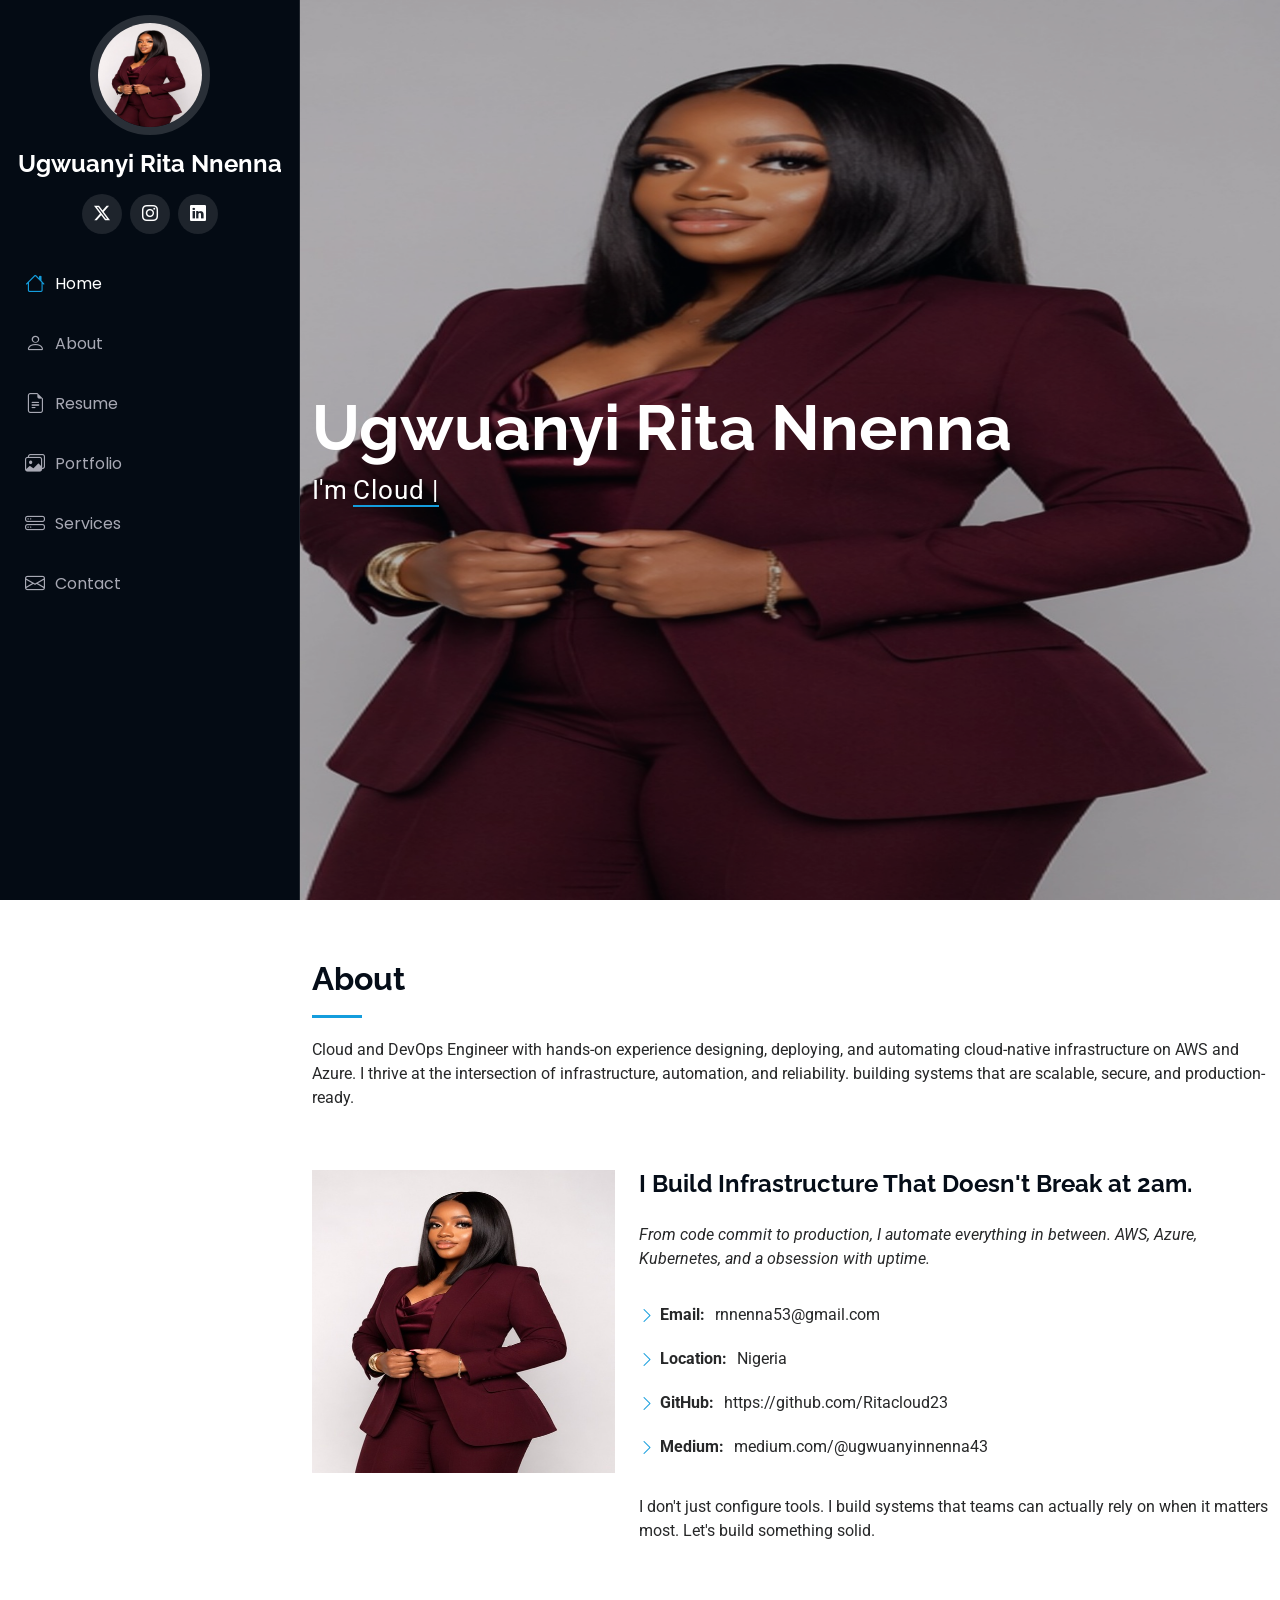
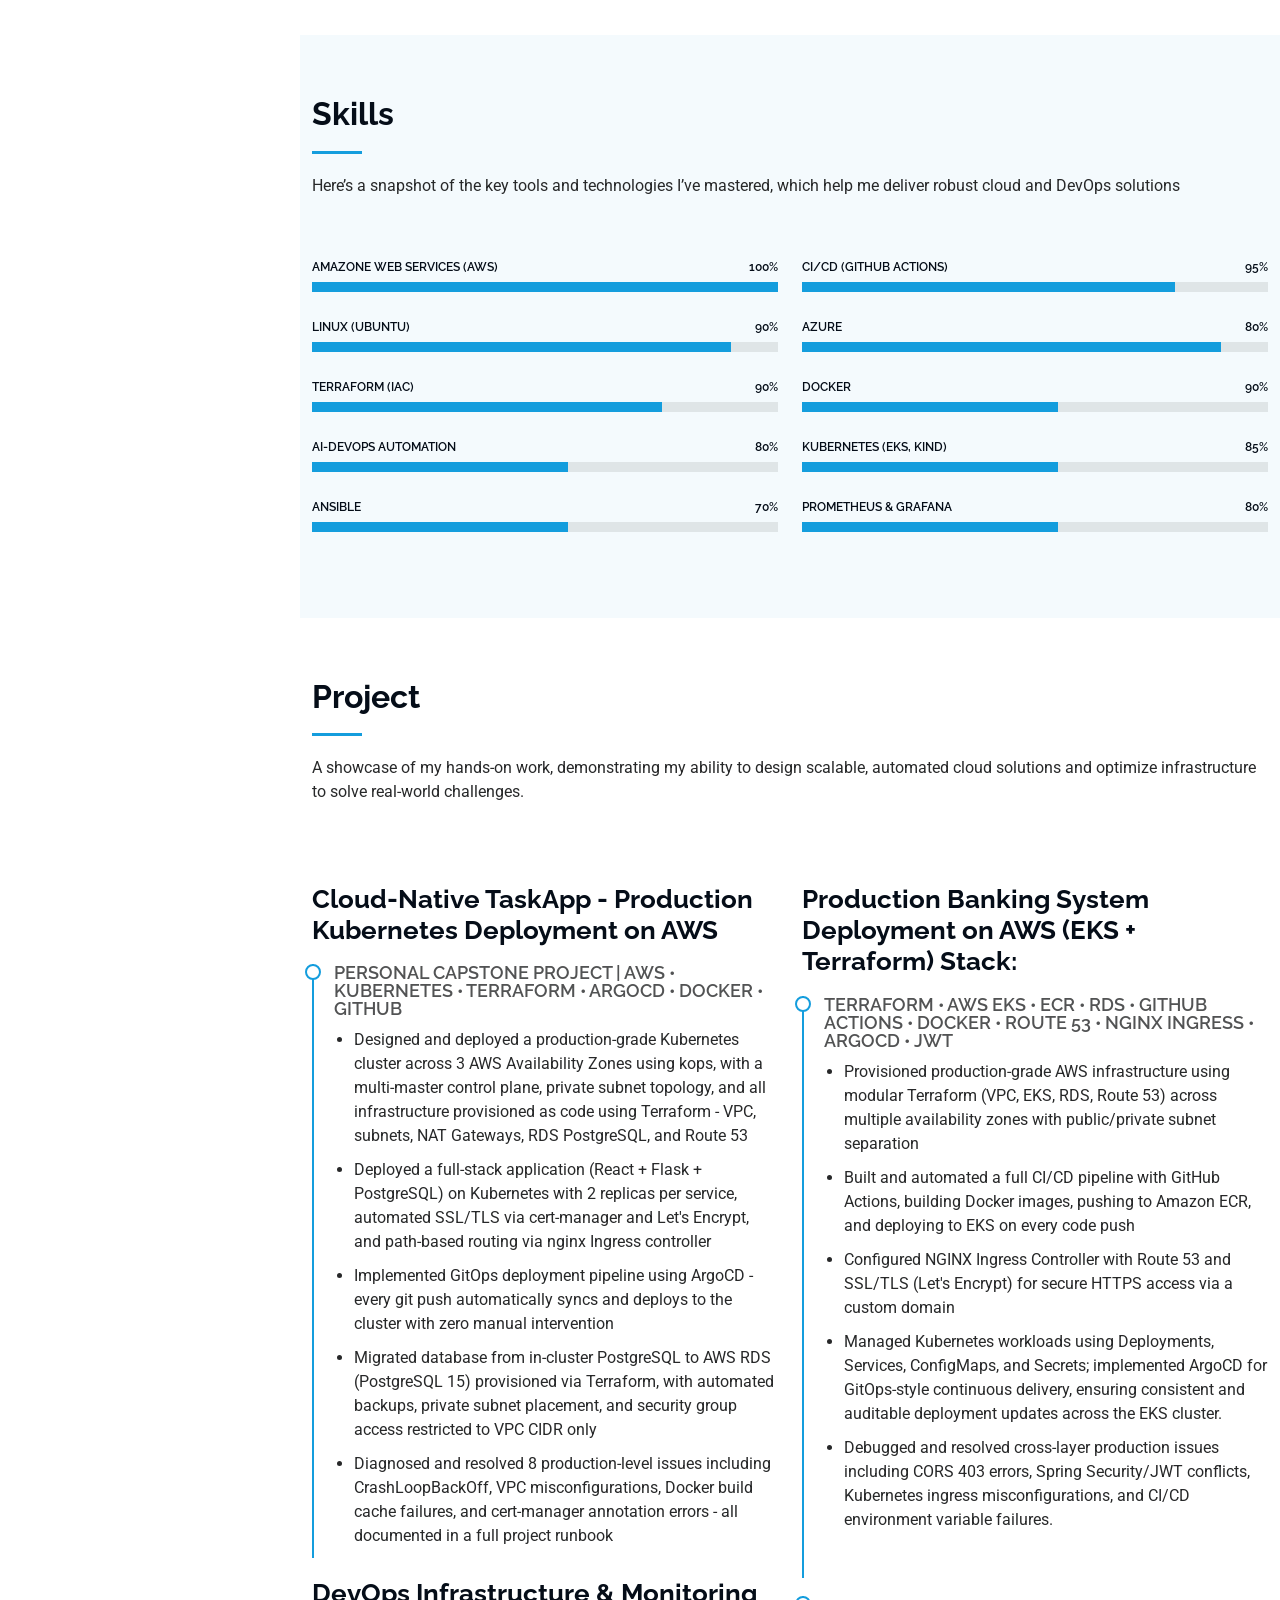
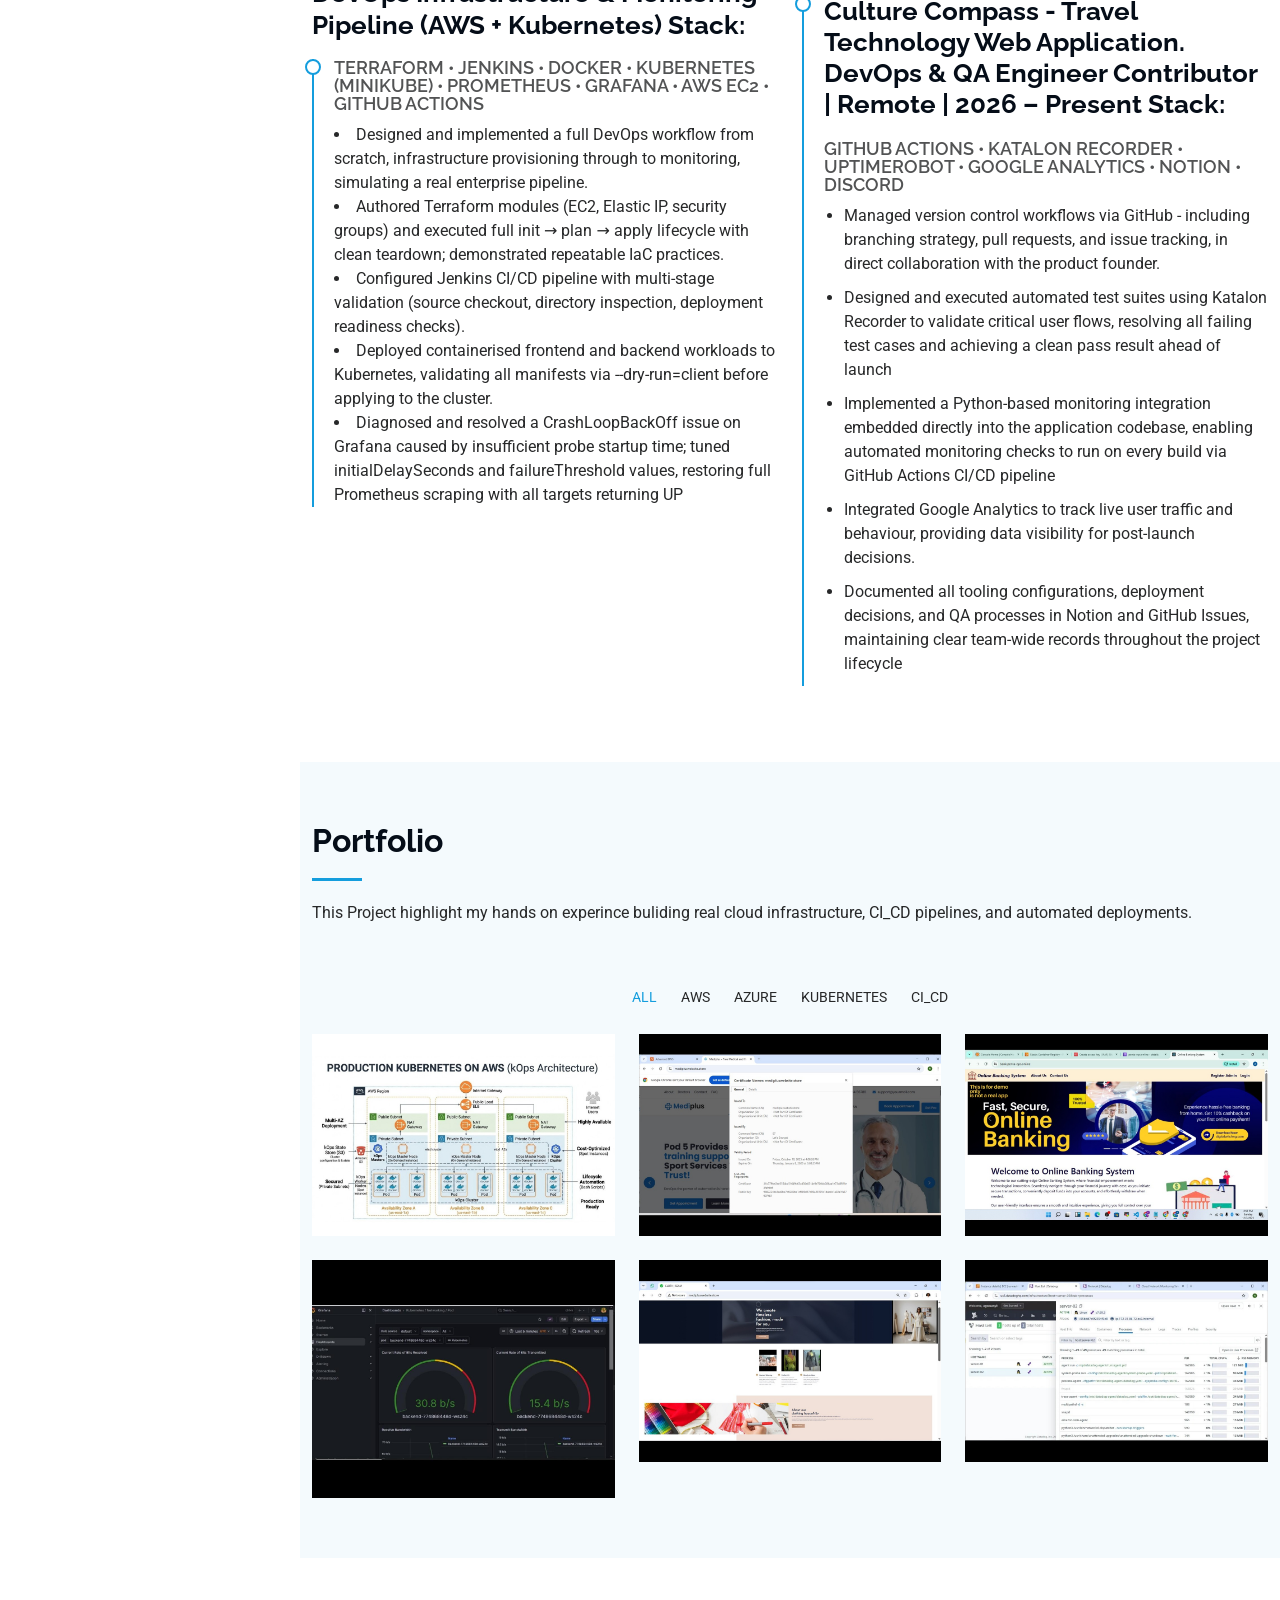
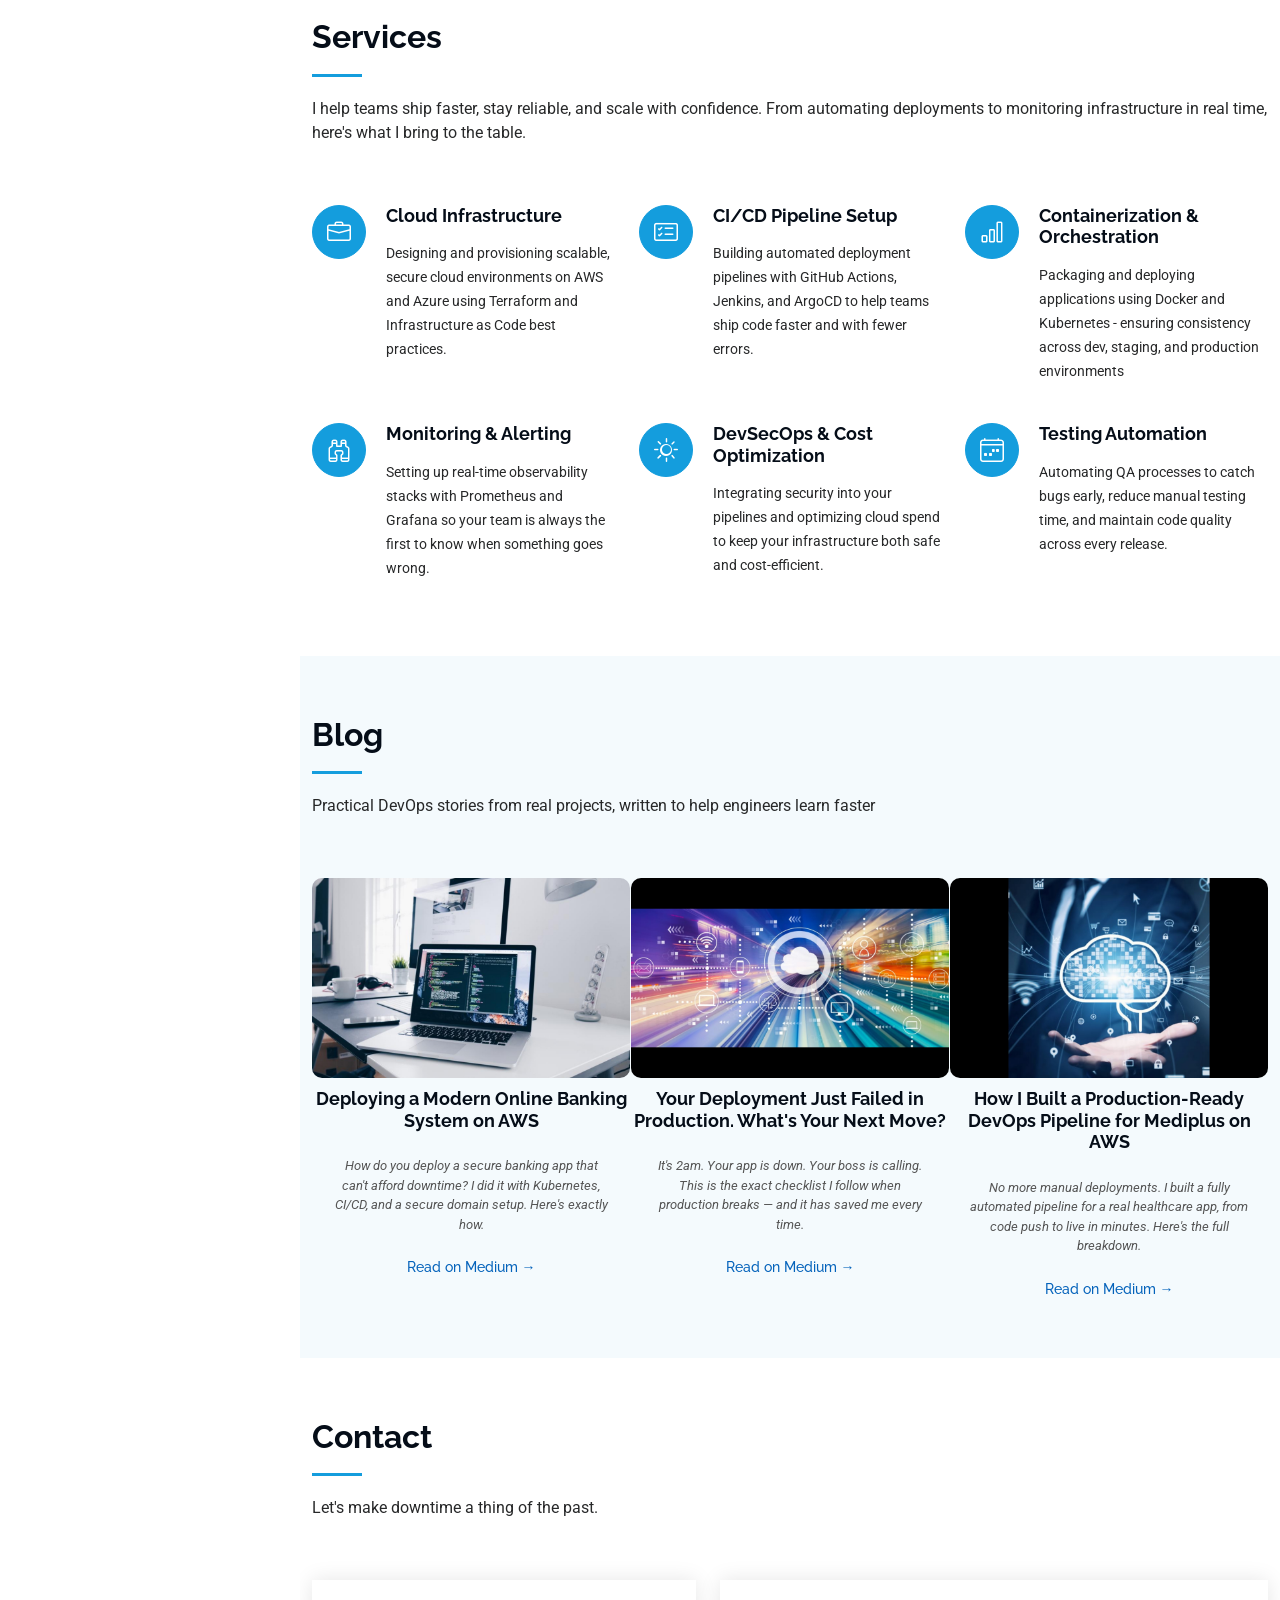
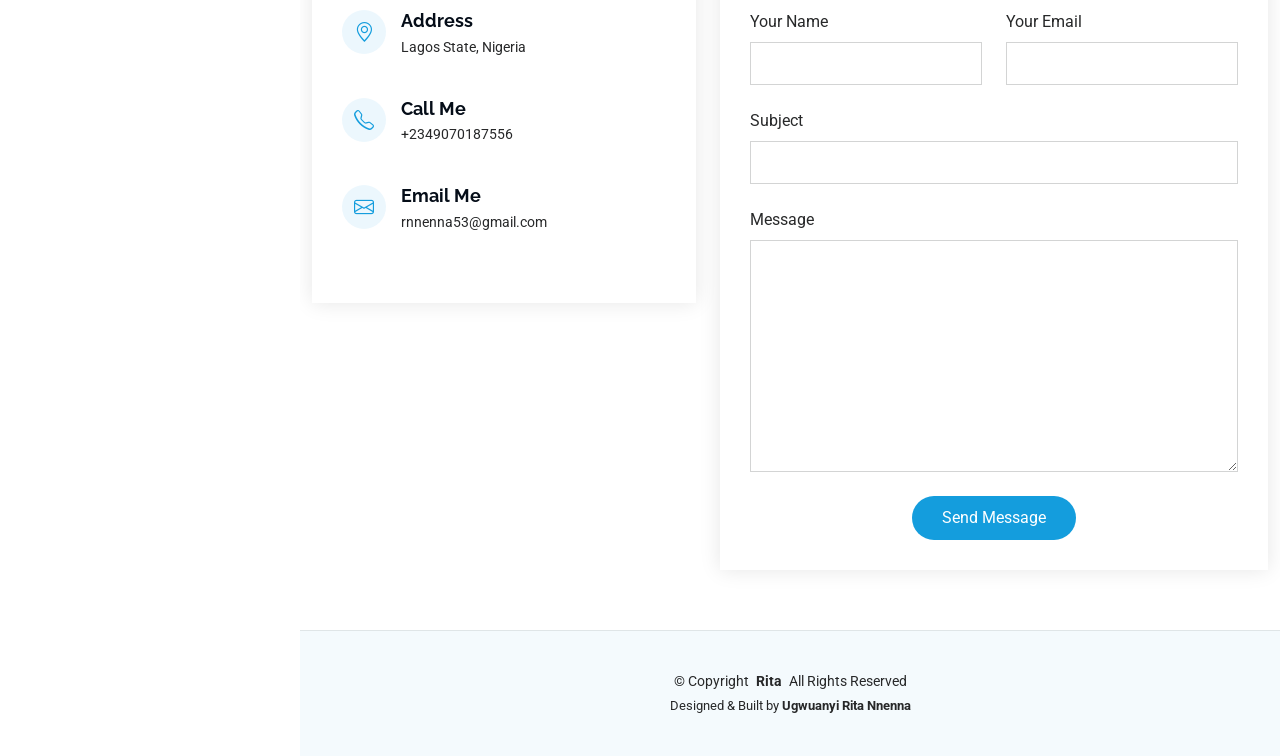
==== index.html @ 73717cfc "initial commit - portfolio site" ====
<!DOCTYPE html>
<html lang="en">

<head>
  <meta charset="utf-8">
  <meta content="width=device-width, initial-scale=1.0" name="viewport">
  <title>Rita - Ugwuanyi Rita Nnenna</title>
  <meta content="" name="description">
  <meta content="" name="keywords">

  <!-- Favicons -->
  <link href="assets/img/favicon.png" rel="icon">
  <link href="assets/img/apple-touch-icon.png" rel="apple-touch-icon">

  <!-- Fonts -->
  <link href="https://fonts.googleapis.com" rel="preconnect">
  <link href="https://fonts.gstatic.com" rel="preconnect" crossorigin>
  <link href="https://fonts.googleapis.com/css2?family=Roboto:ital,wght@0,100;0,300;0,400;0,500;0,700;0,900;1,100;1,300;1,400;1,500;1,700;1,900&family=Poppins:ital,wght@0,100;0,200;0,300;0,400;0,500;0,600;0,700;0,800;0,900;1,100;1,200;1,300;1,400;1,500;1,600;1,700;1,800;1,900&family=Raleway:ital,wght@0,100;0,200;0,300;0,400;0,500;0,600;0,700;0,800;0,900;1,100;1,200;1,300;1,400;1,500;1,600;1,700;1,800;1,900&display=swap" rel="stylesheet">

  <!-- Vendor CSS Files -->
  <link href="assets/vendor/bootstrap/css/bootstrap.min.css" rel="stylesheet">
  <link href="assets/vendor/bootstrap-icons/bootstrap-icons.css" rel="stylesheet">
  <link href="assets/vendor/aos/aos.css" rel="stylesheet">
  <link href="assets/vendor/glightbox/css/glightbox.min.css" rel="stylesheet">
  <link href="assets/vendor/swiper/swiper-bundle.min.css" rel="stylesheet">

  <!-- Main CSS File -->
  <link href="assets/css/main.css" rel="stylesheet">

  <!-- =======================================================
  * Template Name: Ugwuanyi Rita Nnenna
  * Template URL: https://bootstrapmade.com/iportfolio-bootstrap-portfolio-websites-template/
  * Updated: Jun 29 2024 with Bootstrap v5.3.3
  * Author: BootstrapMade.com
  * License: https://bootstrapmade.com/license/
  ======================================================== -->
</head>

<body class="index-page">

  <header id="header" class="header dark-background d-flex flex-column">
    <i class="header-toggle d-xl-none bi bi-list"></i>

    <div class="profile-img">
      <img src="assets/img/my-profile-img.jpg" alt="" class="img-fluid rounded-circle">
    </div>

    <a href="index.html" class="logo d-flex align-items-center justify-content-center">
      <!-- Uncomment the line below if you also wish to use an image logo -->
      <!-- <img src="assets/img/logo.png" alt=""> -->
      <h1 class="sitename">Ugwuanyi Rita Nnenna</h1>
    </a>

    <div class="social-links text-center">
      <a href="https://x.com/RitaNnenna5" class="twitter"><i class="bi bi-twitter-x"></i></a>
      <a href="https://www.instagram.com/rita.nnenna.92?igsh=eDV2b25uOHFqNmts" class="instagram"><i class="bi bi-instagram"></i></a>
      <a href="https://www.linkedin.com/in/rita-nnenna" class="linkedin"><i class="bi bi-linkedin"></i></a>
    </div>

    <nav id="navmenu" class="navmenu">
      <ul>
        <li><a href="#hero" class="active"><i class="bi bi-house navicon"></i>Home</a></li>
        <li><a href="#about"><i class="bi bi-person navicon"></i> About</a></li>
        <li><a href="#resume"><i class="bi bi-file-earmark-text navicon"></i> Resume</a></li>
        <li><a href="#portfolio"><i class="bi bi-images navicon"></i> Portfolio</a></li>
        <li><a href="#services"><i class="bi bi-hdd-stack navicon"></i> Services</a></li>
          <ul>
        </li>
        <li><a href="#contact"><i class="bi bi-envelope navicon"></i> Contact</a></li>
      </ul>
    </nav>

  </header>

  <main class="main">

    <!-- Hero Section -->
    <section id="hero" class="hero section dark-background">

      <img src="assets/img/hero-bg.jpg" alt="" data-aos="fade-in" class="">

      <div class="container" data-aos="fade-up" data-aos-delay="100">
        <h2>Ugwuanyi Rita Nnenna</h2>
        <p>I'm <span class="typed" data-typed-items="Cloud & DevOps Engineer, Cloud Infrastructure & Automation Engineer, DevOps & Automation">Cloud & DevOps Engineer</span><span class="typed-cursor typed-cursor--blink" aria-hidden="true"></span><span class="typed-cursor typed-cursor--blink" aria-hidden="true"></span></p>
      </div>

    </section><!-- /Hero Section -->

    <!-- About Section -->
    <section id="about" class="about section">

      <!-- Section Title -->
      <div class="container section-title" data-aos="fade-up">
        <h2>About</h2>
        <p>Cloud and DevOps Engineer with hands-on experience designing, deploying, and automating cloud-native infrastructure on AWS and Azure. I thrive at the intersection of infrastructure, automation, and reliability. building systems that are scalable, secure, and production-ready.</p>
      </div><!-- End Section Title -->

      <div class="container" data-aos="fade-up" data-aos-delay="100">

        <div class="row gy-4 justify-content-center">
          <div class="col-lg-4">
            <img src="assets/img/my-profile-img.jpg" class="img-fluid" alt="">
          </div>
          <div class="col-lg-8 content">
            <h2>I Build Infrastructure That Doesn't Break at 2am.</h2>
            <p class="fst-italic py-3">
              From code commit to production, I automate everything in between. AWS, Azure, Kubernetes, and a obsession with uptime.            </p>
            <div class="row">
              <div class="col-lg-6">
                <ul>
                  <li><i class="bi bi-chevron-right"></i> <strong>Email:</strong> <span>rnnenna53@gmail.com</span></li>
                  <li><i class="bi bi-chevron-right"></i> <strong>Location:</strong> <span>Nigeria</span></li>
                  <li><i class="bi bi-chevron-right"></i> <strong>GitHub:</strong> <span>https://github.com/Ritacloud23</span></li>
                  <li><i class="bi bi-chevron-right"></i> <strong>Medium:</strong> <span>medium.com/@ugwuanyinnenna43</span></li>
                </ul>
              </div>
            </div>
            <p class="py-3">
             I don't just configure tools. I build systems that teams can actually rely on when it matters most. Let's build something solid.            </p>
          </div>
        </div>

      </div>

    </section><!-- /About Section -->


        </div>

      </div>

    <!-- Skills Section -->
    <section id="skills" class="skills section light-background">

      <!-- Section Title -->
      <div class="container section-title" data-aos="fade-up">
        <h2>Skills</h2>
        <p>Here’s a snapshot of the key tools and technologies I’ve mastered, which help me deliver robust cloud and DevOps solutions</p>
      </div><!-- End Section Title -->

      <div class="container" data-aos="fade-up" data-aos-delay="100">

        <div class="row skills-content skills-animation">

          <div class="col-lg-6">

            <div class="progress">
              <span class="skill"><span>Amazone Web Services (AWS)</span> <i class="val">100%</i></span>
              <div class="progress-bar-wrap">
                <div class="progress-bar" role="progressbar" aria-valuenow="100" aria-valuemin="0" aria-valuemax="100"></div>
              </div>
            </div><!-- End Skills Item -->

            <div class="progress">
              <span class="skill"><span>Linux (Ubuntu)</span> <i class="val">90%</i></span>
              <div class="progress-bar-wrap">
                <div class="progress-bar" role="progressbar" aria-valuenow="90" aria-valuemin="0" aria-valuemax="100"></div>
              </div>
            </div><!-- End Skills Item -->

            <div class="progress">
              <span class="skill"><span>Terraform (iac)</span> <i class="val">90%</i></span>
              <div class="progress-bar-wrap">
                <div class="progress-bar" role="progressbar" aria-valuenow="75" aria-valuemin="0" aria-valuemax="100"></div>
              </div>
            </div><!-- End Skills Item -->

            <div class="progress">
              <span class="skill"><span>AI-DEVOPS AUTOMATION</span> <i class="val">80%</i></span>
              <div class="progress-bar-wrap">
                <div class="progress-bar" role="progressbar" aria-valuenow="55" aria-valuemin="0" aria-valuemax="100"></div>
              </div>
            </div><!-- End Skills Item -->

            <div class="progress">
              <span class="skill"><span>Ansible</span> <i class="val">70%</i></span>
              <div class="progress-bar-wrap">
                <div class="progress-bar" role="progressbar" aria-valuenow="55" aria-valuemin="0" aria-valuemax="100"></div>
              </div>
            </div><!-- End Skills Item -->

          </div>

          <div class="col-lg-6">

            <div class="progress">
              <span class="skill"><span>CI/CD (GitHub Actions)</span> <i class="val">95%</i></span>
              <div class="progress-bar-wrap">
                <div class="progress-bar" role="progressbar" aria-valuenow="80" aria-valuemin="0" aria-valuemax="100"></div>
              </div>
            </div><!-- End Skills Item -->

            <div class="progress">
              <span class="skill"><span>Azure</span> <i class="val">80%</i></span>
              <div class="progress-bar-wrap">
                <div class="progress-bar" role="progressbar" aria-valuenow="90" aria-valuemin="0" aria-valuemax="100"></div>
              </div>
            </div><!-- End Skills Item -->

            <div class="progress">
              <span class="skill"><span>Docker</span> <i class="val">90%</i></span>
              <div class="progress-bar-wrap">
                <div class="progress-bar" role="progressbar" aria-valuenow="55" aria-valuemin="0" aria-valuemax="100"></div>
              </div>
            </div><!-- End Skills Item -->

            <div class="progress">
              <span class="skill"><span>Kubernetes (EKS, KIND)</span> <i class="val">85%</i></span>
              <div class="progress-bar-wrap">
                <div class="progress-bar" role="progressbar" aria-valuenow="55" aria-valuemin="0" aria-valuemax="100"></div>
              </div>
            </div><!-- End Skills Item -->

          <div class="progress">
              <span class="skill"><span>Prometheus & Grafana</span> <i class="val">80%</i></span>
              <div class="progress-bar-wrap">
                <div class="progress-bar" role="progressbar" aria-valuenow="55" aria-valuemin="0" aria-valuemax="100"></div>
              </div>
            </div><!-- End Skills Item -->
        </div>

      </div>

    </section><!-- /Skills Section -->

    <!-- Resume Section -->
    <section id="resume" class="resume section">

      <!-- Section Title -->
      <div class="container section-title" data-aos="fade-up">
        <h2>Project</h2>
        <p>A showcase of my hands-on work, demonstrating my ability to design scalable, automated cloud solutions and optimize infrastructure to solve real-world challenges.</p>
      </div><!-- End Section Title -->

      <div class="container">

        <div class="row">

          <div class="col-lg-6" data-aos="fade-up" data-aos-delay="100">
            <h3 class="resume-title">Cloud-Native TaskApp - Production Kubernetes Deployment on AWS</h3>

            <div class="resume-item pb-0">
              <h4>Personal Capstone Project | AWS • Kubernetes • Terraform • ArgoCD • Docker • GitHub</h4>
              <ul>
                <li>Designed and deployed a production-grade Kubernetes cluster across 3 AWS Availability Zones using kops, with a multi-master control plane, private subnet topology, and all infrastructure provisioned as code using Terraform - VPC, subnets, NAT Gateways, RDS PostgreSQL, and Route 53</li>
                <li>Deployed a full-stack application (React + Flask + PostgreSQL) on Kubernetes with 2 replicas per service, automated SSL/TLS via cert-manager and Let's Encrypt, and path-based routing via nginx Ingress controller</li>
                <li>Implemented GitOps deployment pipeline using ArgoCD - every git push automatically syncs and deploys to the cluster with zero manual intervention</li>
                <li>Migrated database from in-cluster PostgreSQL to AWS RDS (PostgreSQL 15) provisioned via Terraform, with automated backups, private subnet placement, and security group access restricted to VPC CIDR only</li>
                <li>Diagnosed and resolved 8 production-level issues including CrashLoopBackOff, VPC misconfigurations, Docker build cache failures, and cert-manager annotation errors - all documented in a full project runbook</li>
              </ul>
            </div><!-- Edn Resume Item -->

            <h3 class="resume-title">DevOps Infrastructure & Monitoring Pipeline (AWS + Kubernetes) Stack:</h3>
            <div class="resume-item">
            </ul>
              <h4>Terraform • Jenkins • Docker • Kubernetes (Minikube) • Prometheus • Grafana • AWS EC2 • GitHub Actions</h4>
              <li>Designed and implemented a full DevOps workflow from scratch, infrastructure provisioning through to monitoring, simulating a real enterprise pipeline.</li>
              <li>Authored Terraform modules (EC2, Elastic IP, security groups) and executed full init → plan → apply lifecycle with clean teardown; demonstrated repeatable IaC practices.</li>
              <li>Configured Jenkins CI/CD pipeline with multi-stage validation (source checkout, directory inspection, deployment readiness checks).</li>
              <li>Deployed containerised frontend and backend workloads to Kubernetes, validating all manifests via --dry-run=client before applying to the cluster.</li>
              <li>Diagnosed and resolved a CrashLoopBackOff issue on Grafana caused by insufficient probe startup time; tuned initialDelaySeconds and failureThreshold values, restoring full Prometheus scraping with all targets returning UP</li>
            </ul>
            </div><!-- Edn Resume Item -->

          </div>

          <div class="col-lg-6" data-aos="fade-up" data-aos-delay="200">
            <h3 class="resume-title">Production Banking System Deployment on AWS (EKS + Terraform) Stack:</h3>
            <div class="resume-item">
              <h4>Terraform • AWS EKS • ECR • RDS • GitHub Actions • Docker • Route 53 • NGINX Ingress • ArgoCD • JWT</h4>
              <ul>
                <li>Provisioned production-grade AWS infrastructure using modular Terraform (VPC, EKS, RDS, Route 53) across multiple availability zones with public/private subnet separation</li>
                <li>Built and automated a full CI/CD pipeline with GitHub Actions, building Docker images, pushing to Amazon ECR, and deploying to EKS on every code push </li>
                <li>Configured NGINX Ingress Controller with Route 53 and SSL/TLS (Let's Encrypt) for secure HTTPS access via a custom domain</li>
                <li>Managed Kubernetes workloads using Deployments, Services, ConfigMaps, and Secrets; implemented ArgoCD for GitOps-style continuous delivery, ensuring consistent and auditable deployment updates across the EKS cluster.</li>
                <li>Debugged and resolved cross-layer production issues including CORS 403 errors, Spring Security/JWT conflicts, Kubernetes ingress misconfigurations, and CI/CD environment variable failures.</li>
              </ul>
            </div><!-- Edn Resume Item -->

            <div class="resume-item">
              <h3 class="resume-title">Culture Compass - Travel Technology Web Application. DevOps & QA Engineer Contributor | Remote | 2026 – Present Stack:</h3>
              <h4>GitHub Actions • Katalon Recorder • UptimeRobot • Google Analytics • Notion • Discord</h4>
              <ul>
                <li>Managed version control workflows via GitHub - including branching strategy, pull requests, and issue tracking, in direct collaboration with the product founder.</li>
                <li>Designed and executed automated test suites using Katalon Recorder to validate critical user flows, resolving all failing test cases and achieving a clean pass result ahead of launch</li>
                <li>Implemented a Python-based monitoring integration embedded directly into the application codebase, enabling automated monitoring checks to run on every build via GitHub Actions CI/CD pipeline</li>
                <li>Integrated Google Analytics to track live user traffic and behaviour, providing data visibility for post-launch decisions.</li>
                <li>Documented all tooling configurations, deployment decisions, and QA processes in Notion and GitHub Issues, maintaining clear team-wide records throughout the project lifecycle</li>
              </ul>
            </div><!-- Edn Resume Item -->

          </div>

        </div>

      </div>

    </section><!-- /Resume Section -->

    <!-- Portfolio Section -->
    <section id="portfolio" class="portfolio section light-background">

      <!-- Section Title -->
      <div class="container section-title" data-aos="fade-up">
        <h2>Portfolio</h2>
        <p>This Project highlight my hands on experince buliding real cloud infrastructure, CI_CD pipelines, and automated deployments.</p>
      </div><!-- End Section Title -->

      <div class="container">

        <div class="isotope-layout" data-default-filter="*" data-layout="masonry" data-sort="original-order">

          <ul class="portfolio-filters isotope-filters" data-aos="fade-up" data-aos-delay="100">
            <li data-filter="*" class="filter-active">All</li>
            <li data-filter=".filter-app">AWS</li>
            <li data-filter=".filter-product">Azure</li>
            <li data-filter=".filter-branding"> Kubernetes </li>
            <li data-filter=".filter-books">CI_CD</li>
          </ul><!-- End Portfolio Filters -->

          <div class="row gy-4 isotope-container" data-aos="fade-up" data-aos-delay="200">

            <div class="col-lg-4 col-md-6 portfolio-item isotope-item filter-app">
              <div class="portfolio-content h-100">
                <img src="assets/img/portfolio/K8s.jpg" class="img-fluid" alt="">
                <div class="portfolio-info">
                  <h4>k8s-fullstack-multiAZ-architecture</h4>
                  <p>Find out more about how I deployed this on GitHub</p>
                  <a href="assets/img/portfolio/K8s.jpg" title="K8s" data-gallery="portfolio-gallery-app" class="glightbox preview-link"><i class="bi bi-zoom-in"></i></a>
                  <a href="https://github.com/Ritacloud23/Cloud-Native-TaskAPP" title="More Details" class="details-link"><i class="bi bi-link-45deg"></i></a>
                </div>
              </div>
            </div><!-- End Portfolio Item -->

            <div class="col-lg-4 col-md-6 portfolio-item isotope-item filter-product">
              <div class="portfolio-content h-100">
                <img src="assets/img/portfolio/Mediplus.jpg" class="img-fluid" alt="">
                <div class="portfolio-info">
                  <h4>Mediplus DevOps Project</h4>
                  <p>Deploy a Containerized healthcare app using AWS, Docker, ECR, and CI_CD. View code (GitHub)</p>
                  <a href="assets/img/portfolio/Mediplus.jpg" title="Mediplus" data-gallery="portfolio-gallery-product" class="glightbox preview-link"><i class="bi bi-zoom-in"></i></a>
                  <a href="https://github.com/Ritacloud23/Mediplus-3-Tier-Application-Deployment" title="More Details" class="details-link"><i class="bi bi-link-45deg"></i></a>
                </div>
              </div>
            </div><!-- End Portfolio Item -->

            <div class="col-lg-4 col-md-6 portfolio-item isotope-item filter-branding">
              <div class="portfolio-content h-100">
                <img src="assets/img/portfolio/Banking App.jpg" class="img-fluid" alt="">
                <div class="portfolio-info">
                  <h4>AWS 3-Tier Banking App</h4>
                  <p>Built and Deployed a secure, scalable 3-tier architecture on AWs. view on GitHub</p>
                  <a href="assets/img/portfolio/Banking App.jpg" title="Banking App" data-gallery="portfolio-gallery-branding" class="glightbox preview-link"><i class="bi bi-zoom-in"></i></a>
                  <a href="https://github.com/Ritacloud23/AWS-3-Tier-Banking-App-Deployment" title="More Details" class="details-link"><i class="bi bi-link-45deg"></i></a>
                </div>
              </div>
            </div><!-- End Portfolio Item -->

            <div class="col-lg-4 col-md-6 portfolio-item isotope-item filter-books">
              <div class="portfolio-content h-100">
                <img src="assets/img/portfolio/books-1.jpg" class="img-fluid" alt="">
                <div class="portfolio-info">
                  <h4>Prometheus & Granfana monitoring Setup</h4>
                  <p>Deployed a monitoring stack with Prometheus and Grafana for metrics collection, alerting, and performance visualization.  View on GitHub</p>
                  <a href="assets/img/portfolio/books-1.jpg" title="Branding 1" data-gallery="portfolio-gallery-book" class="glightbox preview-link"><i class="bi bi-zoom-in"></i></a>
                  <a href="https://github.com/Ritacloud23/Devops-end-to-end-Pipeline" title="More Details" class="details-link"><i class="bi bi-link-45deg"></i></a>
                </div>
              </div>
            </div><!-- End Portfolio Item -->

            <div class="col-lg-4 col-md-6 portfolio-item isotope-item filter-app">
              <div class="portfolio-content h-100">
                <img src="assets/img/portfolio/book-2.jpg" class="img-fluid" alt="">
                <div class="portfolio-info">
                  <h4>Azure Website Deployment</h4>
                  <p>WDeployment of the Tailoring/Fashion website using Azure VM with Nginx as the web server. view on (Notion)</p>
                  <a href="assets/img/portfolio/book-2.jpg" title="book-2" data-gallery="portfolio-gallery-app" class="glightbox preview-link"><i class="bi bi-zoom-in"></i></a>
                  <a href="https://shorturl.at/5xLOK" title="More Details" class="details-link"><i class="bi bi-link-45deg"></i></a>
                </div>
              </div>
            </div><!-- End Portfolio Item -->

            <div class="col-lg-4 col-md-6 portfolio-item isotope-item filter-product">
              <div class="portfolio-content h-100">
                <img src="assets/img/portfolio/book-3.jpeg" class="img-fluid" alt="">
                <div class="portfolio-info">
                  <h4>Datadog Monitoring on AWS EC2</h4>
                  <p>Configuring Datadog for process and network monitoring on AWS EC2. Find out more about how I deployed this on (notion)</p>
                  <a href="assets/img/portfolio/book-3.jpeg" title="book-3" data-gallery="portfolio-gallery-product" class="glightbox preview-link"><i class="bi bi-zoom-in"></i></a>
                  <a href="https://shorturl.at/JVdjO" title="More Details" class="details-link"><i class="bi bi-link-45deg"></i></a>
                </div>
              </div>
            </div><!-- End Portfolio Item -->

          </div><!-- End Portfolio Container -->

        </div>

      </div>

    </section><!-- /Portfolio Section -->

    <!-- Services Section -->
    <section id="services" class="services section">

      <!-- Section Title -->
      <div class="container section-title" data-aos="fade-up">
        <h2>Services</h2>
        <p>I help teams ship faster, stay reliable, and scale with confidence. From automating deployments to monitoring infrastructure in real time, here's what I bring to the table.</p>
      </div><!-- End Section Title -->

      <div class="container">

        <div class="row gy-4">

          <div class="col-lg-4 col-md-6 service-item d-flex" data-aos="fade-up" data-aos-delay="100">
            <div class="icon flex-shrink-0"><i class="bi bi-briefcase"></i></div>
            <div>
              <h4 class="title"><a class="stretched-link">Cloud Infrastructure</a></h4>
              <p class="description">Designing and provisioning scalable, secure cloud environments on AWS and Azure using Terraform and Infrastructure as Code best practices.</p>
            </div>
          </div>
          <!-- End Service Item -->

          <div class="col-lg-4 col-md-6 service-item d-flex" data-aos="fade-up" data-aos-delay="200">
            <div class="icon flex-shrink-0"><i class="bi bi-card-checklist"></i></div>
            <div>
              <h4 class="title"><a class="stretched-link">CI/CD Pipeline Setup</a></h4>
              <p class="description">Building automated deployment pipelines with GitHub Actions, Jenkins, and ArgoCD to help teams ship code faster and with fewer errors.</p>
            </div>
          </div><!-- End Service Item -->

          <div class="col-lg-4 col-md-6 service-item d-flex" data-aos="fade-up" data-aos-delay="300">
            <div class="icon flex-shrink-0"><i class="bi bi-bar-chart"></i></div>
            <div>
              <h4 class="title"><a class="stretched-link">Containerization & Orchestration</a></h4>
              <p class="description">Packaging and deploying applications using Docker and Kubernetes - ensuring consistency across dev, staging, and production environments</p>
            </div>
          </div><!-- End Service Item -->

          <div class="col-lg-4 col-md-6 service-item d-flex" data-aos="fade-up" data-aos-delay="400">
            <div class="icon flex-shrink-0"><i class="bi bi-binoculars"></i></div>
            <div>
              <h4 class="title"><a class="stretched-link">Monitoring & Alerting</a></h4>
              <p class="description">Setting up real-time observability stacks with Prometheus and Grafana so your team is always the first to know when something goes wrong.</p>
            </div>
          </div><!-- End Service Item -->

          <div class="col-lg-4 col-md-6 service-item d-flex" data-aos="fade-up" data-aos-delay="500">
            <div class="icon flex-shrink-0"><i class="bi bi-brightness-high"></i></div>
            <div>
              <h4 class="title"><a class="stretched-link">DevSecOps & Cost Optimization</a></h4>
              <p class="description">Integrating security into your pipelines and optimizing cloud spend to keep your infrastructure both safe and cost-efficient.</p>
            </div>
          </div><!-- End Service Item -->

          <div class="col-lg-4 col-md-6 service-item d-flex" data-aos="fade-up" data-aos-delay="600">
            <div class="icon flex-shrink-0"><i class="bi bi-calendar4-week"></i></div>
            <div>
              <h4 class="title"><a class="stretched-link">Testing Automation</a></h4>
              <p class="description">Automating QA processes to catch bugs early, reduce manual testing time, and maintain code quality across every release.</p>
            </div>
          </div><!-- End Service Item -->

        </div>

      </div>

    </section><!-- /Services Section -->

    <!-- Blog Section -->
    <section id="testimonials" class="testimonials section light-background">

      <!-- Section Title -->
      <div class="container section-title" data-aos="fade-up">
        <h2>Blog</h2>
        <p>Practical DevOps stories from real projects, written to help engineers learn faster</p>
      </div><!-- End Section Title -->

      <div class="container" data-aos="fade-up" data-aos-delay="100">

        <div class="swiper init-swiper">
          <script type="application/json" class="swiper-config">
            {
              "loop": true,
              "speed": 600,
              "autoplay": {
                "delay": 5000
              },
              "slidesPerView": "auto",
              "pagination": {
                "el": ".swiper-pagination",
                "type": "bullets",
                "clickable": true
              },
              "breakpoints": {
                "320": {
                  "slidesPerView": 1,
                  "spaceBetween": 40
                },
                "1200": {
                  "slidesPerView": 3,
                  "spaceBetween": 1
                }
              }
            }
          </script>
          <div class="swiper-wrapper">

            <div class="swiper-slide">
               <div class="testimonial-item">
               <p style="padding: 0; margin: 0;">
               <img src="assets/img/testimonials/bo-1.jpg" alt="Banking System Blog" style="width: 100%; height: 200px; object-fit: cover; border-radius: 10px;">
             </p>
               <h3>Deploying a Modern Online Banking System on AWS</h3>
               <p style="font-size: 13px; color: #555; margin: 5px 0;">How do you deploy a secure banking app that can't afford downtime? I did it with Kubernetes, CI/CD, and a secure domain setup. Here's exactly how.</p>
               <h4><a href="https://medium.com/@ugwuanyinnenna43/deploying-a-modern-online-banking-system-on-aws-with-ci-cd-kubernetes-and-secure-domain-0f28d284bcd9" target="_blank" style="color: #0563bb;">Read on Medium →</a></h4>
              </div>
              </div><!-- End blog item -->

          <div class="swiper-slide">
              <div class="testimonial-item">
              <p style="padding: 0; margin: 0;">
              <img src="assets/img/testimonials/bo-2.jpg" alt="Deployment Failed Blog" style="width: 100%; height: 200px; object-fit: cover; border-radius: 10px;">
             </p>
                <h3>Your Deployment Just Failed in Production. What's Your Next Move?</h3>
                <p style="font-size: 13px; color: #555; margin: 5px 0;">It's 2am. Your app is down. Your boss is calling. This is the exact checklist I follow when production breaks — and it has saved me every time.</p>
                <h4><a href="https://medium.com/@ugwuanyinnenna43/your-deployment-just-failed-in-production-whats-your-next-move-27dd78c43250" target="_blank" style="color: #0563bb;">Read on Medium →</a></h4>
              </div>
              </div><!-- End blog item -->

              <div class="swiper-slide">
              <div class="testimonial-item">
                 <p style="padding: 0; margin: 0;">
                 <img src="assets/img/testimonials/bo-3.jpg" alt="Mediplus Pipeline Blog" style="width: 100%; height: 200px; object-fit: cover; border-radius: 10px;">
                </p>
                  <h3>How I Built a Production-Ready DevOps Pipeline for Mediplus on AWS</h3>
                  <p style="font-size: 13px; color: #555; margin: 5px 0;">No more manual deployments. I built a fully automated pipeline for a real healthcare app, from code push to live in minutes. Here's the full breakdown.</p>
                  <h4><a href="https://medium.com/@ugwuanyinnenna43/how-i-built-and-automated-a-production-ready-devops-pipeline-for-mediplus-on-aws-13362e8a77c7" target="_blank" style="color: #0563bb;">Read on Medium →</a></h4>
                </div>
                  </div><!-- End blog item -->
                </div>
               <div class="swiper-pagination"></div>
              </div>

          </div>

         </section><!-- /Blog Section -->

    <!-- Contact Section -->
    <section id="contact" class="contact section">
      <!-- Section Title -->
      <div class="container section-title" data-aos="fade-up">
        <h2>Contact</h2>
        <p>Let's make downtime a thing of the past.</p>
      </div><!-- End Section Title -->

      <div class="container" data-aos="fade-up" data-aos-delay="100">

        <div class="row gy-4">

          <div class="col-lg-5">

            <div class="info-wrap">
              <div class="info-item d-flex" data-aos="fade-up" data-aos-delay="200">
                <i class="bi bi-geo-alt flex-shrink-0"></i>
                <div>
                  <h3>Address</h3>
                  <p>Lagos State, Nigeria</p>
                </div>
              </div><!-- End Info Item -->

              <div class="info-item d-flex" data-aos="fade-up" data-aos-delay="300">
                <i class="bi bi-telephone flex-shrink-0"></i>
                <div>
                  <h3>Call Me</h3>
                  <p>+2349070187556</p>
                </div>
              </div><!-- End Info Item -->

              <div class="info-item d-flex" data-aos="fade-up" data-aos-delay="400">
                <i class="bi bi-envelope flex-shrink-0"></i>
                <div>
                  <h3>Email Me</h3>
                  <p>rnnenna53@gmail.com</p>
                </div>
              </div><!-- End Info Item -->

            </div>
          </div>

          <div class="col-lg-7">
            <form action="forms/contact.php" method="post" class="php-email-form" data-aos="fade-up" data-aos-delay="200">
              <div class="row gy-4">

                <div class="col-md-6">
                  <label for="name-field" class="pb-2">Your Name</label>
                  <input type="text" name="name" id="name-field" class="form-control" required="">
                </div>

                <div class="col-md-6">
                  <label for="email-field" class="pb-2">Your Email</label>
                  <input type="email" class="form-control" name="email" id="email-field" required="">
                </div>

                <div class="col-md-12">
                  <label for="subject-field" class="pb-2">Subject</label>
                  <input type="text" class="form-control" name="subject" id="subject-field" required="">
                </div>

                <div class="col-md-12">
                  <label for="message-field" class="pb-2">Message</label>
                  <textarea class="form-control" name="message" rows="10" id="message-field" required=""></textarea>
                </div>

                <div class="col-md-12 text-center">
                  <div class="loading">Loading</div>
                  <div class="error-message"></div>
                  <div class="sent-message">Your message has been sent. Thank you!</div>

                  <button type="submit">Send Message</button>
                </div>

              </div>
            </form>
          </div><!-- End Contact Form -->

        </div>

      </div>

    </section><!-- /Contact Section -->

  </main>

  <footer id="footer" class="footer position-relative light-background">

    <div class="container">
      <div class="copyright text-center ">
        <p>© <span>Copyright</span> <strong class="px-1 sitename">Rita</strong> <span>All Rights Reserved</span></p>
      </div>
      <div class="credits">
       Designed & Built by <strong>Ugwuanyi Rita Nnenna</strong>
     </div>
    </footer>

  <!-- Scroll Top -->
  <a href="#" id="scroll-top" class="scroll-top d-flex align-items-center justify-content-center"><i class="bi bi-arrow-up-short"></i></a>

  <!-- Preloader -->
  <div id="preloader"></div>

  <!-- Vendor JS Files -->
  <script src="assets/vendor/bootstrap/js/bootstrap.bundle.min.js"></script>
  <script src="assets/vendor/php-email-form/validate.js"></script>
  <script src="assets/vendor/aos/aos.js"></script>
  <script src="assets/vendor/typed.js/typed.umd.js"></script>
  <script src="assets/vendor/purecounter/purecounter_vanilla.js"></script>
  <script src="assets/vendor/waypoints/noframework.waypoints.js"></script>
  <script src="assets/vendor/glightbox/js/glightbox.min.js"></script>
  <script src="assets/vendor/imagesloaded/imagesloaded.pkgd.min.js"></script>
  <script src="assets/vendor/isotope-layout/isotope.pkgd.min.js"></script>
  <script src="assets/vendor/swiper/swiper-bundle.min.js"></script>

  <!-- Main JS File -->
  <script src="assets/js/main.js"></script>

</body>

</html>
---- assets/css/main.css ----
/**
* Template Name: iPortfolio
* Template URL: https://bootstrapmade.com/iportfolio-bootstrap-portfolio-websites-template/
* Updated: Jun 29 2024 with Bootstrap v5.3.3
* Author: BootstrapMade.com
* License: https://bootstrapmade.com/license/
*/

/*--------------------------------------------------------------
# Font & Color Variables
# Help: https://bootstrapmade.com/color-system/
--------------------------------------------------------------*/
/* Fonts */
:root {
  --default-font: "Roboto",  system-ui, -apple-system, "Segoe UI", Roboto, "Helvetica Neue", Arial, "Noto Sans", "Liberation Sans", sans-serif, "Apple Color Emoji", "Segoe UI Emoji", "Segoe UI Symbol", "Noto Color Emoji";
  --heading-font: "Raleway",  sans-serif;
  --nav-font: "Poppins",  sans-serif;
}

/* Global Colors - The following color variables are used throughout the website. Updating them here will change the color scheme of the entire website */
:root { 
  --background-color: #ffffff; /* Background color for the entire website, including individual sections */
  --default-color: #272829; /* Default color used for the majority of the text content across the entire website */
  --heading-color: #050d18; /* Color for headings, subheadings and title throughout the website */
  --accent-color: #149ddd; /* Accent color that represents your brand on the website. It's used for buttons, links, and other elements that need to stand out */
  --surface-color: #ffffff; /* The surface color is used as a background of boxed elements within sections, such as cards, icon boxes, or other elements that require a visual separation from the global background. */
  --contrast-color: #ffffff; /* Contrast color for text, ensuring readability against backgrounds of accent, heading, or default colors. */
}

/* Nav Menu Colors - The following color variables are used specifically for the navigation menu. They are separate from the global colors to allow for more customization options */
:root {
  --nav-color: #a8a9b4;  /* The default color of the main navmenu links */
  --nav-hover-color: #ffffff; /* Applied to main navmenu links when they are hovered over or active */
  --nav-mobile-background-color: #040b14; /* Used as the background color for mobile navigation menu */
  --nav-dropdown-background-color: #040b14; /* Used as the background color for dropdown items that appear when hovering over primary navigation items */
  --nav-dropdown-color: #a8a9b4; /* Used for navigation links of the dropdown items in the navigation menu. */
  --nav-dropdown-hover-color: #ffffff; /* Similar to --nav-hover-color, this color is applied to dropdown navigation links when they are hovered over. */
}

/* Color Presets - These classes override global colors when applied to any section or element, providing reuse of the sam color scheme. */

.light-background {
  --background-color: #f4fafd;
  --surface-color: #ffffff;
}

.dark-background {
  --background-color: #040b14;
  --default-color: #ffffff;
  --heading-color: #ffffff;
  --surface-color: #151f2b;
  --contrast-color: #ffffff;
}

/* Smooth scroll */
:root {
  scroll-behavior: smooth;
}

/*--------------------------------------------------------------
# General Styling & Shared Classes
--------------------------------------------------------------*/
body {
  color: var(--default-color);
  background-color: var(--background-color);
  font-family: var(--default-font);
}

a {
  color: var(--accent-color);
  text-decoration: none;
  transition: 0.3s;
}

a:hover {
  color: color-mix(in srgb, var(--accent-color), transparent 25%);
  text-decoration: none;
}

h1,
h2,
h3,
h4,
h5,
h6 {
  color: var(--heading-color);
  font-family: var(--heading-font);
}

/* PHP Email Form Messages
------------------------------*/
.php-email-form .error-message {
  display: none;
  background: #df1529;
  color: #ffffff;
  text-align: left;
  padding: 15px;
  margin-bottom: 24px;
  font-weight: 600;
}

.php-email-form .sent-message {
  display: none;
  color: #ffffff;
  background: #059652;
  text-align: center;
  padding: 15px;
  margin-bottom: 24px;
  font-weight: 600;
}

.php-email-form .loading {
  display: none;
  background: var(--surface-color);
  text-align: center;
  padding: 15px;
  margin-bottom: 24px;
}

.php-email-form .loading:before {
  content: "";
  display: inline-block;
  border-radius: 50%;
  width: 24px;
  height: 24px;
  margin: 0 10px -6px 0;
  border: 3px solid var(--accent-color);
  border-top-color: var(--surface-color);
  animation: php-email-form-loading 1s linear infinite;
}

@keyframes php-email-form-loading {
  0% {
    transform: rotate(0deg);
  }

  100% {
    transform: rotate(360deg);
  }
}

/*--------------------------------------------------------------
# Global Header
--------------------------------------------------------------*/
.header {
  color: var(--default-color);
  background-color: var(--background-color);
  position: fixed;
  top: 0;
  left: 0;
  bottom: 0;
  padding: 0 15px;
  width: 300px;
  transition: all ease-in-out 0.3s;
  overflow-y: auto;
  z-index: 997;
  border-right: 1px solid color-mix(in srgb, var(--default-color), transparent 90%);
}

.header .profile-img img {
  margin: 15px auto;
  display: block;
  width: 120px;
  border: 8px solid color-mix(in srgb, var(--default-color), transparent 85%);
}

.header .logo {
  line-height: 1;
  margin-bottom: 15px;
}

.header .logo img {
  max-height: 32px;
  margin-right: 8px;
}

.header .logo h1 {
  font-size: 24px;
  margin: 0;
  font-weight: 700;
  color: var(--heading-color);
}

.header .social-links {
  margin: 0 0 20px 0;
}

.header .social-links a {
  font-size: 16px;
  display: inline-flex;
  align-items: center;
  justify-content: center;
  background: color-mix(in srgb, var(--default-color), transparent 90%);
  color: var(--default-color);
  margin: 0 2px;
  border-radius: 50%;
  text-align: center;
  width: 40px;
  height: 40px;
  transition: 0.3s;
}

.header .social-links a:hover {
  color: var(--contrast-color);
  background: var(--accent-color);
}

@media (min-width: 1200px) {

  .header~main,
  .header~#footer {
    margin-left: 300px;
  }
}

@media (max-width: 1199px) {
  .header {
    left: -100%;
  }
}

.header.header-show {
  left: 0;
}

.header .header-toggle {
  color: var(--contrast-color);
  background-color: var(--accent-color);
  font-size: 22px;
  display: flex;
  align-items: center;
  justify-content: center;
  width: 40px;
  height: 40px;
  border-radius: 50%;
  cursor: pointer;
  position: fixed;
  top: 15px;
  right: 15px;
  z-index: 9999;
  transition: background-color 0.3s;
}

.header .header-toggle:hover {
  color: var(--contrast-color);
  background-color: color-mix(in srgb, var(--accent-color) 90%, white 15%);
}

/*--------------------------------------------------------------
# Navigation Menu
--------------------------------------------------------------*/
.mobile-nav-toggle {
  display: none;
}

.navmenu {
  padding: 0;
  z-index: 9997;
}

.navmenu ul {
  list-style: none;
  padding: 0 0 20px 0;
  margin: 0;
}

.navmenu a,
.navmenu a:focus {
  color: var(--nav-color);
  padding: 15px 10px;
  font-family: var(--nav-font);
  font-size: 16px;
  font-weight: 400;
  display: flex;
  align-items: center;
  white-space: nowrap;
  transition: 0.3s;
  width: 100%;
}

.navmenu a .navicon,
.navmenu a:focus .navicon {
  font-size: 20px;
  margin-right: 10px;
}

.navmenu a .toggle-dropdown,
.navmenu a:focus .toggle-dropdown {
  font-size: 12px;
  line-height: 0;
  margin-left: auto;
  width: 30px;
  height: 30px;
  display: flex;
  align-items: center;
  justify-content: center;
  border-radius: 50%;
  transition: 0.3s;
  flex-shrink: 0;
  background-color: color-mix(in srgb, var(--accent-color), transparent 90%);
}

.navmenu a .toggle-dropdown:hover,
.navmenu a:focus .toggle-dropdown:hover {
  background-color: var(--accent-color);
  color: var(--contrast-color);
}

.navmenu a:hover,
.navmenu .active,
.navmenu .active:focus {
  color: var(--nav-hover-color);
}

.navmenu a:hover .navicon,
.navmenu .active .navicon,
.navmenu .active:focus .navicon {
  color: var(--accent-color);
}

.navmenu .active .toggle-dropdown,
.navmenu .active:focus .toggle-dropdown {
  background-color: var(--accent-color);
  color: var(--contrast-color);
  transform: rotate(180deg);
}

.navmenu .dropdown {
  display: block;
}

.navmenu .dropdown a,
.navmenu .dropdown a:focus {
  color: --nav-dropdown-color;
}

.navmenu .dropdown a:hover,
.navmenu .dropdown .active,
.navmenu .dropdown .active:focus {
  color: var(--nav-dropdown-hover-color);
}

.navmenu .dropdown ul {
  position: static;
  display: none;
  z-index: 99;
  padding: 5px 10px;
  margin: 5px 10px;
  background-color: var(--nav-dropdown-background-color);
  border: 1px solid color-mix(in srgb, var(--default-color), transparent 90%);
  box-shadow: none;
  transition: all 0.5s ease-in-out;
}

.navmenu .dropdown ul ul {
  background-color: rgba(33, 37, 41, 0.1);
}

.navmenu .dropdown>.dropdown-active {
  display: block;
  background-color: rgba(33, 37, 41, 0.03);
}

/*--------------------------------------------------------------
# Global Footer
--------------------------------------------------------------*/
.footer {
  color: var(--default-color);
  background-color: var(--background-color);
  font-size: 14px;
  padding: 40px 0;
  position: relative;
  border-top: 1px solid color-mix(in srgb, var(--default-color), transparent 90%);
}

.footer .copyright p {
  margin-bottom: 0;
}

.footer .credits {
  margin-top: 4px;
  font-size: 13px;
  text-align: center;
}

/*--------------------------------------------------------------
# Preloader
--------------------------------------------------------------*/
#preloader {
  position: fixed;
  inset: 0;
  z-index: 999999;
  overflow: hidden;
  background: var(--background-color);
  transition: all 0.6s ease-out;
}

#preloader:before {
  content: "";
  position: fixed;
  top: calc(50% - 30px);
  left: calc(50% - 30px);
  border: 6px solid #ffffff;
  border-color: var(--accent-color) transparent var(--accent-color) transparent;
  border-radius: 50%;
  width: 60px;
  height: 60px;
  animation: animate-preloader 1.5s linear infinite;
}

@keyframes animate-preloader {
  0% {
    transform: rotate(0deg);
  }

  100% {
    transform: rotate(360deg);
  }
}

/*--------------------------------------------------------------
# Scroll Top Button
--------------------------------------------------------------*/
.scroll-top {
  position: fixed;
  visibility: hidden;
  opacity: 0;
  right: 15px;
  bottom: -15px;
  z-index: 99999;
  background-color: var(--accent-color);
  width: 44px;
  height: 44px;
  border-radius: 50px;
  transition: all 0.4s;
}

.scroll-top i {
  font-size: 24px;
  color: var(--contrast-color);
  line-height: 0;
}

.scroll-top:hover {
  background-color: color-mix(in srgb, var(--accent-color), transparent 20%);
  color: var(--contrast-color);
}

.scroll-top.active {
  visibility: visible;
  opacity: 1;
  bottom: 15px;
}

/*--------------------------------------------------------------
# Disable aos animation delay on mobile devices
--------------------------------------------------------------*/
@media screen and (max-width: 768px) {
  [data-aos-delay] {
    transition-delay: 0 !important;
  }
}

/*--------------------------------------------------------------
# Global Page Titles & Breadcrumbs
--------------------------------------------------------------*/
.page-title {
  color: var(--default-color);
  background-color: var(--background-color);
  padding: 25px 0;
  position: relative;
}

.page-title h1 {
  font-size: 24px;
  font-weight: 700;
}

.page-title .breadcrumbs ol {
  display: flex;
  flex-wrap: wrap;
  list-style: none;
  padding: 0;
  margin: 0;
  font-size: 14px;
  font-weight: 400;
}

.page-title .breadcrumbs ol li+li {
  padding-left: 10px;
}

.page-title .breadcrumbs ol li+li::before {
  content: "/";
  display: inline-block;
  padding-right: 10px;
  color: color-mix(in srgb, var(--default-color), transparent 70%);
}

/*--------------------------------------------------------------
# Global Sections
--------------------------------------------------------------*/
section,
.section {
  color: var(--default-color);
  background-color: var(--background-color);
  padding: 60px 0;
  overflow: clip;
}

/*--------------------------------------------------------------
# Global Section Titles
--------------------------------------------------------------*/
.section-title {
  padding-bottom: 60px;
  position: relative;
}

.section-title h2 {
  font-size: 32px;
  font-weight: 700;
  margin-bottom: 20px;
  padding-bottom: 20px;
  position: relative;
}

.section-title h2:after {
  content: "";
  position: absolute;
  display: block;
  width: 50px;
  height: 3px;
  background: var(--accent-color);
  left: 0;
  bottom: 0;
}

.section-title p {
  margin-bottom: 0;
}

/*--------------------------------------------------------------
# Hero Section
--------------------------------------------------------------*/
.hero {
  width: 100%;
  min-height: 100vh;
  position: relative;
  padding: 80px 0;
  display: flex;
  align-items: center;
  justify-content: center;
}

.hero img {
  position: absolute;
  inset: 0;
  display: block;
  width: 100%;
  height: 100%;
  object-fit: cover;
  z-index: 1;
}

.hero:before {
  content: "";
  background: color-mix(in srgb, var(--background-color), transparent 70%);
  position: absolute;
  inset: 0;
  z-index: 2;
}

.hero .container {
  position: relative;
  z-index: 3;
}

.hero h2 {
  margin: 0;
  font-size: 64px;
  font-weight: 700;
}

.hero p {
  margin: 5px 0 0 0;
  font-size: 26px;
}

.hero p span {
  letter-spacing: 1px;
  border-bottom: 2px solid var(--accent-color);
}

.hero .social-links {
  margin-top: 25px;
}

.hero .social-links a {
  font-size: 24px;
  display: inline-block;
  color: color-mix(in srgb, var(--default-color), transparent 50%);
  line-height: 1;
  margin-right: 20px;
  transition: 0.3s;
}

.hero .social-links a:hover {
  color: var(--accent-color);
}

@media (max-width: 768px) {
  .hero h2 {
    font-size: 32px;
  }

  .hero p {
    font-size: 20px;
  }
}

/*--------------------------------------------------------------
# About Section
--------------------------------------------------------------*/
.about .content h2 {
  font-weight: 700;
  font-size: 24px;
}

.about .content ul {
  list-style: none;
  padding: 0;
}

.about .content ul li {
  margin-bottom: 20px;
  display: flex;
  align-items: center;
}

.about .content ul strong {
  margin-right: 10px;
}

.about .content ul i {
  font-size: 16px;
  margin-right: 5px;
  color: var(--accent-color);
  line-height: 0;
}

/*--------------------------------------------------------------
# Stats Section
--------------------------------------------------------------*/
.stats .stats-item {
  padding: 30px;
  width: 100%;
}

.stats .stats-item i {
  color: var(--accent-color);
  display: block;
  font-size: 44px;
  float: left;
  line-height: 0;
}

.stats .stats-item .purecounter {
  color: var(--heading-color);
  font-size: 48px;
  line-height: 40px;
  display: block;
  font-weight: 700;
  margin-left: 60px;
}

.stats .stats-item p {
  color: color-mix(in srgb, var(--default-color), transparent 40%);
  padding: 15px 0 0 0;
  margin: 0 0 0 60px;
  font-family: var(--heading-font);
  font-size: 14px;
}

/*--------------------------------------------------------------
# Skills Section
--------------------------------------------------------------*/
.skills .progress {
  height: 60px;
  display: block;
  background: none;
  border-radius: 0;
}

.skills .progress .skill {
  color: var(--heading-color);
  padding: 0;
  margin: 0 0 6px 0;
  text-transform: uppercase;
  display: block;
  font-weight: 600;
  font-family: var(--heading-font);
}

.skills .progress .skill .val {
  float: right;
  font-style: normal;
}

.skills .progress-bar-wrap {
  background: color-mix(in srgb, var(--default-color), transparent 90%);
  height: 10px;
}

.skills .progress-bar {
  width: 1px;
  height: 10px;
  transition: 0.9s;
  background-color: var(--accent-color);
}

/*--------------------------------------------------------------
# Resume Section
--------------------------------------------------------------*/
.resume .resume-title {
  color: var(--heading-color);
  font-size: 26px;
  font-weight: 700;
  margin-top: 20px;
  margin-bottom: 20px;
}

.resume .resume-item {
  padding: 0 0 20px 20px;
  margin-top: -2px;
  border-left: 2px solid var(--accent-color);
  position: relative;
}

.resume .resume-item h4 {
  line-height: 18px;
  font-size: 18px;
  font-weight: 600;
  text-transform: uppercase;
  color: color-mix(in srgb, var(--default-color), transparent 20%);
  margin-bottom: 10px;
}

.resume .resume-item h5 {
  font-size: 16px;
  padding: 5px 15px;
  display: inline-block;
  font-weight: 600;
  margin-bottom: 10px;
}

.resume .resume-item ul {
  padding-left: 20px;
}

.resume .resume-item ul li {
  padding-bottom: 10px;
}

.resume .resume-item:last-child {
  padding-bottom: 0;
}

.resume .resume-item::before {
  content: "";
  position: absolute;
  width: 16px;
  height: 16px;
  border-radius: 50px;
  left: -9px;
  top: 0;
  background: var(--background-color);
  border: 2px solid var(--accent-color);
}

/*--------------------------------------------------------------
# Portfolio Section
--------------------------------------------------------------*/
.portfolio .portfolio-filters {
  padding: 0;
  margin: 0 auto 20px auto;
  list-style: none;
  text-align: center;
}

.portfolio .portfolio-filters li {
  cursor: pointer;
  display: inline-block;
  padding: 0;
  font-size: 14px;
  font-weight: 400;
  margin: 0 10px;
  line-height: 1;
  text-transform: uppercase;
  margin-bottom: 10px;
  transition: all 0.3s ease-in-out;
}

.portfolio .portfolio-filters li:hover,
.portfolio .portfolio-filters li.filter-active {
  color: var(--accent-color);
}

.portfolio .portfolio-filters li:first-child {
  margin-left: 0;
}

.portfolio .portfolio-filters li:last-child {
  margin-right: 0;
}

@media (max-width: 575px) {
  .portfolio .portfolio-filters li {
    font-size: 14px;
    margin: 0 5px;
  }
}

.portfolio .portfolio-content {
  position: relative;
  overflow: hidden;
}

.portfolio .portfolio-content img {
  transition: 0.3s;
}

.portfolio .portfolio-content .portfolio-info {
  opacity: 0;
  position: absolute;
  inset: 0;
  z-index: 3;
  transition: all ease-in-out 0.3s;
  background: rgba(0, 0, 0, 0.6);
  padding: 15px;
}

.portfolio .portfolio-content .portfolio-info h4 {
  font-size: 14px;
  padding: 5px 10px;
  font-weight: 400;
  color: #ffffff;
  display: inline-block;
  background-color: var(--accent-color);
}

.portfolio .portfolio-content .portfolio-info p {
  position: absolute;
  bottom: 10px;
  text-align: center;
  display: inline-block;
  left: 0;
  right: 0;
  font-size: 16px;
  font-weight: 600;
  color: rgba(255, 255, 255, 0.8);
}

.portfolio .portfolio-content .portfolio-info .preview-link,
.portfolio .portfolio-content .portfolio-info .details-link {
  position: absolute;
  left: calc(50% - 40px);
  font-size: 26px;
  top: calc(50% - 14px);
  color: #fff;
  transition: 0.3s;
  line-height: 1.2;
}

.portfolio .portfolio-content .portfolio-info .preview-link:hover,
.portfolio .portfolio-content .portfolio-info .details-link:hover {
  color: var(--accent-color);
}

.portfolio .portfolio-content .portfolio-info .details-link {
  left: 50%;
  font-size: 34px;
  line-height: 0;
}

.portfolio .portfolio-content:hover .portfolio-info {
  opacity: 1;
}

.portfolio .portfolio-content:hover img {
  transform: scale(1.1);
}

/*--------------------------------------------------------------
# Services Section
--------------------------------------------------------------*/
.services .service-item {
  position: relative;
}

.services .service-item .icon {
  background: var(--accent-color);
  display: flex;
  align-items: center;
  justify-content: center;
  width: 54px;
  height: 54px;
  border-radius: 50%;
  transition: 0.5s;
  border: 1px solid var(--accent-color);
  margin-right: 20px;
}

.services .service-item .icon i {
  color: var(--contrast-color);
  font-size: 24px;
  line-height: 0;
}

.services .service-item:hover .icon {
  background: var(--surface-color);
}

.services .service-item:hover .icon i {
  color: var(--accent-color);
}

.services .service-item .title {
  font-weight: 700;
  margin-bottom: 15px;
  font-size: 18px;
}

.services .service-item .title a {
  color: var(--heading-color);
}

.services .service-item .title a:hover {
  color: var(--accent-color);
}

.services .service-item .description {
  line-height: 24px;
  font-size: 14px;
}

/*--------------------------------------------------------------
# Testimonials Section
--------------------------------------------------------------*/
.testimonials .testimonials-carousel,
.testimonials .testimonials-slider {
  overflow: hidden;
}

.testimonials .testimonial-item {
  box-sizing: content-box;
  text-align: center;
  min-height: 320px;
}

.testimonials .testimonial-item .testimonial-img {
  width: 90px;
  border-radius: 50%;
  margin: 0 auto;
}

.testimonials .testimonial-item h3 {
  font-size: 18px;
  font-weight: bold;
  margin: 10px 0 5px 0;
}

.testimonials .testimonial-item h4 {
  font-size: 14px;
  color: color-mix(in srgb, var(--default-color), transparent 20%);
  margin: 0;
}

.testimonials .testimonial-item .quote-icon-left,
.testimonials .testimonial-item .quote-icon-right {
  color: color-mix(in srgb, var(--accent-color), transparent 40%);
  font-size: 26px;
  line-height: 0;
}

.testimonials .testimonial-item .quote-icon-left {
  display: inline-block;
  left: -5px;
  position: relative;
}

.testimonials .testimonial-item .quote-icon-right {
  display: inline-block;
  right: -5px;
  position: relative;
  top: 10px;
  transform: scale(-1, -1);
}

.testimonials .testimonial-item p {
  font-style: italic;
  margin: 0 15px 15px 15px;
  padding: 20px;
  background-color: transparent;
  position: relative;
  margin-bottom: 35px;
  border-radius: 6px;
  box-shadow:   none;
}

.testimonials .testimonial-item p::after {
  content: none;
  width: 0;
  height: 0;
  border-top: 20px solid var(--surface-color);
  border-right: 20px solid transparent;
  border-left: 20px solid transparent;
  position: absolute;
  bottom: -20px;
  left: calc(50% - 20px);
}

.testimonials .swiper-wrapper {
  height: auto;
}

.testimonials .swiper-pagination {
  margin-top: 40px;
  position: relative;
}

.testimonials .swiper-pagination .swiper-pagination-bullet {
  width: 12px;
  height: 12px;
  background-color: transparent;
  opacity: 1;
  border: 1px solid var(--accent-color);
}

.testimonials .swiper-pagination .swiper-pagination-bullet-active {
  background-color: transparent;
}

/*--------------------------------------------------------------
# Contact Section
--------------------------------------------------------------*/
.contact .info-wrap {
  background-color: var(--surface-color);
  box-shadow: 0px 0px 20px rgba(0, 0, 0, 0.1);
  padding: 30px;
}

@media (max-width: 575px) {
  .contact .info-wrap {
    padding: 20px;
  }
}

.contact .info-item {
  margin-bottom: 40px;
}

.contact .info-item i {
  font-size: 20px;
  color: var(--accent-color);
  background: color-mix(in srgb, var(--accent-color), transparent 92%);
  width: 44px;
  height: 44px;
  display: flex;
  justify-content: center;
  align-items: center;
  border-radius: 50px;
  transition: all 0.3s ease-in-out;
  margin-right: 15px;
}

.contact .info-item h3 {
  padding: 0;
  font-size: 18px;
  font-weight: 700;
  margin-bottom: 5px;
}

.contact .info-item p {
  padding: 0;
  margin-bottom: 0;
  font-size: 14px;
}

.contact .info-item:hover i {
  background: var(--accent-color);
  color: var(--contrast-color);
}

.contact .php-email-form {
  background-color: var(--surface-color);
  height: 100%;
  padding: 30px;
  box-shadow: 0px 0px 20px rgba(0, 0, 0, 0.1);
}

@media (max-width: 575px) {
  .contact .php-email-form {
    padding: 20px;
  }
}

.contact .php-email-form input[type=text],
.contact .php-email-form input[type=email],
.contact .php-email-form textarea {
  font-size: 14px;
  padding: 10px 15px;
  box-shadow: none;
  border-radius: 0;
  color: var(--default-color);
  background-color: var(--surface-color);
  border-color: color-mix(in srgb, var(--default-color), transparent 80%);
}

.contact .php-email-form input[type=text]:focus,
.contact .php-email-form input[type=email]:focus,
.contact .php-email-form textarea:focus {
  border-color: var(--accent-color);
}

.contact .php-email-form input[type=text]::placeholder,
.contact .php-email-form input[type=email]::placeholder,
.contact .php-email-form textarea::placeholder {
  color: color-mix(in srgb, var(--default-color), transparent 70%);
}

.contact .php-email-form button[type=submit] {
  color: var(--contrast-color);
  background: var(--accent-color);
  border: 0;
  padding: 10px 30px;
  transition: 0.4s;
  border-radius: 50px;
}

.contact .php-email-form button[type=submit]:hover {
  background: color-mix(in srgb, var(--accent-color), transparent 25%);
}

/*--------------------------------------------------------------
# Portfolio Details Section
--------------------------------------------------------------*/
.portfolio-details .portfolio-details-slider img {
  width: 100%;
}

.portfolio-details .portfolio-details-slider .swiper-pagination {
  margin-top: 20px;
  position: relative;
}

.portfolio-details .portfolio-details-slider .swiper-pagination .swiper-pagination-bullet {
  width: 12px;
  height: 12px;
  background-color: color-mix(in srgb, var(--default-color), transparent 85%);
  opacity: 1;
}

.portfolio-details .portfolio-details-slider .swiper-pagination .swiper-pagination-bullet-active {
  background-color: var(--accent-color);
}

.portfolio-details .portfolio-info {
  padding: 30px;
  box-shadow: 0px 0 30px rgba(0, 0, 0, 0.1);
}

.portfolio-details .portfolio-info h3 {
  font-size: 22px;
  font-weight: 700;
  margin-bottom: 20px;
  padding-bottom: 20px;
  border-bottom: 1px solid color-mix(in srgb, var(--default-color), transparent 85%);
}

.portfolio-details .portfolio-info ul {
  list-style: none;
  padding: 0;
  font-size: 15px;
}

.portfolio-details .portfolio-info ul li+li {
  margin-top: 10px;
}

.portfolio-details .portfolio-description {
  padding-top: 30px;
}

.portfolio-details .portfolio-description h2 {
  font-size: 26px;
  font-weight: 700;
  margin-bottom: 20px;
}

.portfolio-details .portfolio-description p {
  padding: 0;
  color: color-mix(in srgb, var(--default-color), transparent 30%);
}

/*--------------------------------------------------------------
# Service Details Section
--------------------------------------------------------------*/
.service-details .services-list {
  padding: 10px 30px;
  border: 1px solid color-mix(in srgb, var(--default-color), transparent 90%);
  margin-bottom: 20px;
}

.service-details .services-list a {
  display: block;
  line-height: 1;
  padding: 8px 0 8px 15px;
  border-left: 3px solid color-mix(in srgb, var(--default-color), transparent 70%);
  margin: 20px 0;
  color: color-mix(in srgb, var(--default-color), transparent 20%);
  transition: 0.3s;
}

.service-details .services-list a.active {
  color: var(--heading-color);
  font-weight: 700;
  border-color: var(--accent-color);
}

.service-details .services-list a:hover {
  border-color: var(--accent-color);
}

.service-details .services-img {
  margin-bottom: 20px;
}

.service-details h3 {
  font-size: 26px;
  font-weight: 700;
}

.service-details h4 {
  font-size: 20px;
  font-weight: 700;
}

.service-details p {
  font-size: 15px;
}

.service-details ul {
  list-style: none;
  padding: 0;
  font-size: 15px;
}

.service-details ul li {
  padding: 5px 0;
  display: flex;
  align-items: center;
}

.service-details ul i {
  font-size: 20px;
  margin-right: 8px;
  color: var(--accent-color);
}

/*--------------------------------------------------------------
# Starter Section Section
--------------------------------------------------------------*/
.starter-section {
  /* Add your styles here */
}
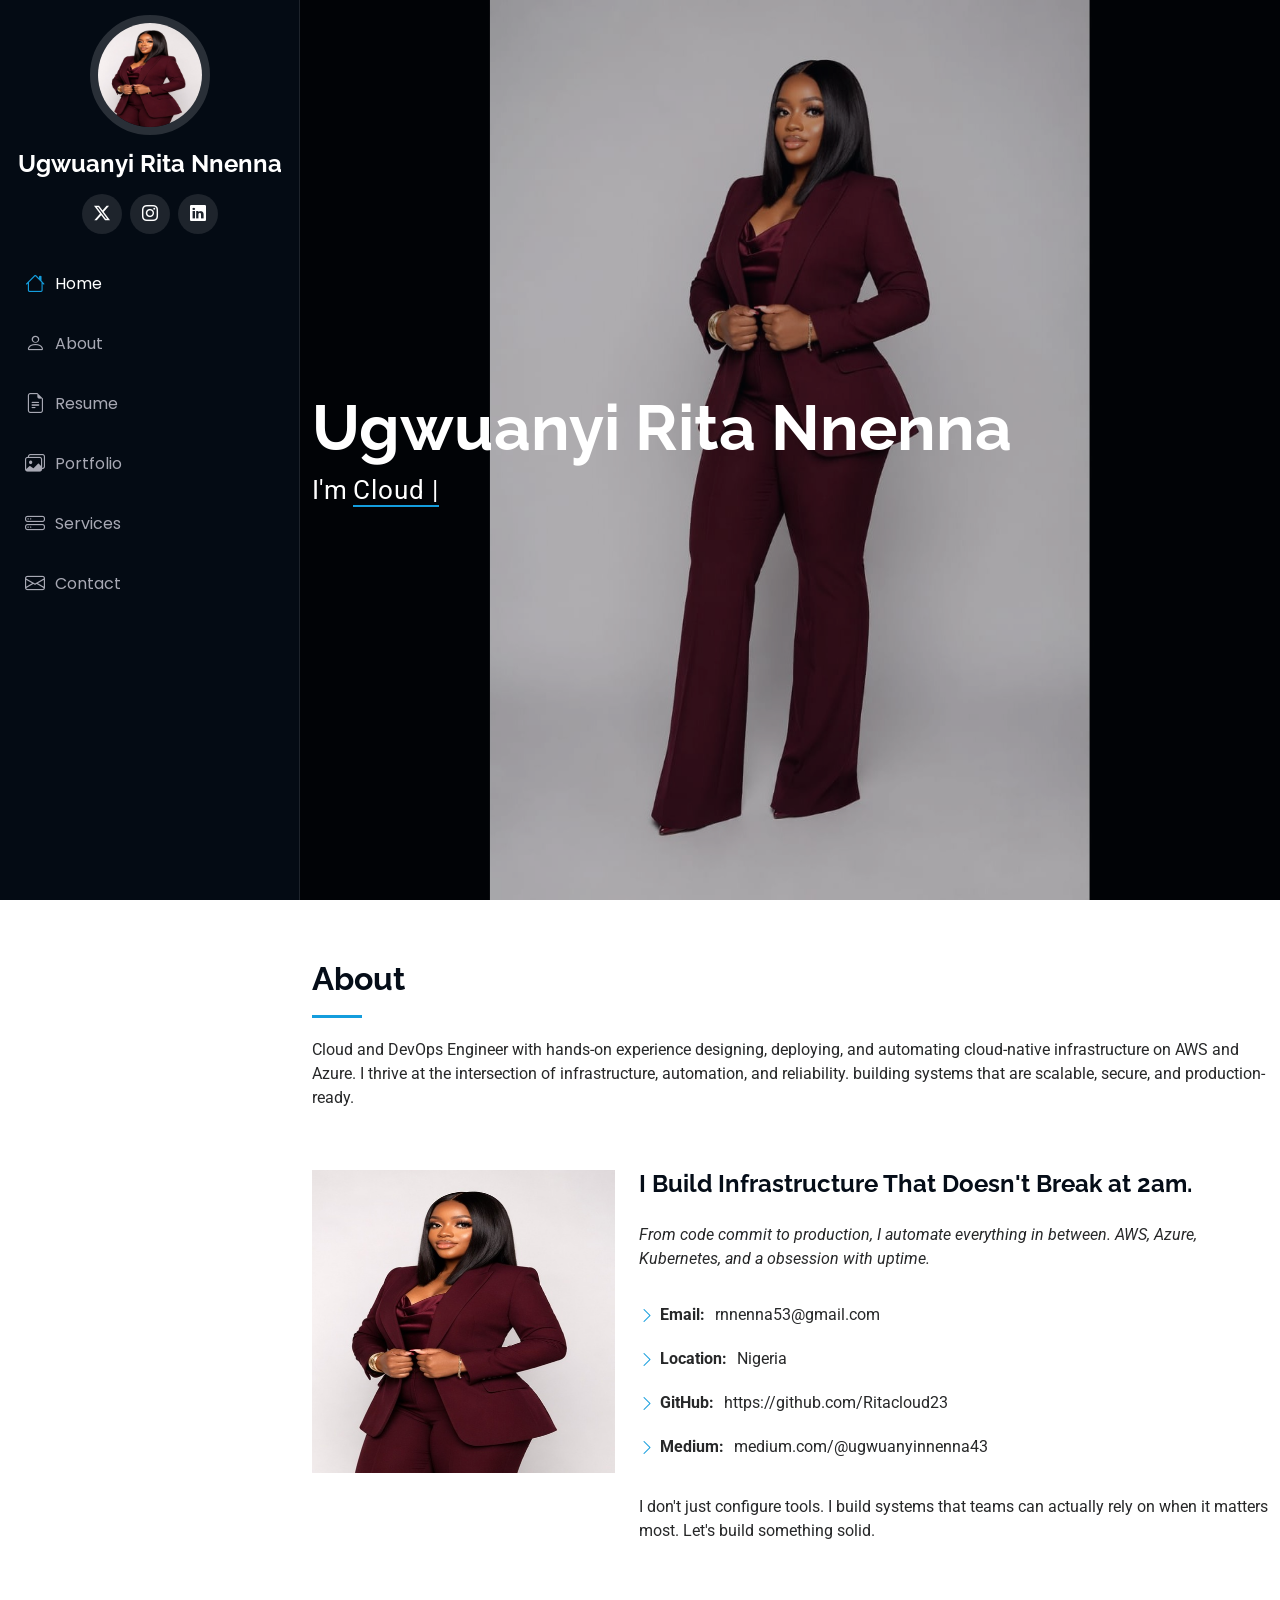
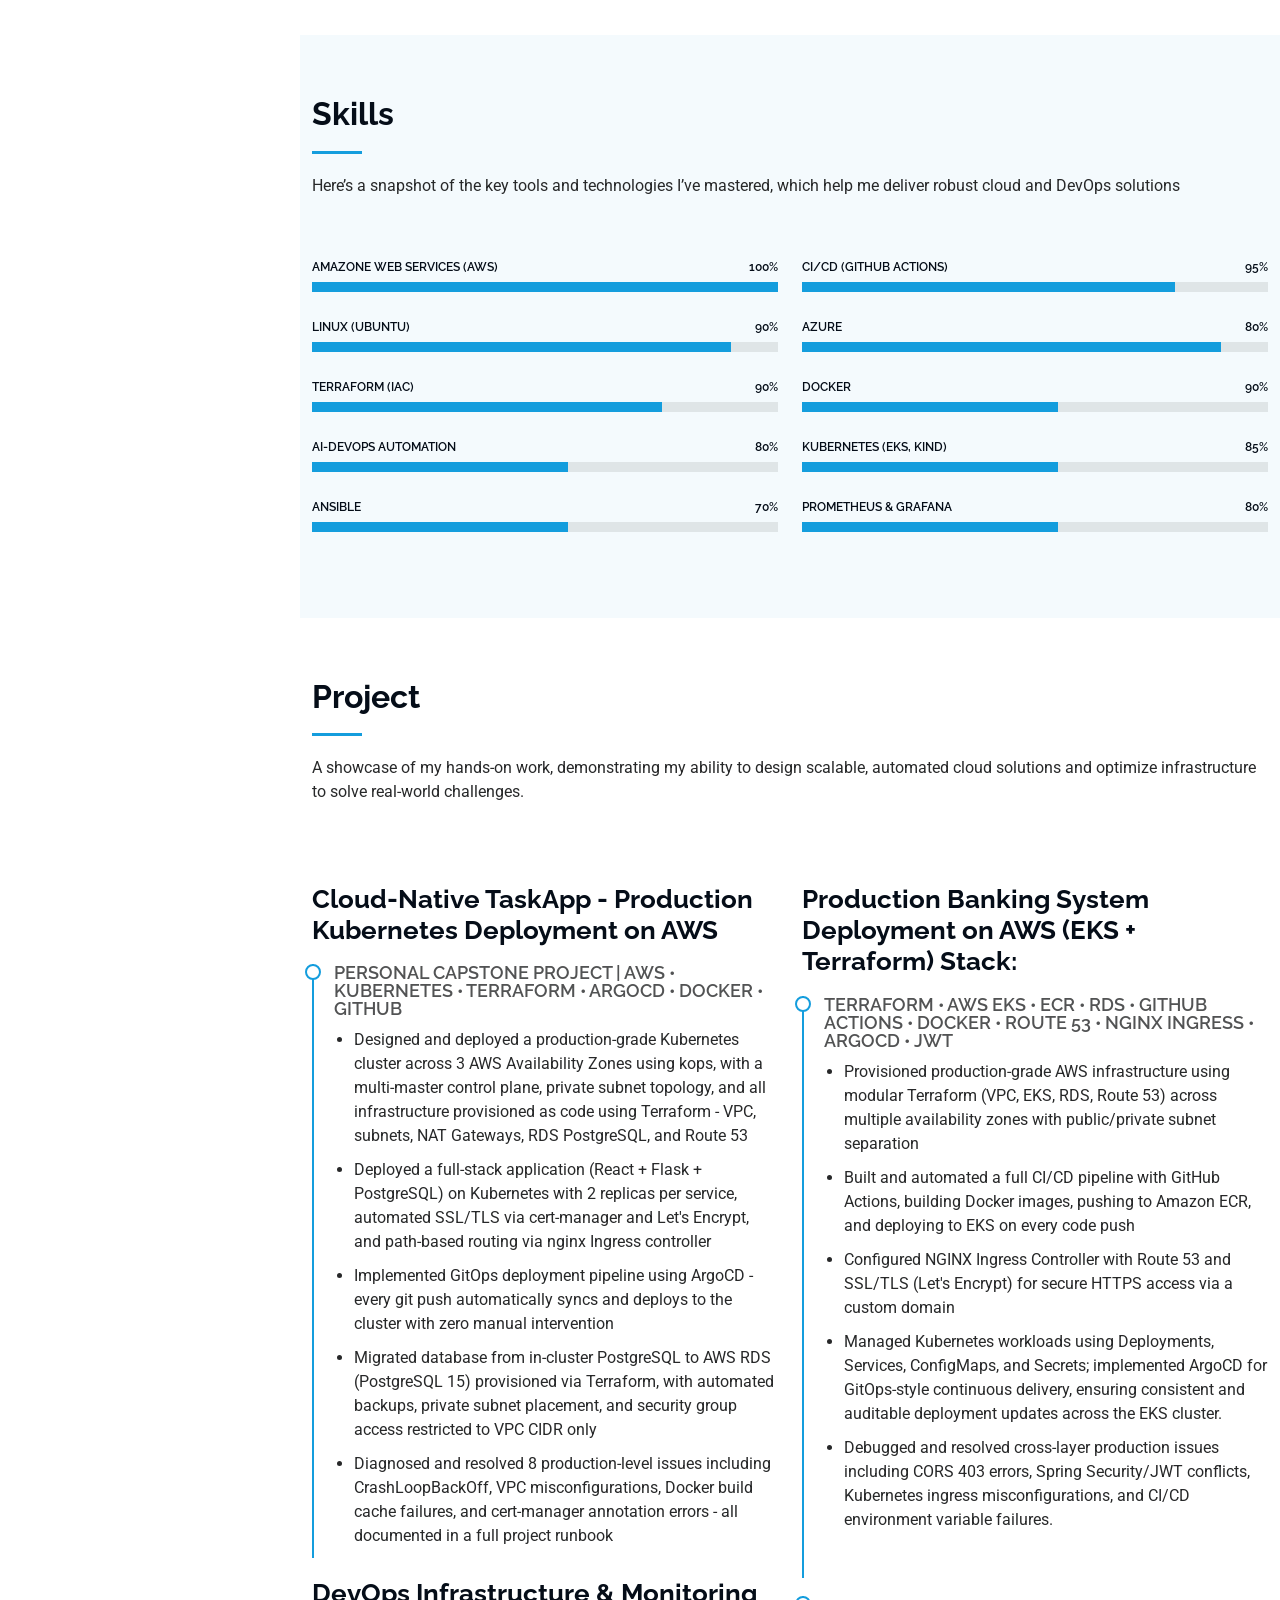
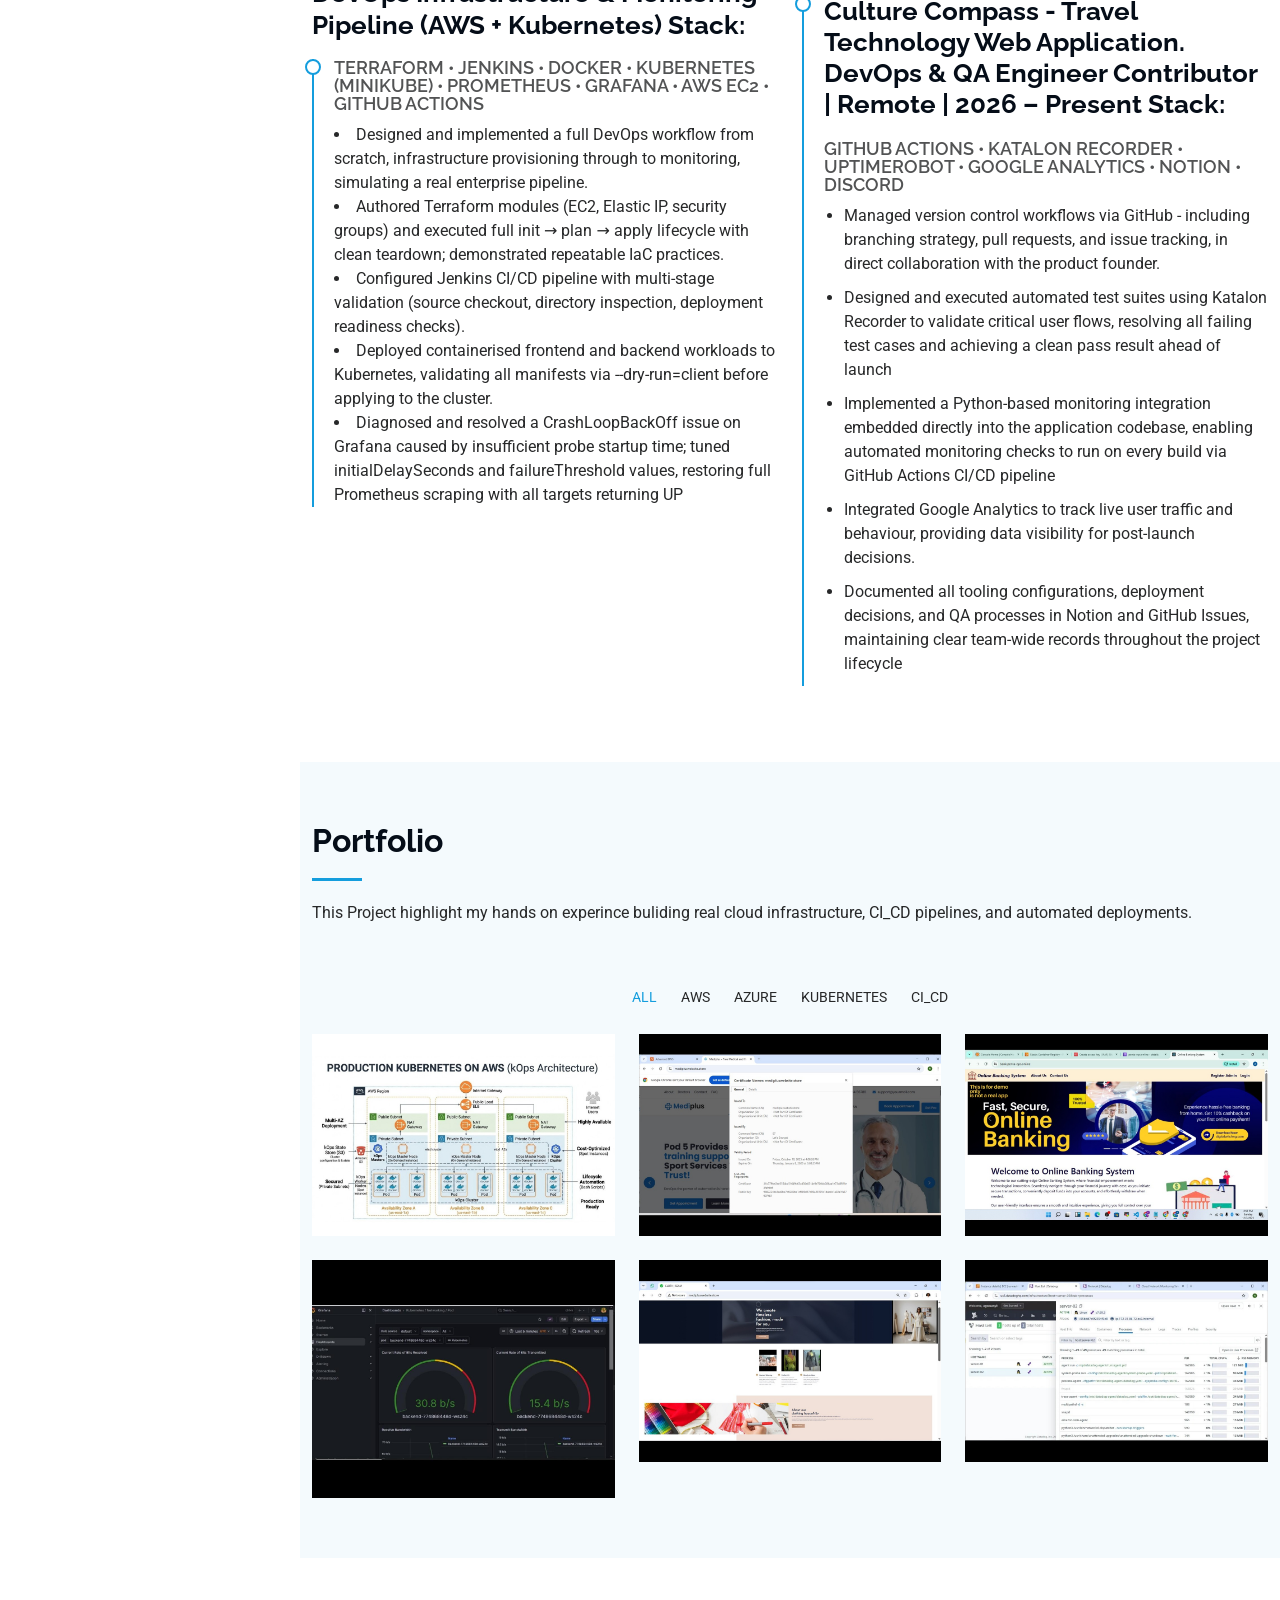
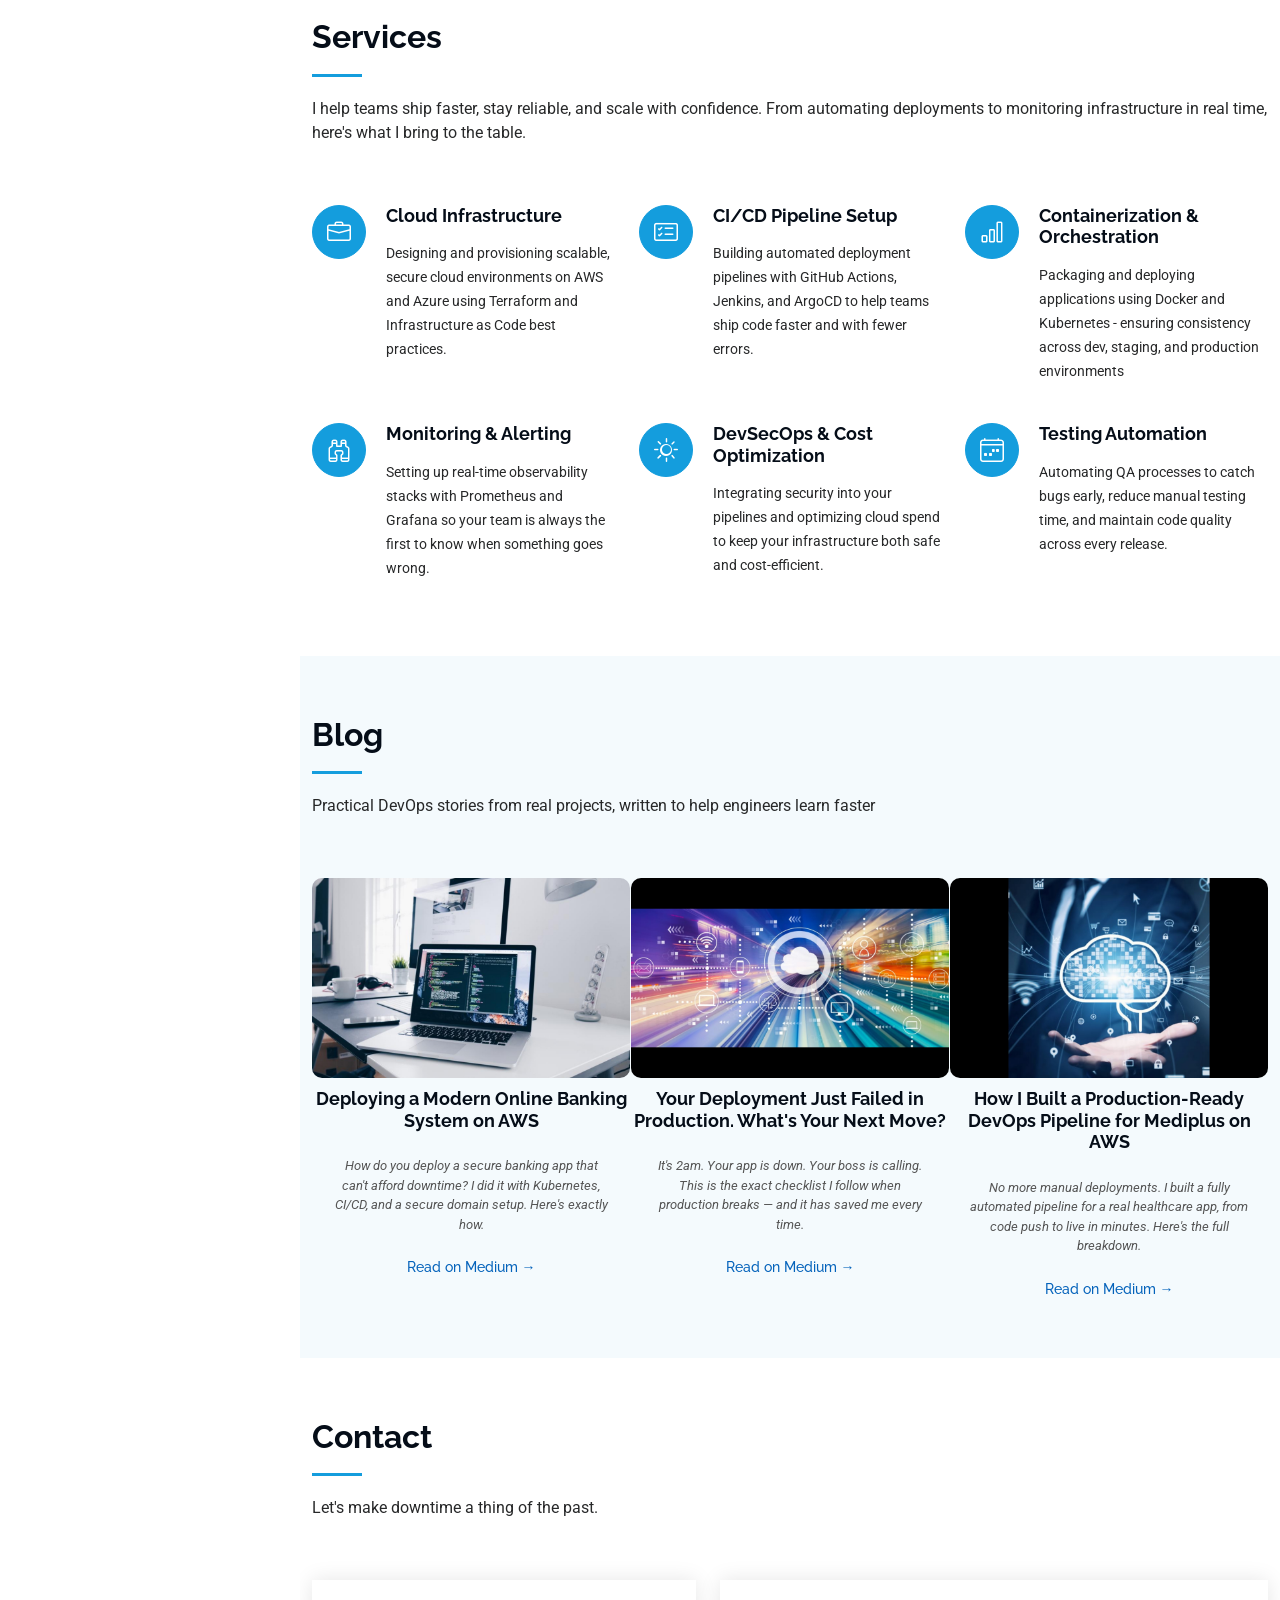
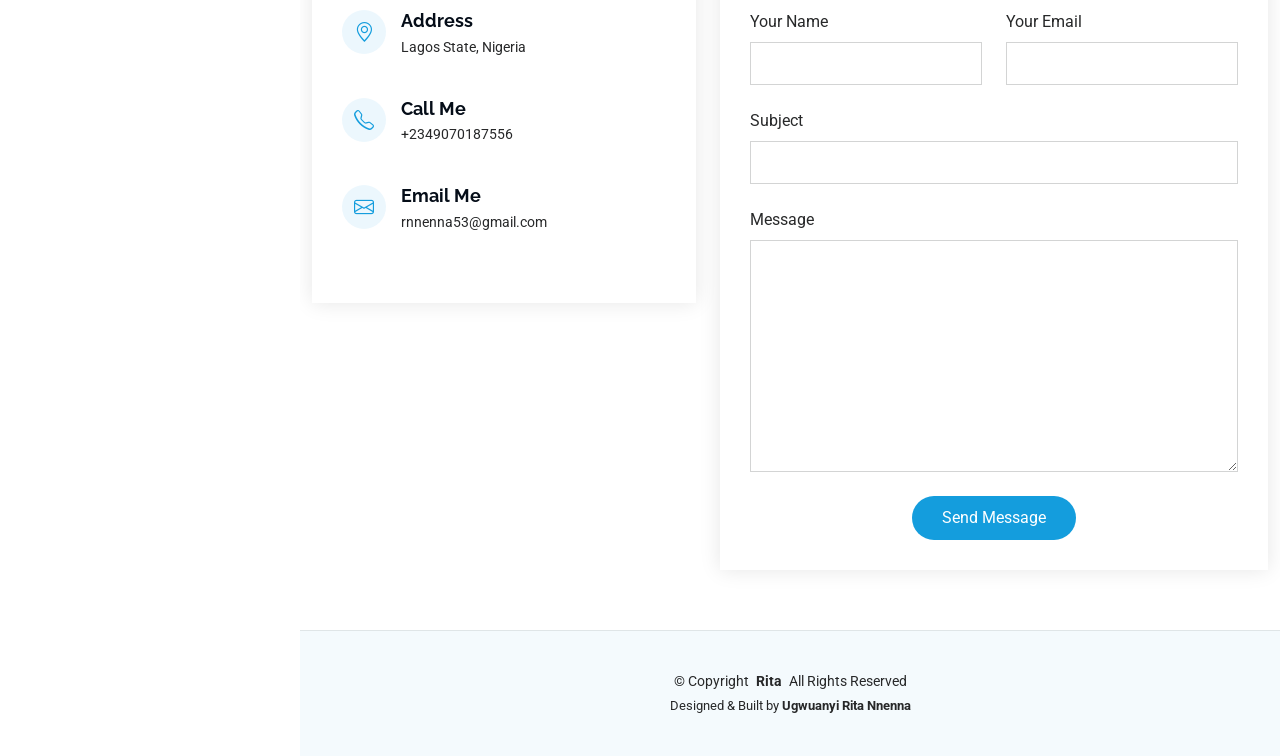
==== commit e42b1217: "add README" ====
--- a/index.html
+++ b/index.html
@@ -77,7 +77,7 @@
     <!-- Hero Section -->
     <section id="hero" class="hero section dark-background">
 
-      <img src="assets/img/hero-bg.jpg" alt="" data-aos="fade-in" class="">
+      <img src="assets/img/hero-bg.jpeg" alt="" data-aos="fade-in" class="">
 
       <div class="container" data-aos="fade-up" data-aos-delay="100">
         <h2>Ugwuanyi Rita Nnenna</h2>
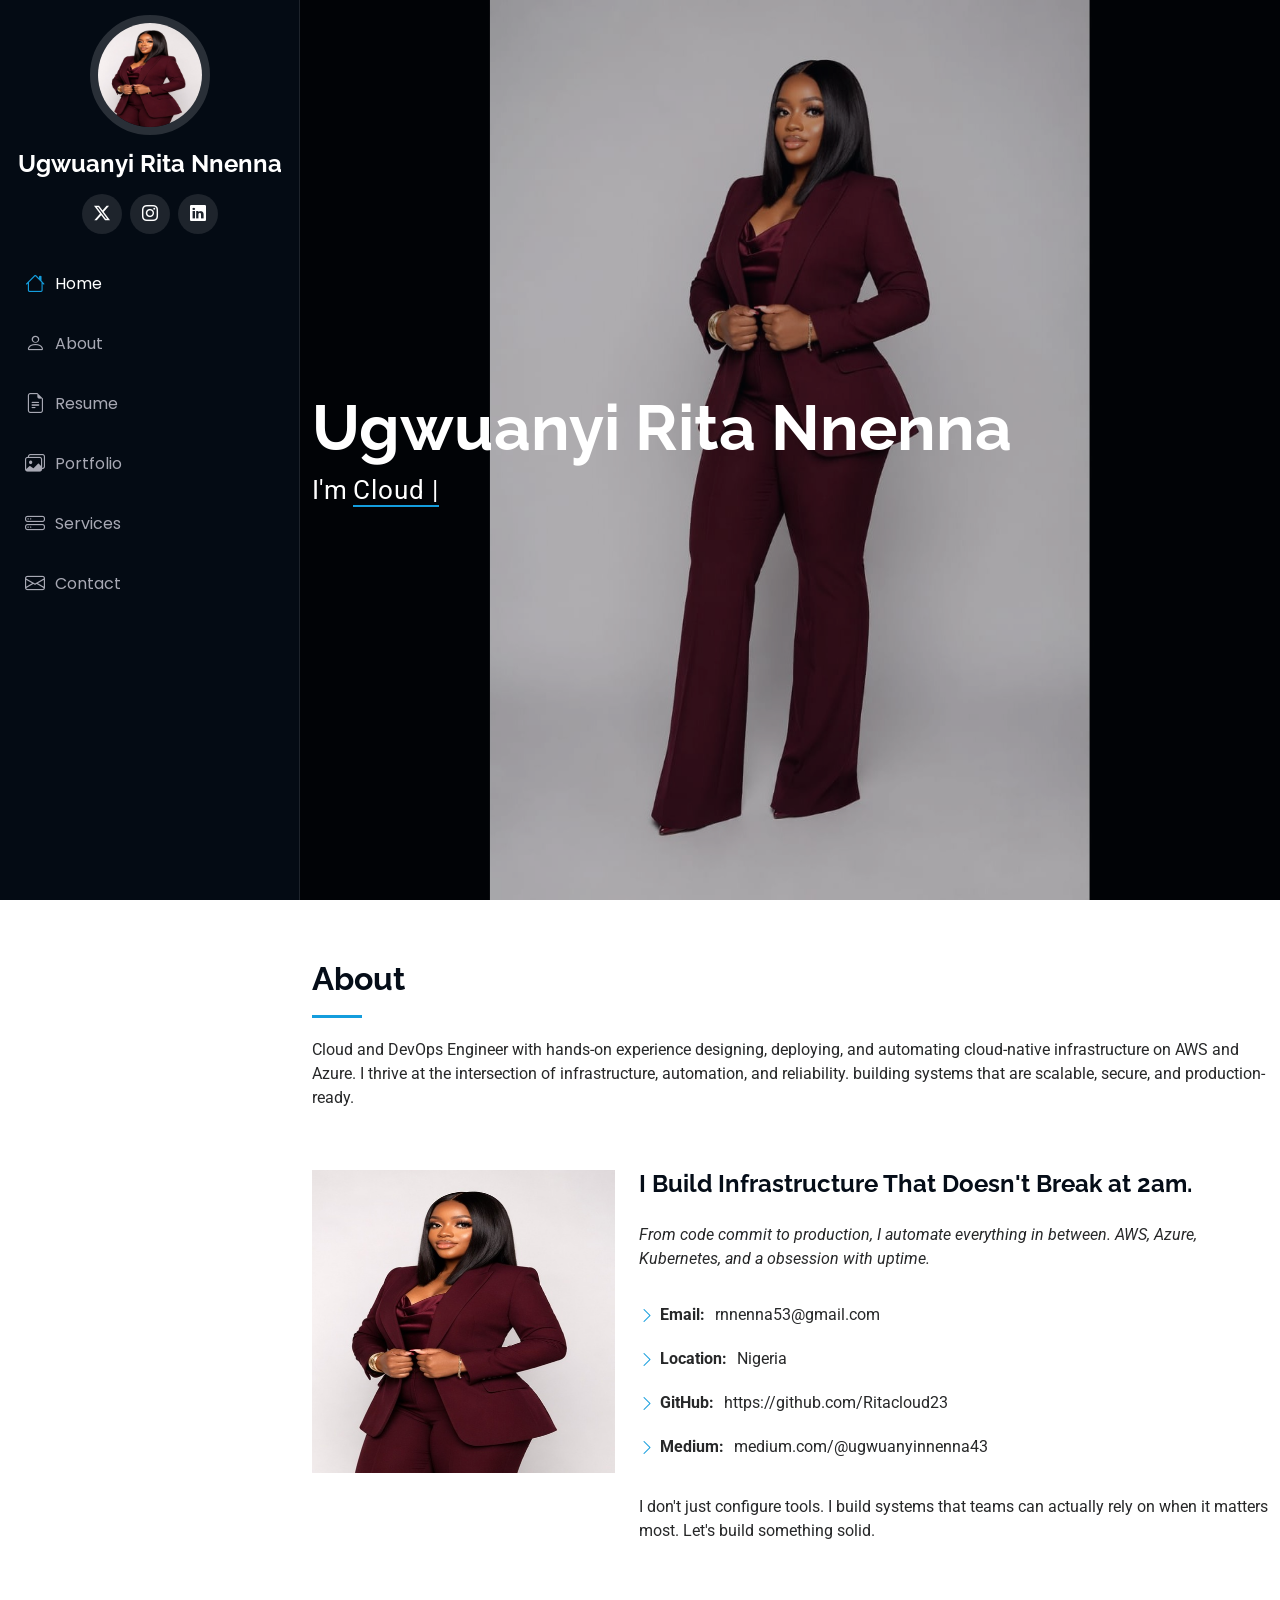
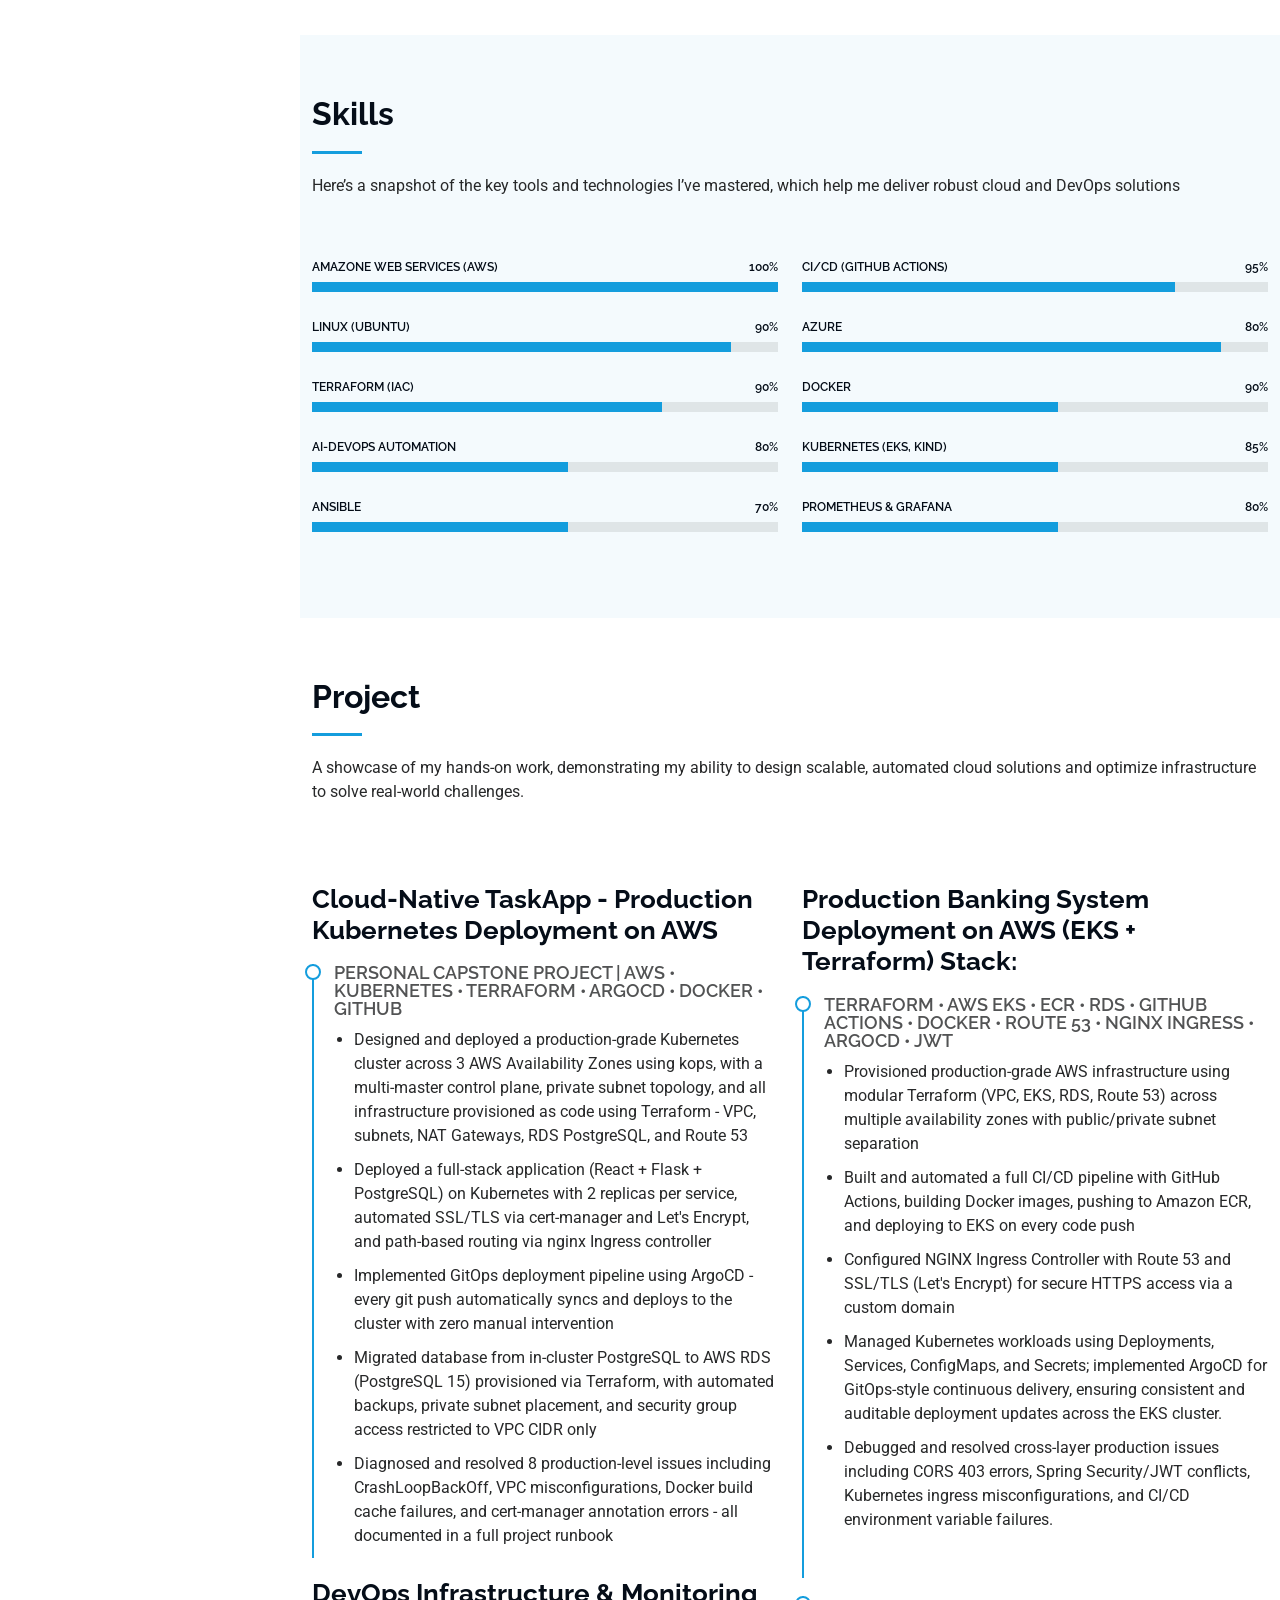
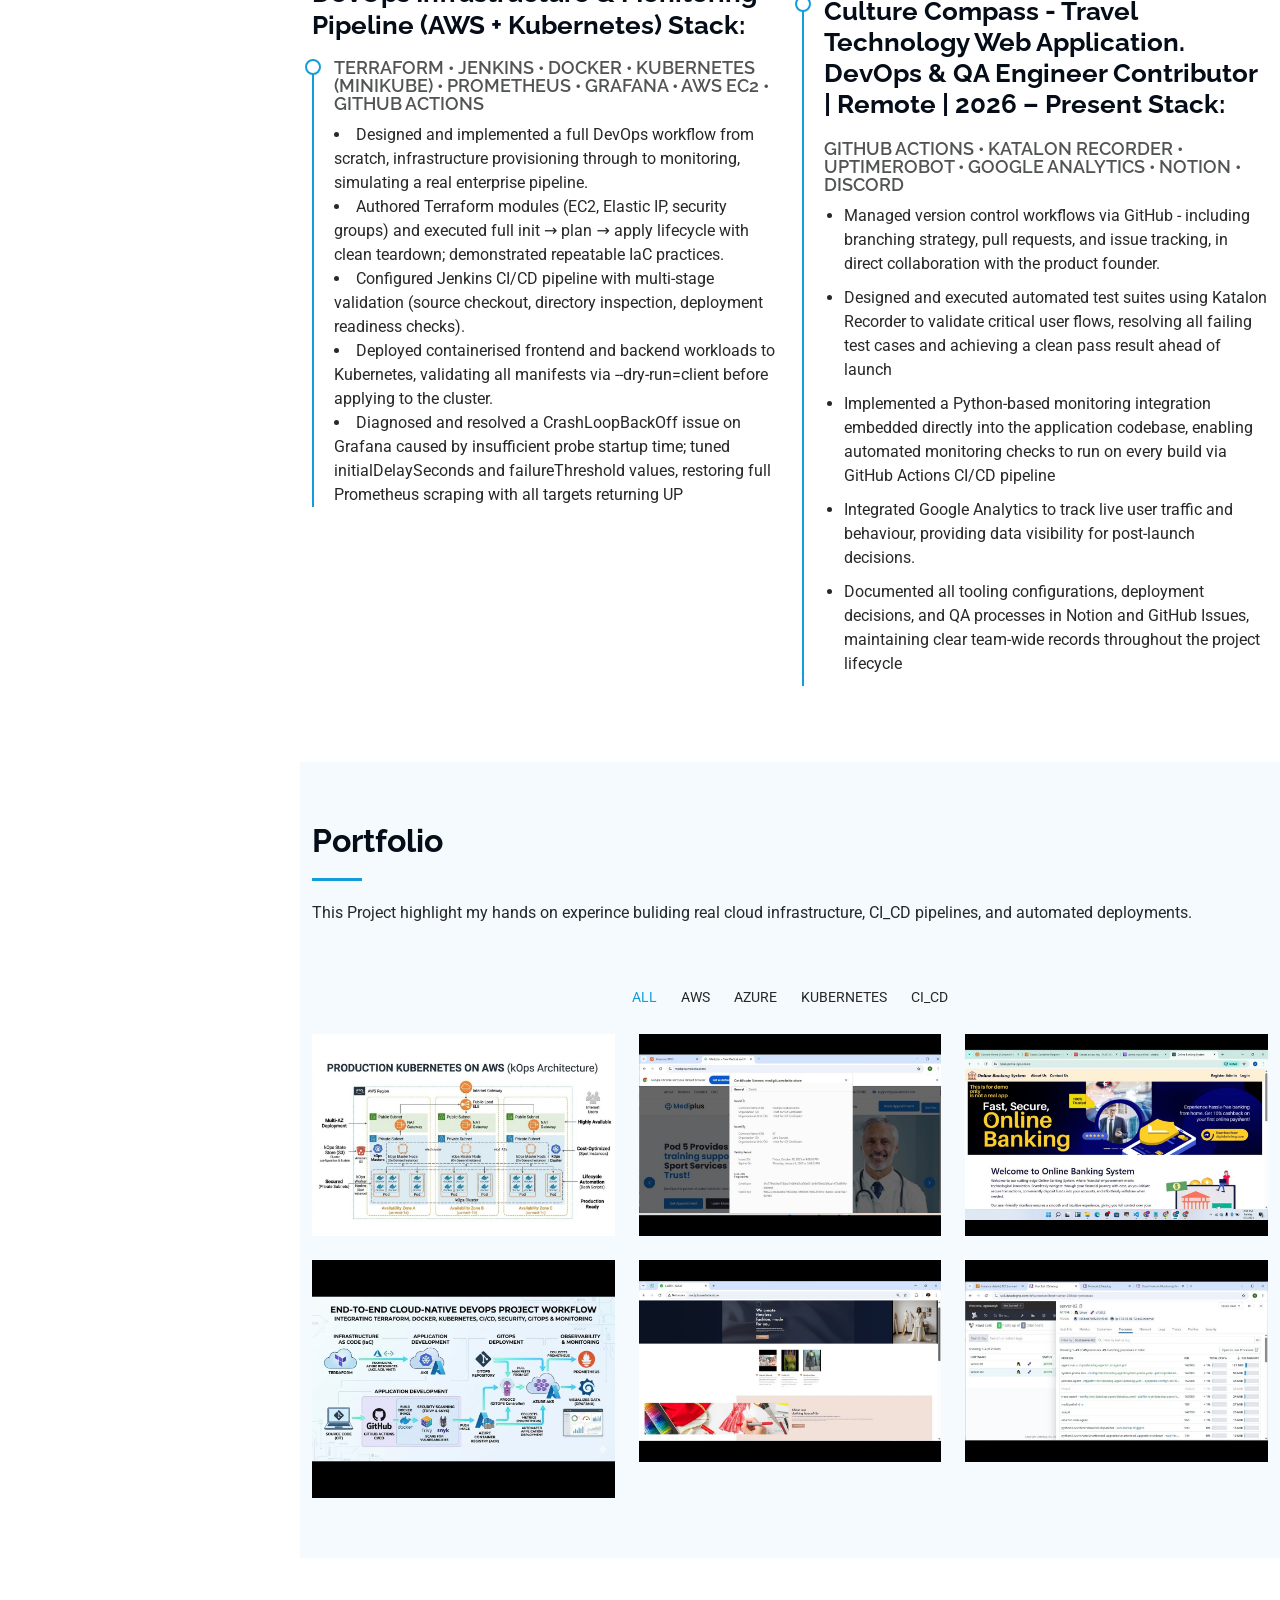
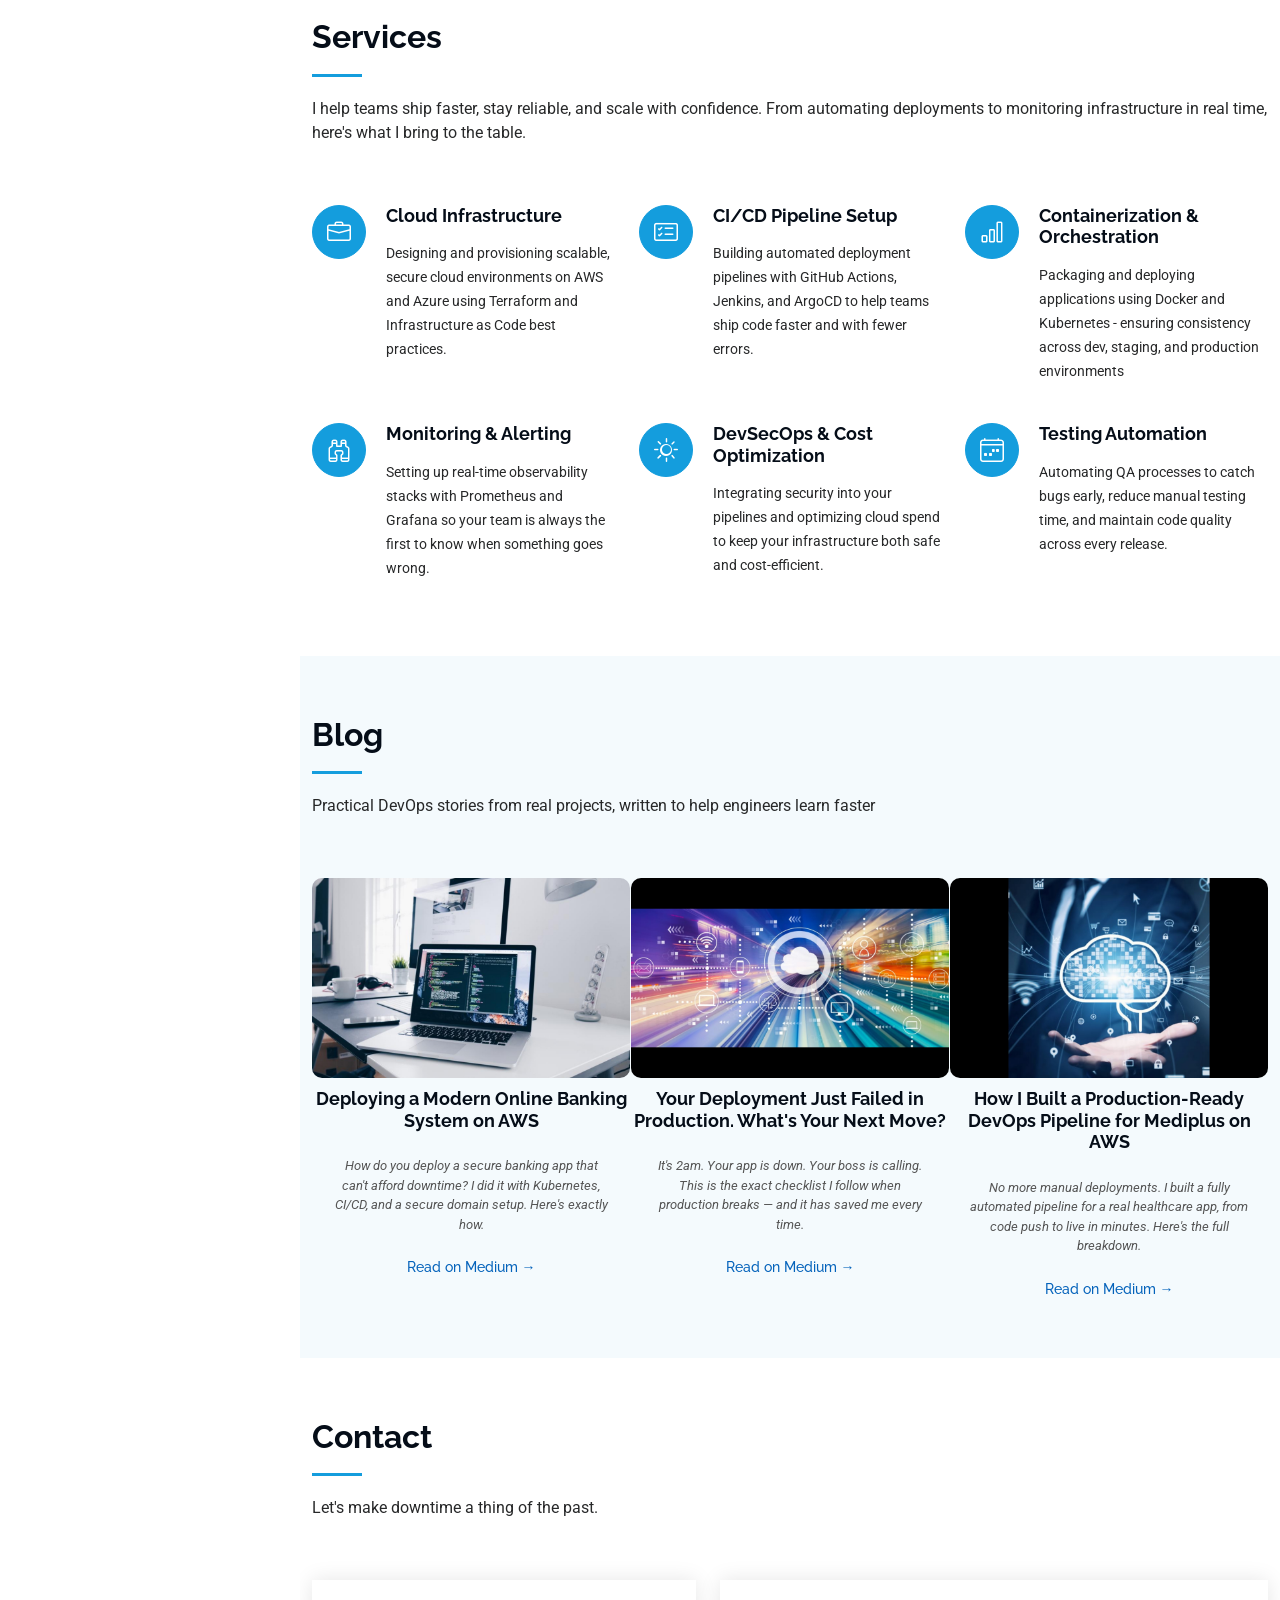
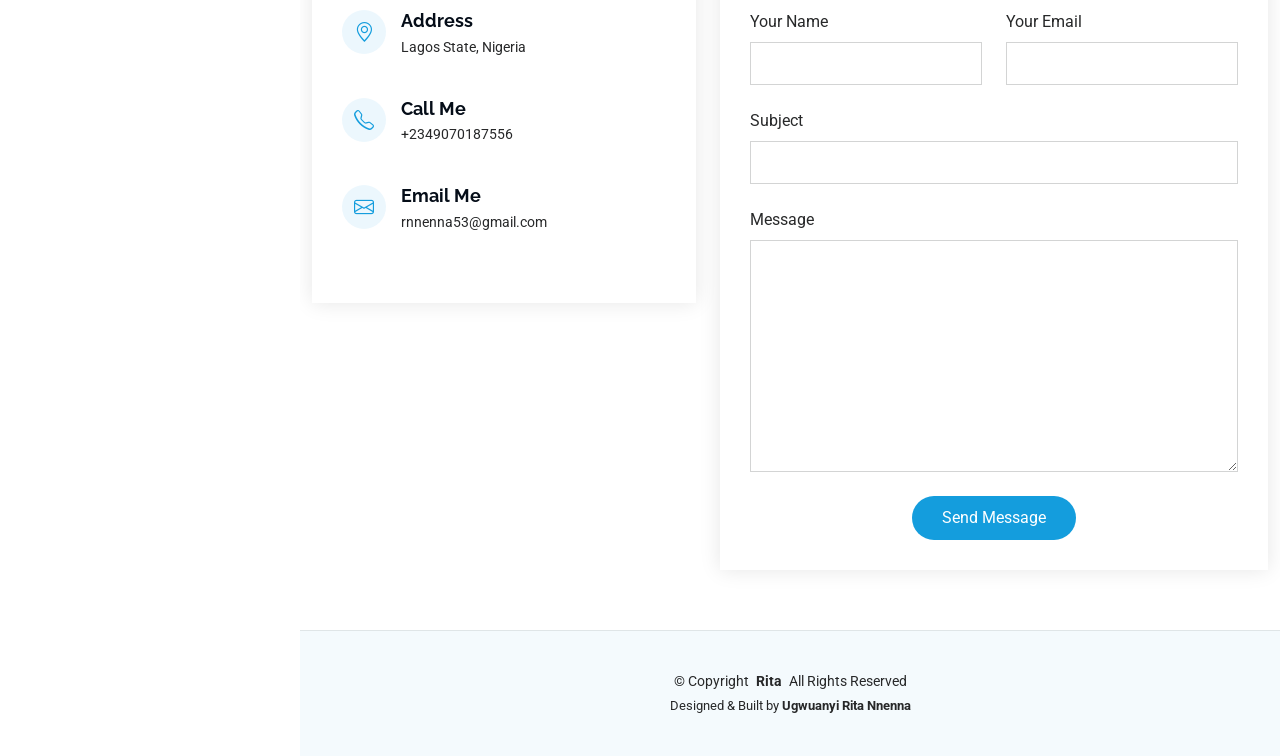
==== commit 6d77f738: "updated portfolio" ====
--- a/index.html
+++ b/index.html
@@ -360,10 +360,10 @@
               <div class="portfolio-content h-100">
                 <img src="assets/img/portfolio/books-1.jpg" class="img-fluid" alt="">
                 <div class="portfolio-info">
-                  <h4>Prometheus & Granfana monitoring Setup</h4>
-                  <p>Deployed a monitoring stack with Prometheus and Grafana for metrics collection, alerting, and performance visualization.  View on GitHub</p>
+                  <h4>Azure AKS Netflix DevSecOps Platform</h4>
+                  <p>Built and deployed a Netflix-style full-stack application on Azure AKS using Terraform, Docker, GitHub Actions, ArgoCD, Trivy, Snyk, Prometheus, and Grafana.</p>
                   <a href="assets/img/portfolio/books-1.jpg" title="Branding 1" data-gallery="portfolio-gallery-book" class="glightbox preview-link"><i class="bi bi-zoom-in"></i></a>
-                  <a href="https://github.com/Ritacloud23/Devops-end-to-end-Pipeline" title="More Details" class="details-link"><i class="bi bi-link-45deg"></i></a>
+                  <a href="https://github.com/Ritacloud23/Netflix-Clone-Azure-AKS-DevSecOps-Deployment" title="More Details" class="details-link"><i class="bi bi-link-45deg"></i></a>
                 </div>
               </div>
             </div><!-- End Portfolio Item -->
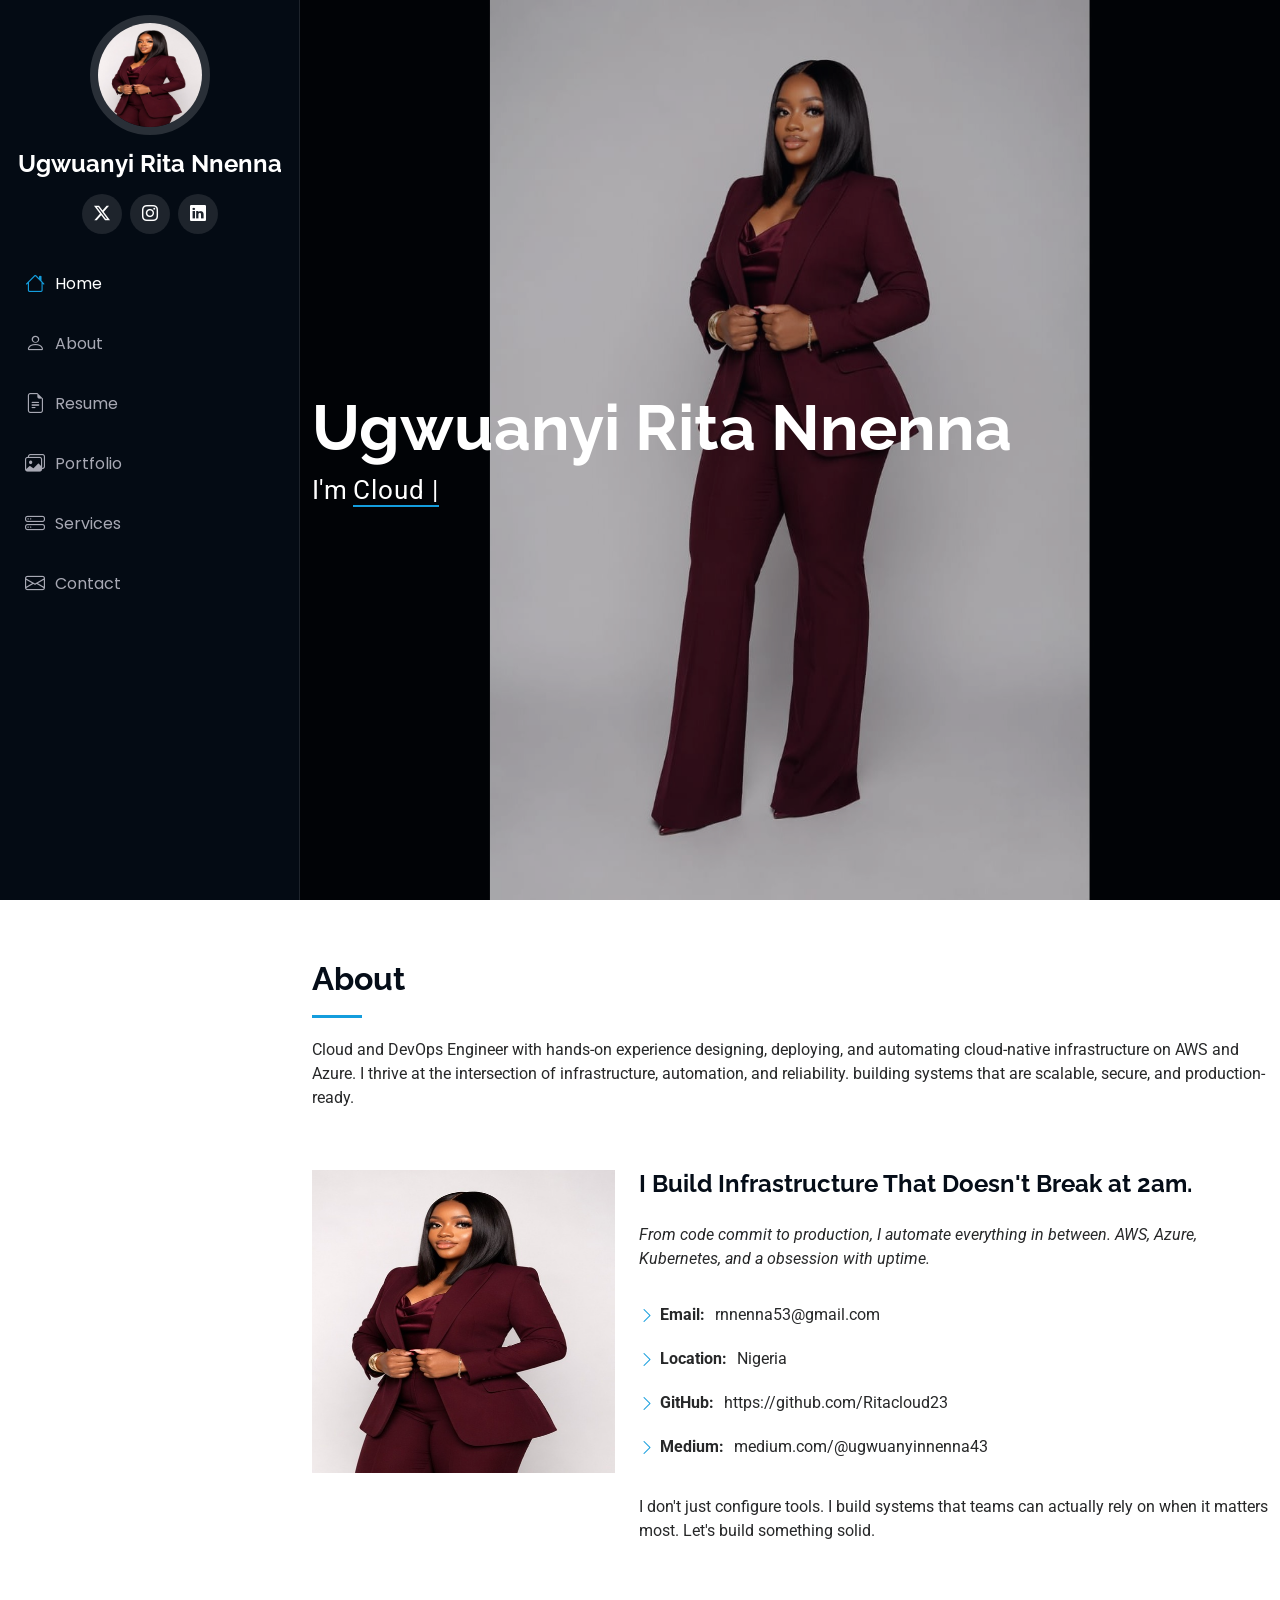
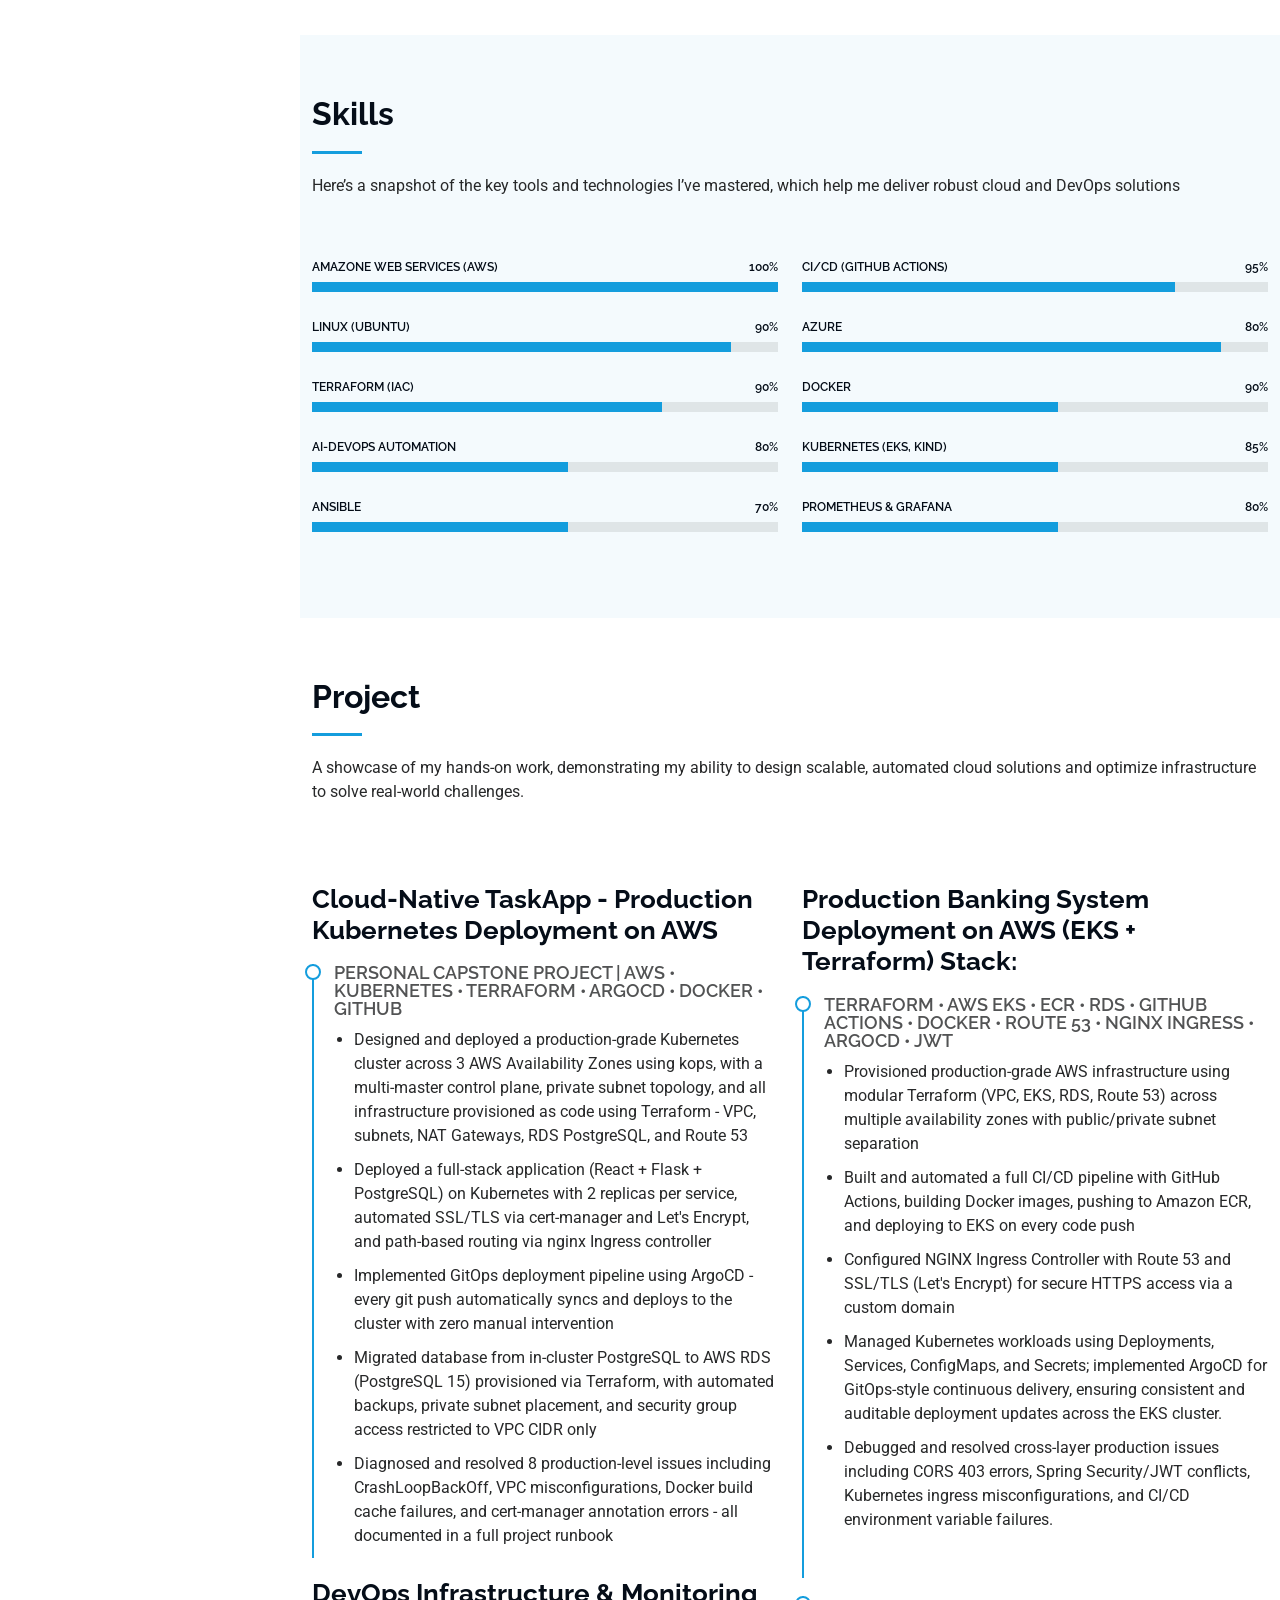
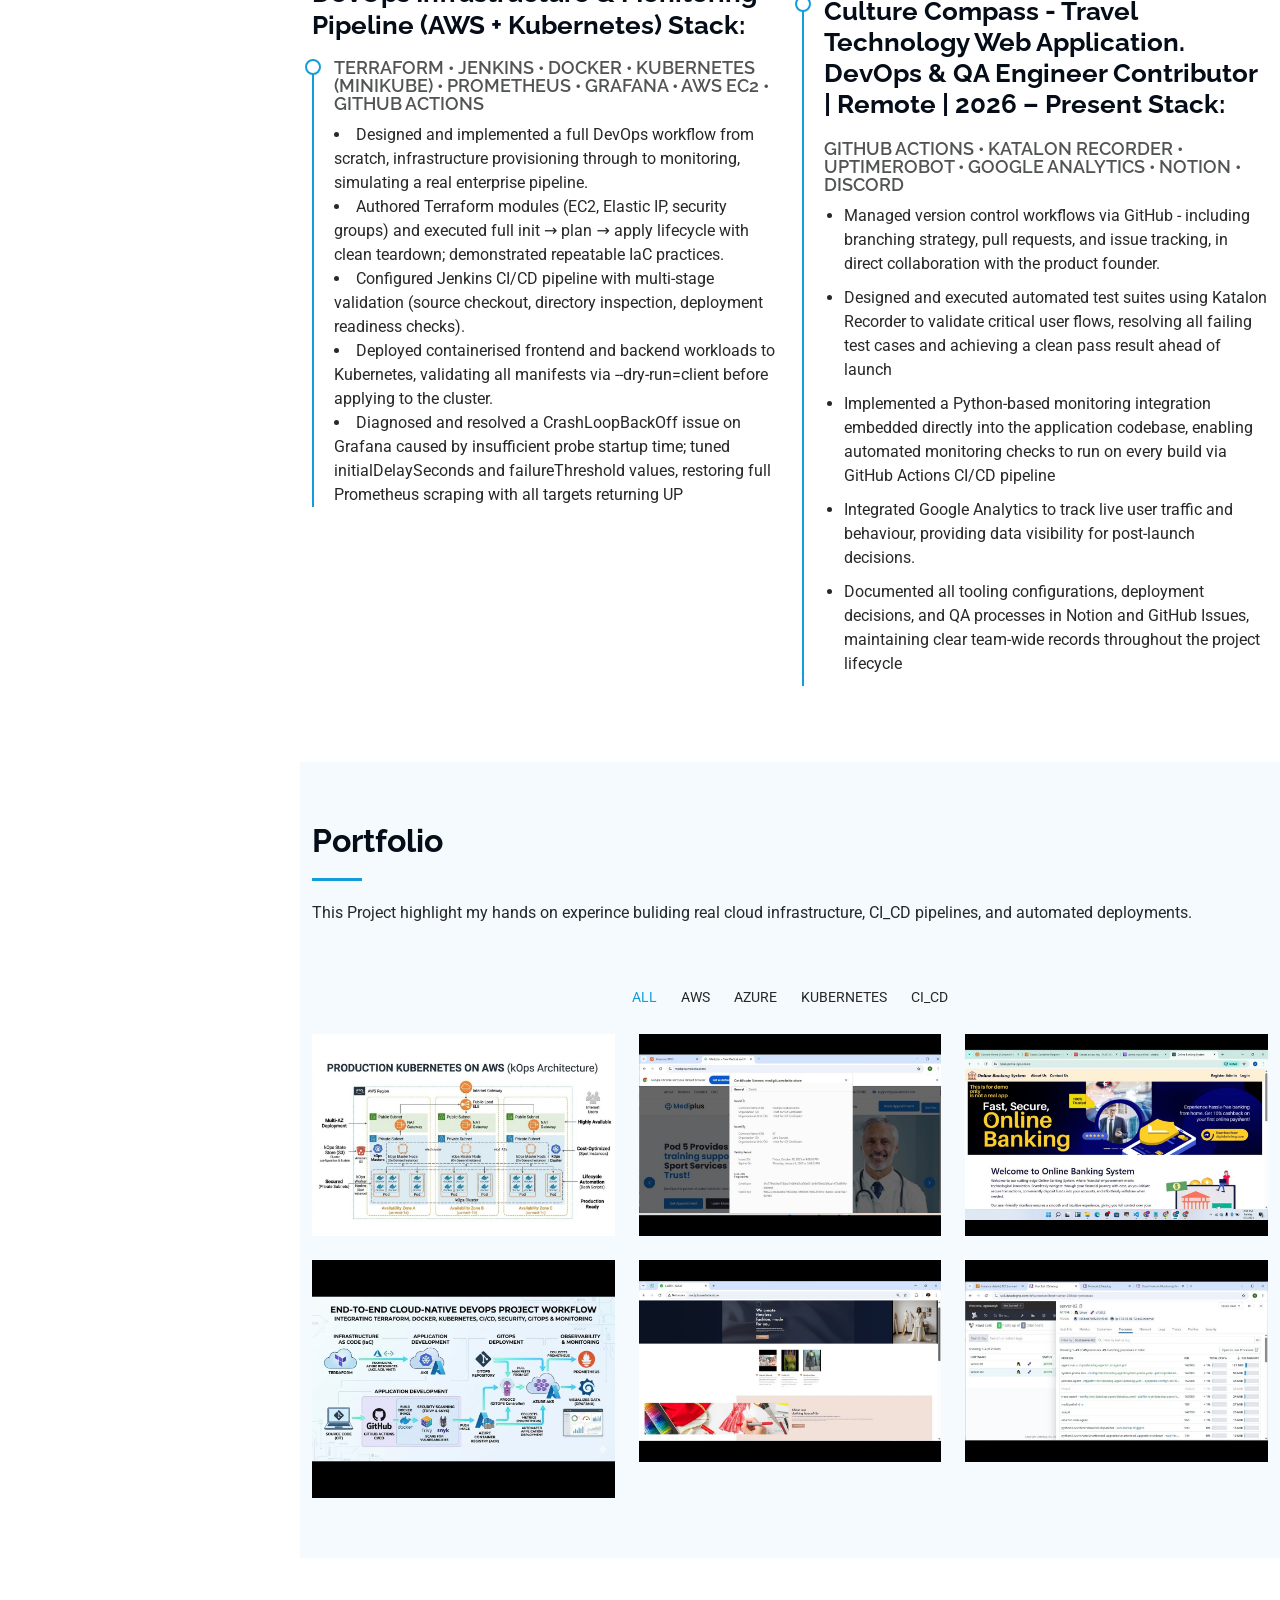
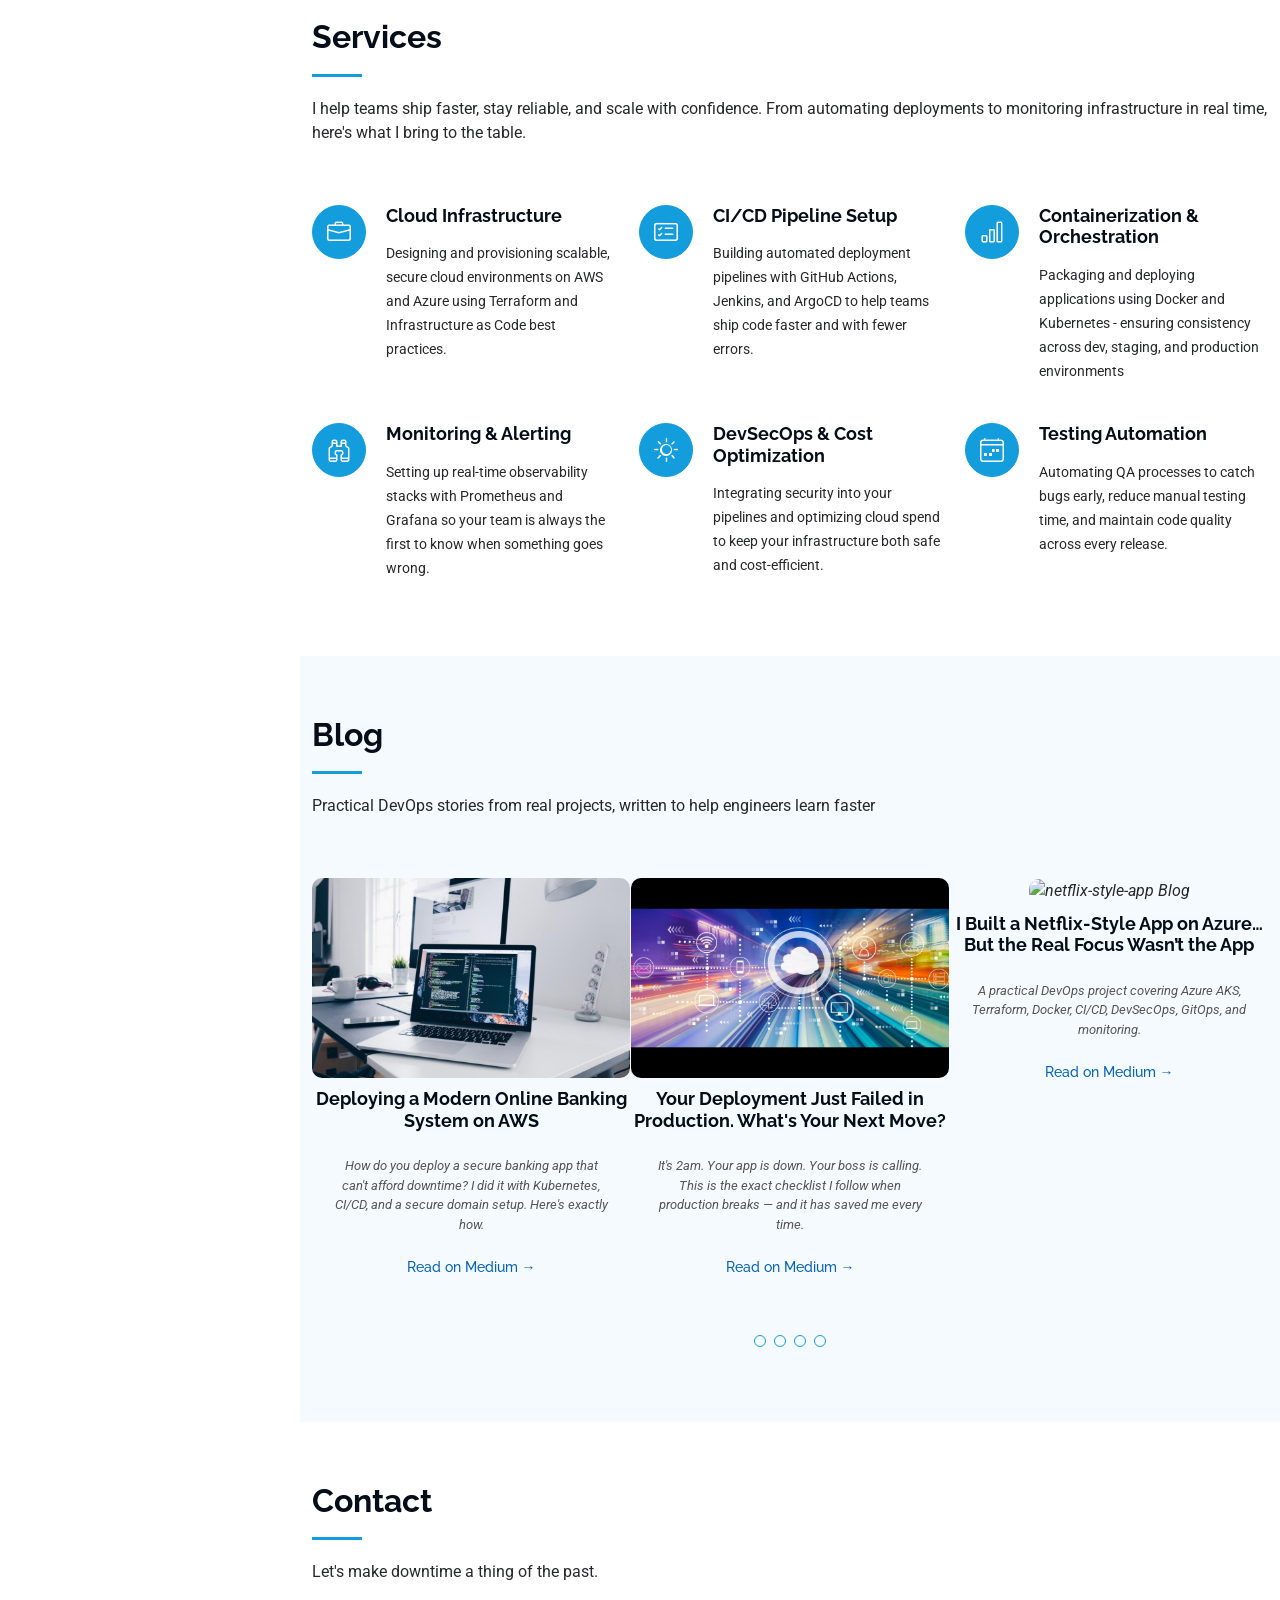
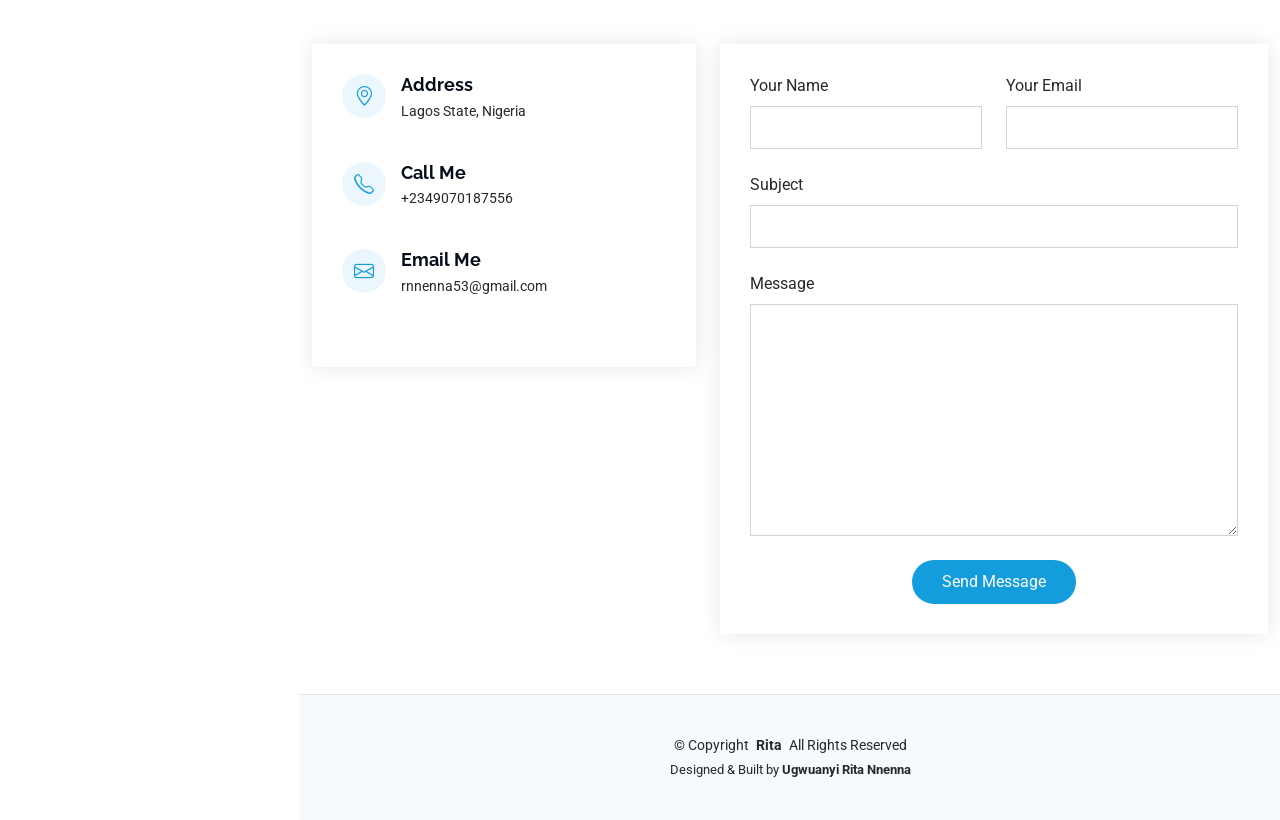
==== commit 21cbb145: "updated portfolio" ====
--- a/index.html
+++ b/index.html
@@ -529,6 +529,17 @@
               </div>
               </div><!-- End blog item -->
 
+            <div class="swiper-slide">
+              <div class="testimonial-item">
+              <p style="padding: 0; margin: 0;">
+              <img src="assets/img/testimonials/bo-4.jpg" alt="netflix-style-app Blog" style="width: 100%; height: 200px; object-fit: cover; border-radius: 10px;">
+              </p>
+                <h3>I Built a Netflix-Style App on Azure… But the Real Focus Wasn’t the App</h3>
+                <p style="font-size: 13px; color: #555; margin: 5px 0;"> A practical DevOps project covering Azure AKS, Terraform, Docker, CI/CD, DevSecOps, GitOps, and monitoring.</p>
+                <h4><a href="https://medium.com/@ugwuanyinnenna43/i-built-and-deployed-a-netflix-style-app-on-azure-aks-with-devsecops-but-the-real-focus-wasnt-the-b9fe6fda2057" target="_blank" style="color: #0563bb;">Read on Medium →</a></h4>
+              </div>
+              </div><!-- End blog item -->
+
               <div class="swiper-slide">
               <div class="testimonial-item">
                  <p style="padding: 0; margin: 0;">
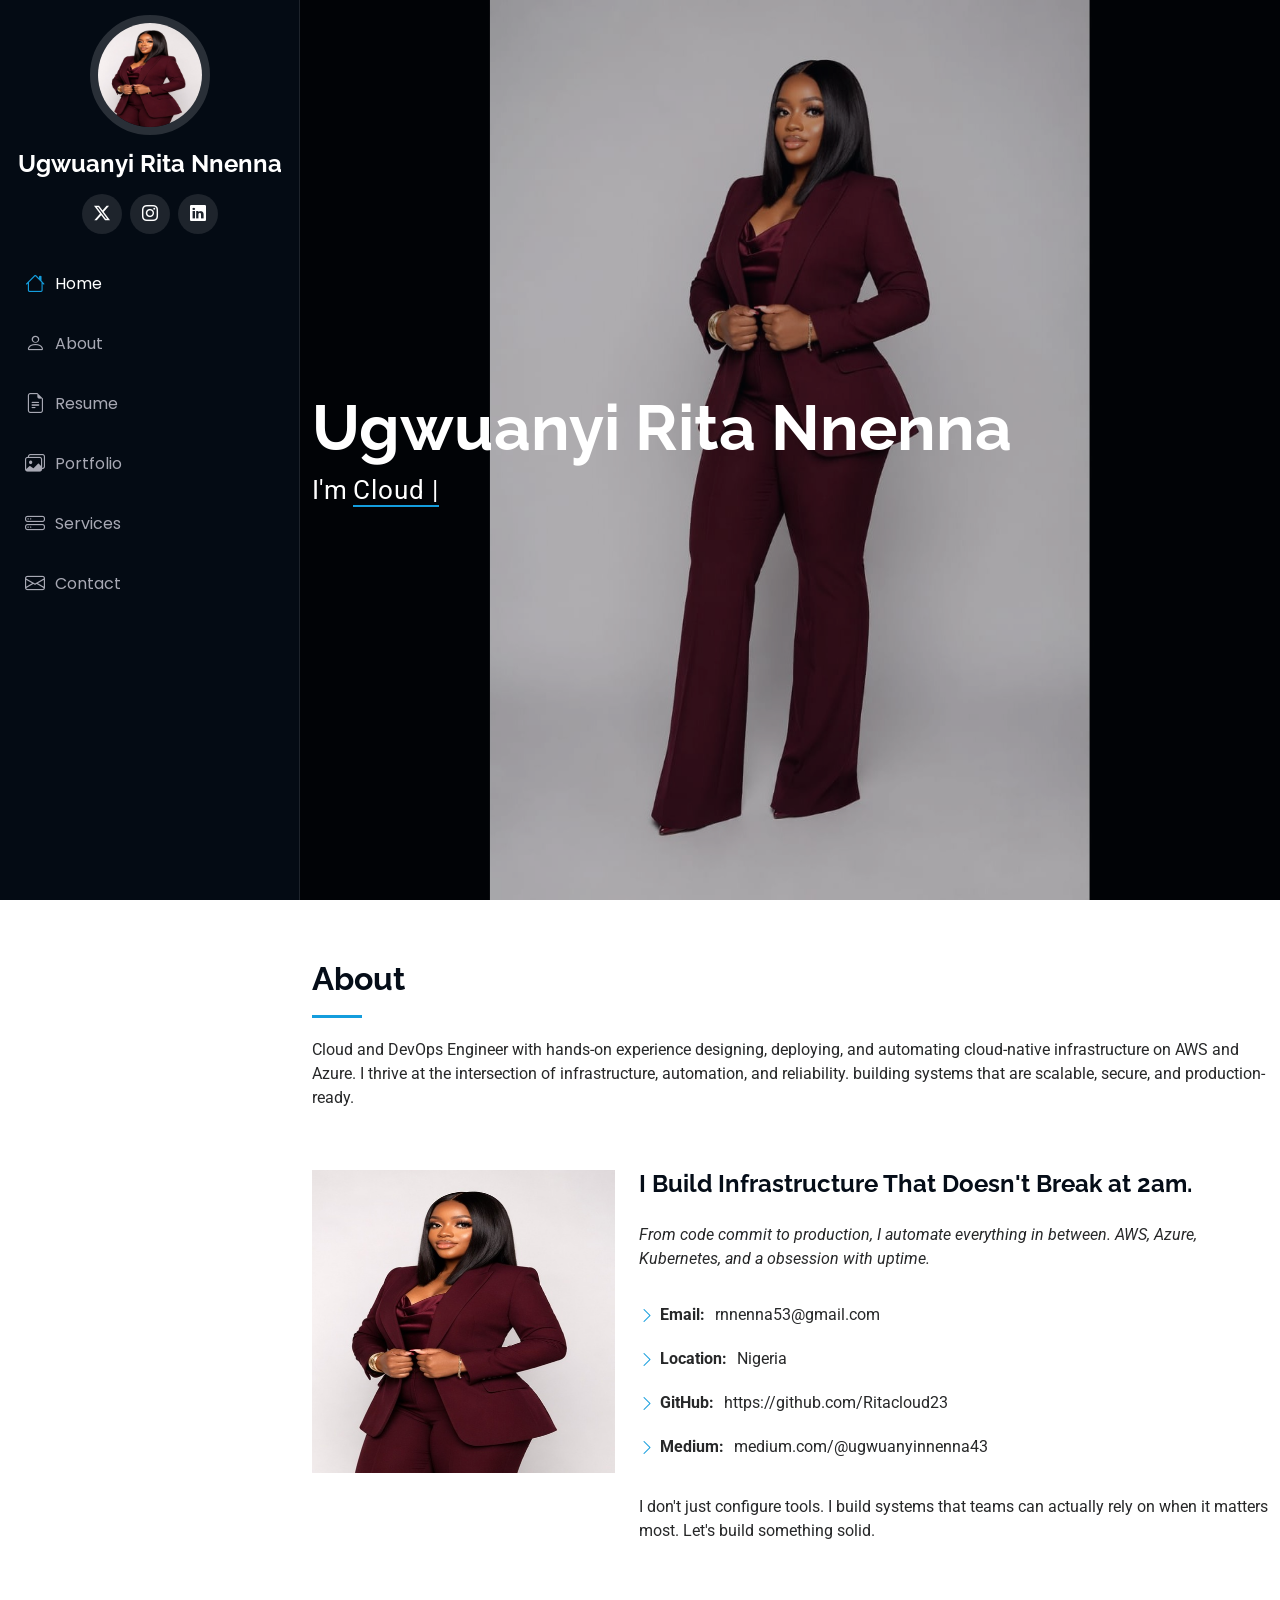
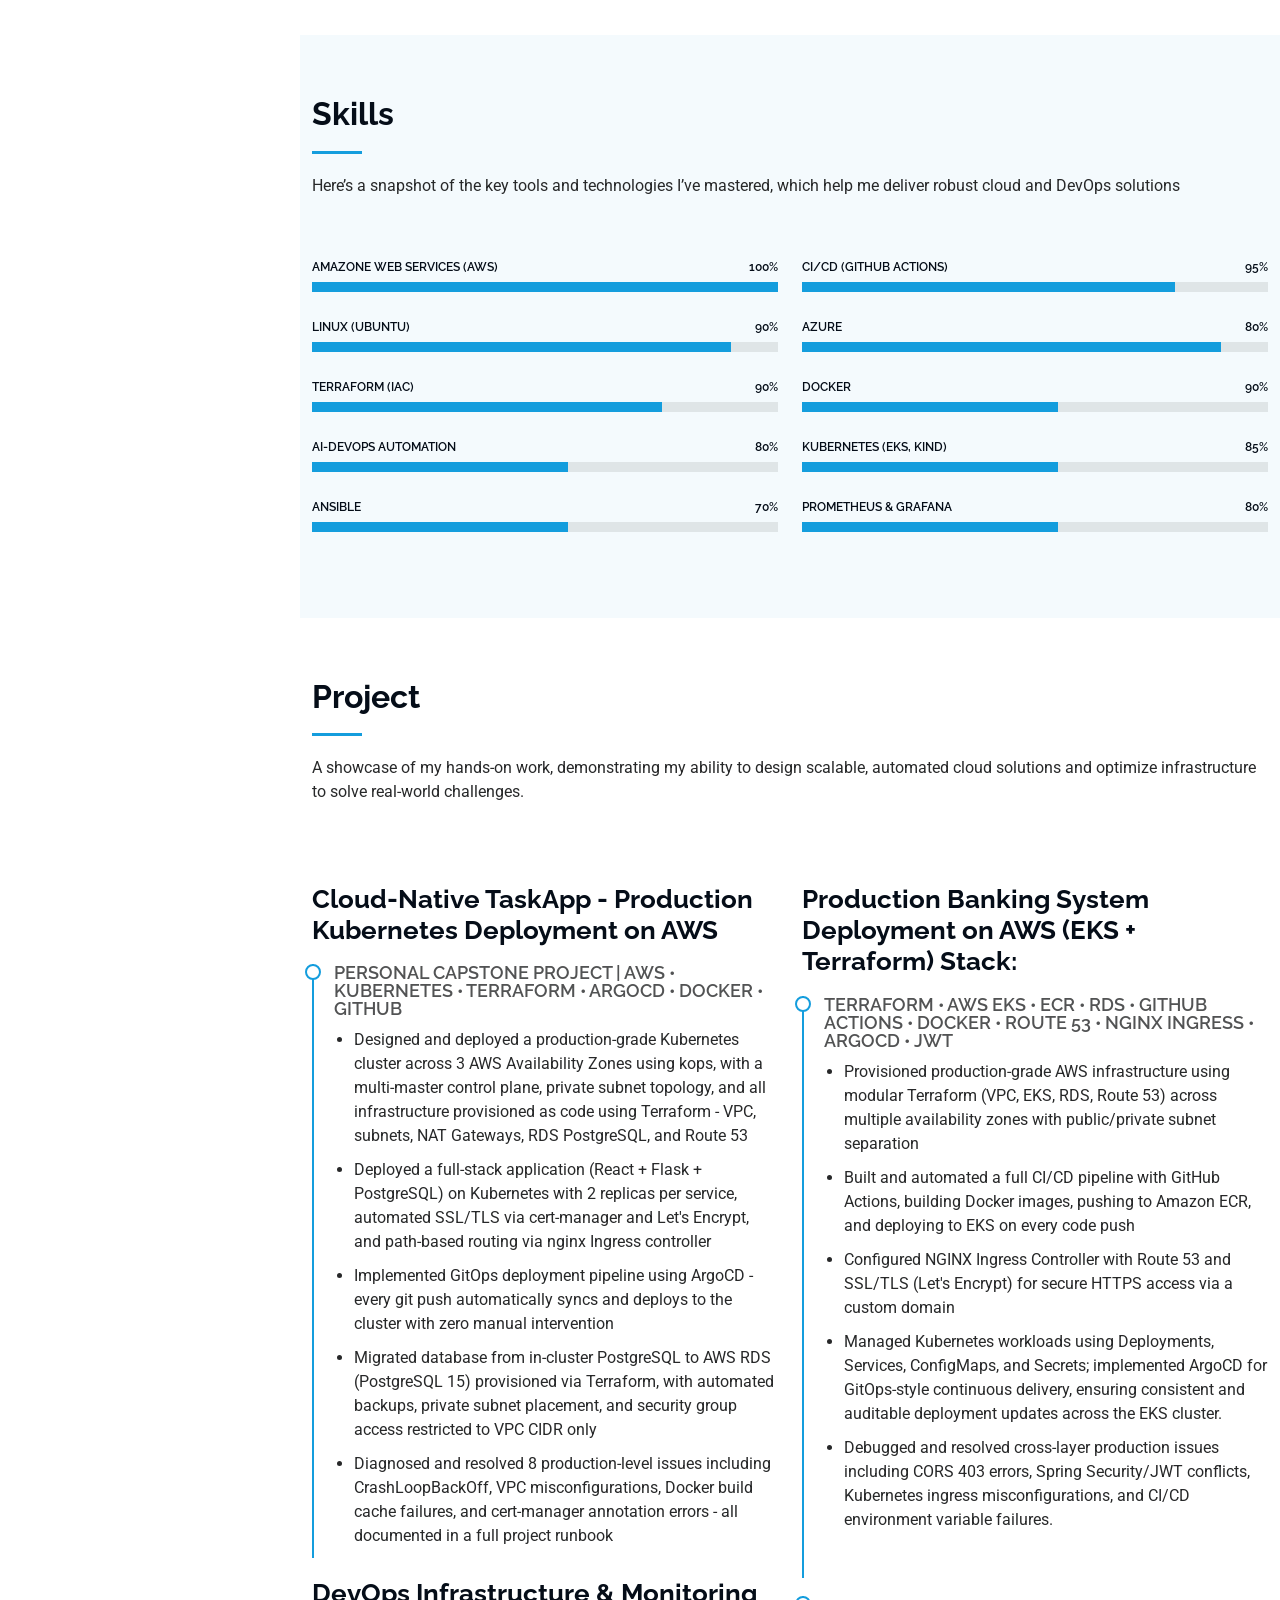
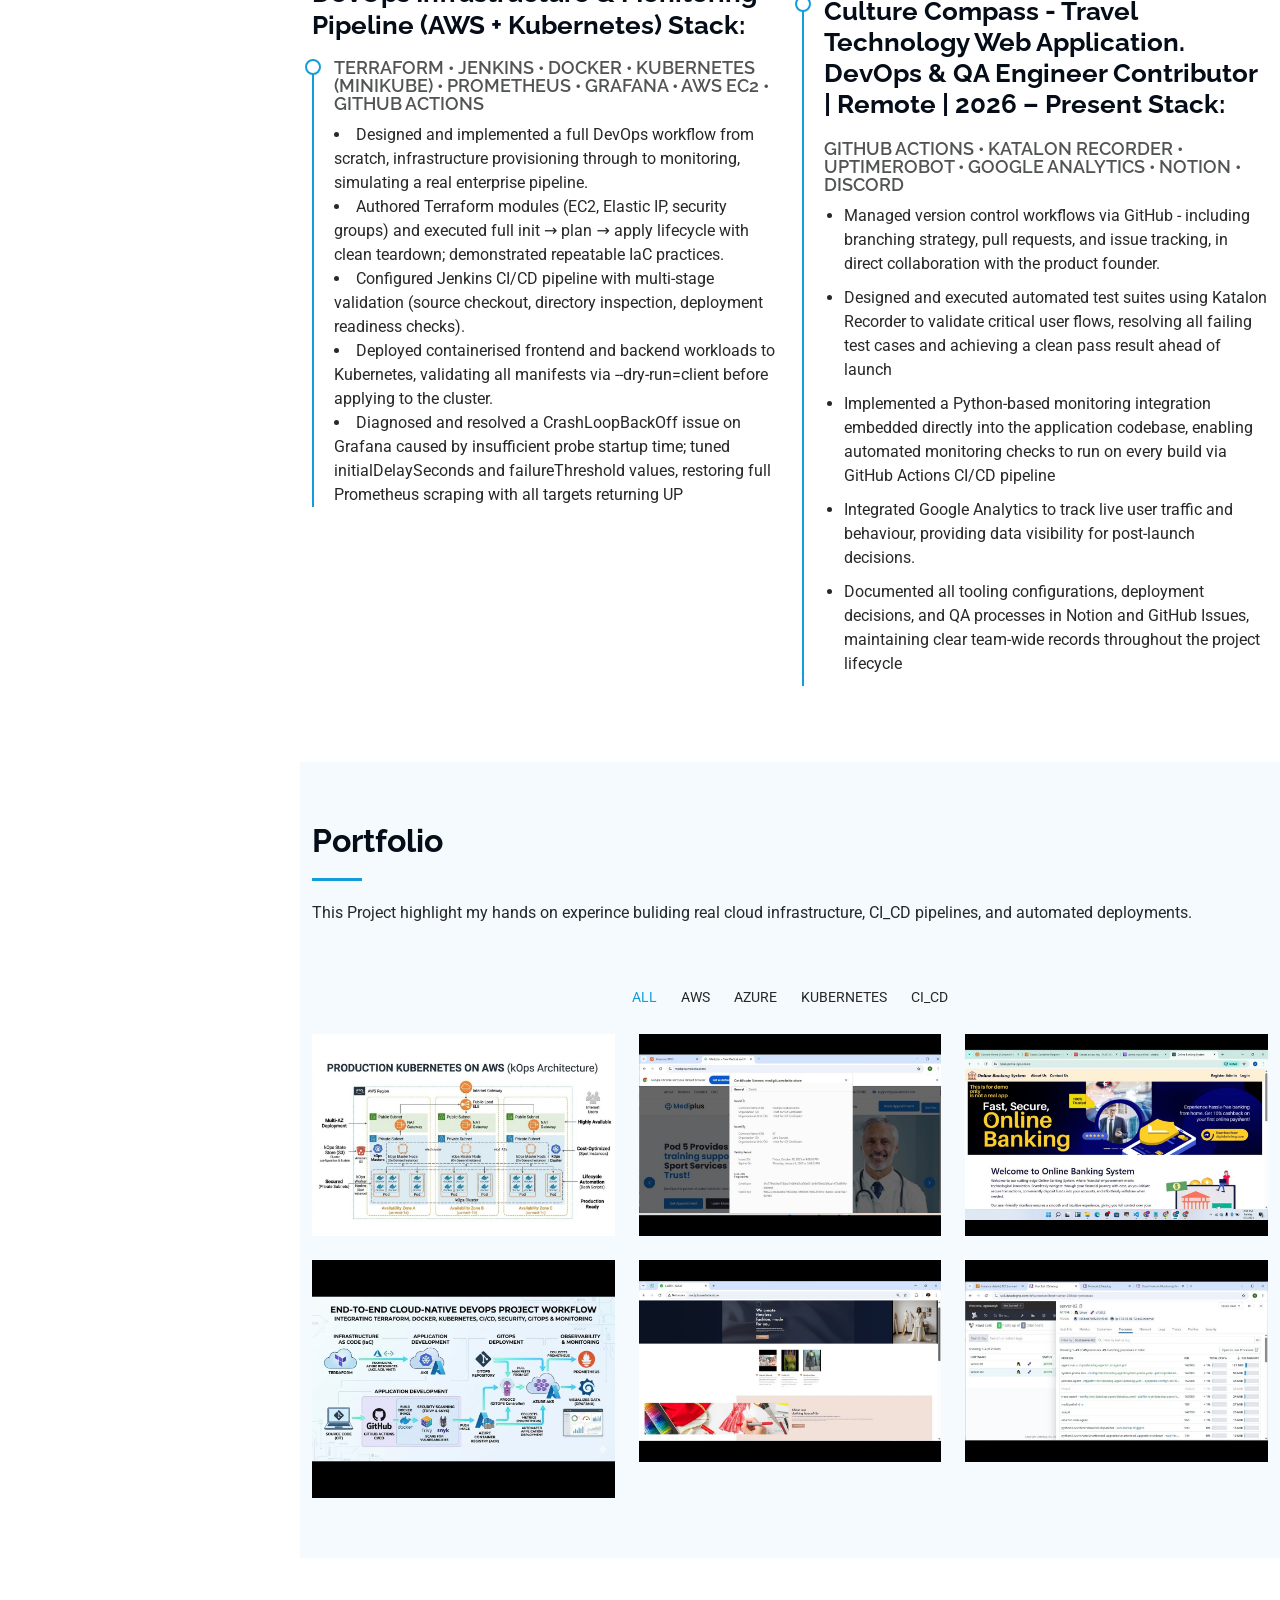
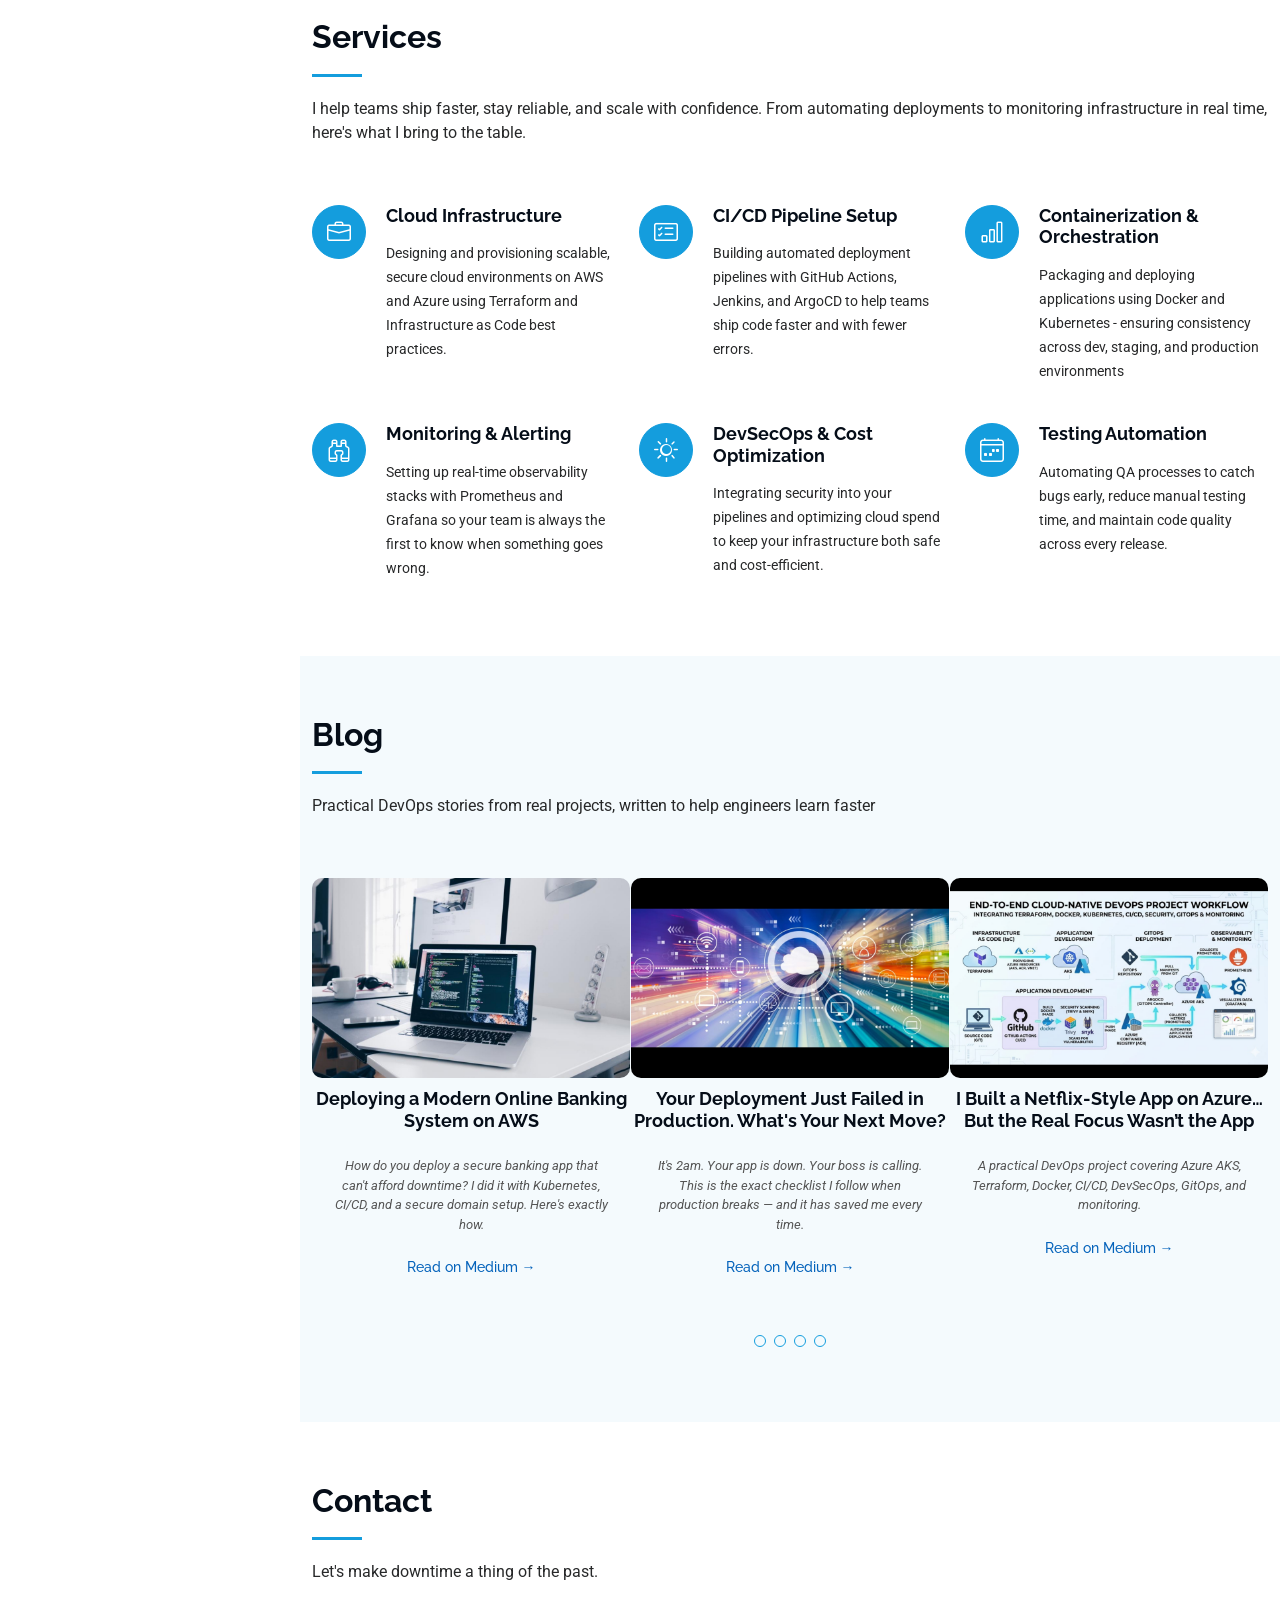
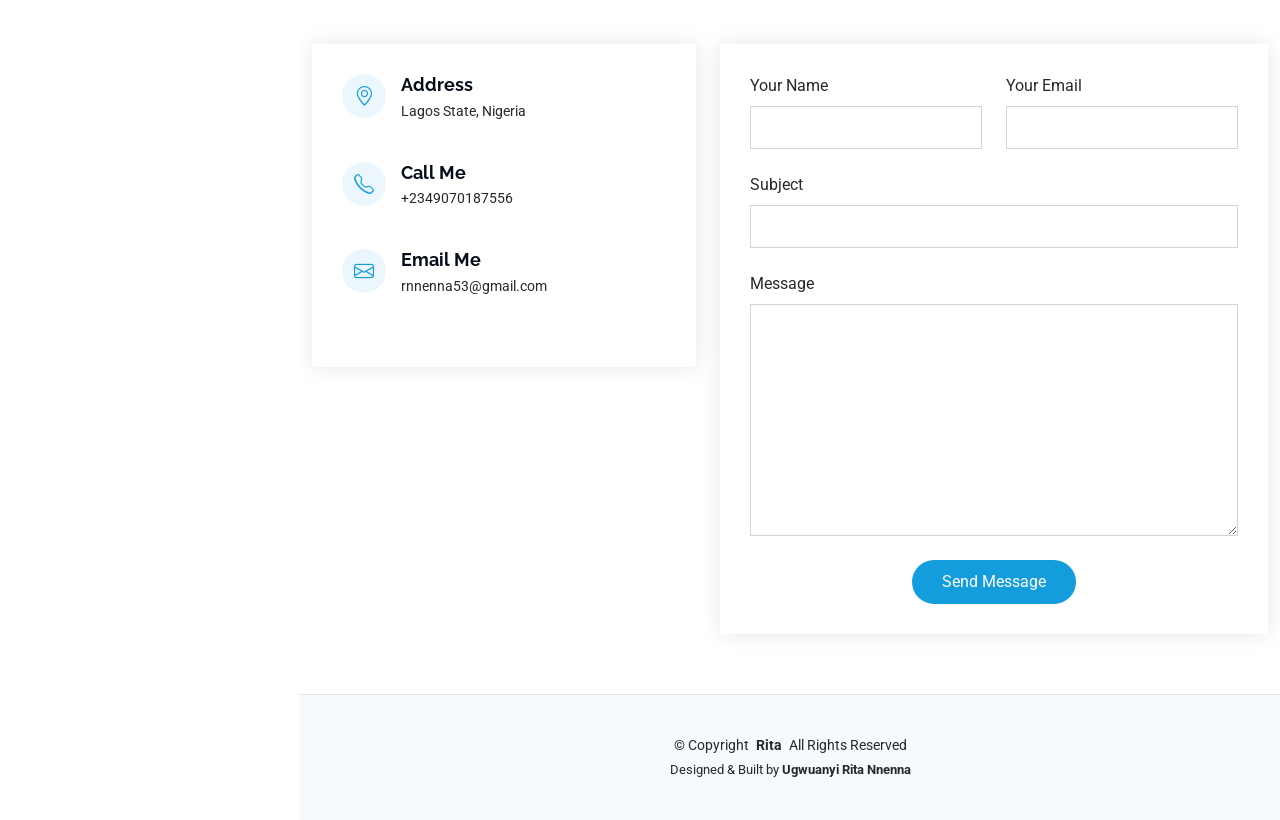
==== commit c795cabb: "updated portfolio" ====
--- a/index.html
+++ b/index.html
@@ -361,7 +361,7 @@
                 <img src="assets/img/portfolio/books-1.jpg" class="img-fluid" alt="">
                 <div class="portfolio-info">
                   <h4>Azure AKS Netflix DevSecOps Platform</h4>
-                  <p>Built and deployed a Netflix-style full-stack application on Azure AKS using Terraform, Docker, GitHub Actions, ArgoCD, Trivy, Snyk, Prometheus, and Grafana.</p>
+                  <p>Built and deployed a Netflix-style full-stack application on Azure AKS using Terraform, Docker, GitHub Actions, ArgoCD, Trivy, Snyk, Prometheus, and Grafana. view on GitHub</p>
                   <a href="assets/img/portfolio/books-1.jpg" title="Branding 1" data-gallery="portfolio-gallery-book" class="glightbox preview-link"><i class="bi bi-zoom-in"></i></a>
                   <a href="https://github.com/Ritacloud23/Netflix-Clone-Azure-AKS-DevSecOps-Deployment" title="More Details" class="details-link"><i class="bi bi-link-45deg"></i></a>
                 </div>
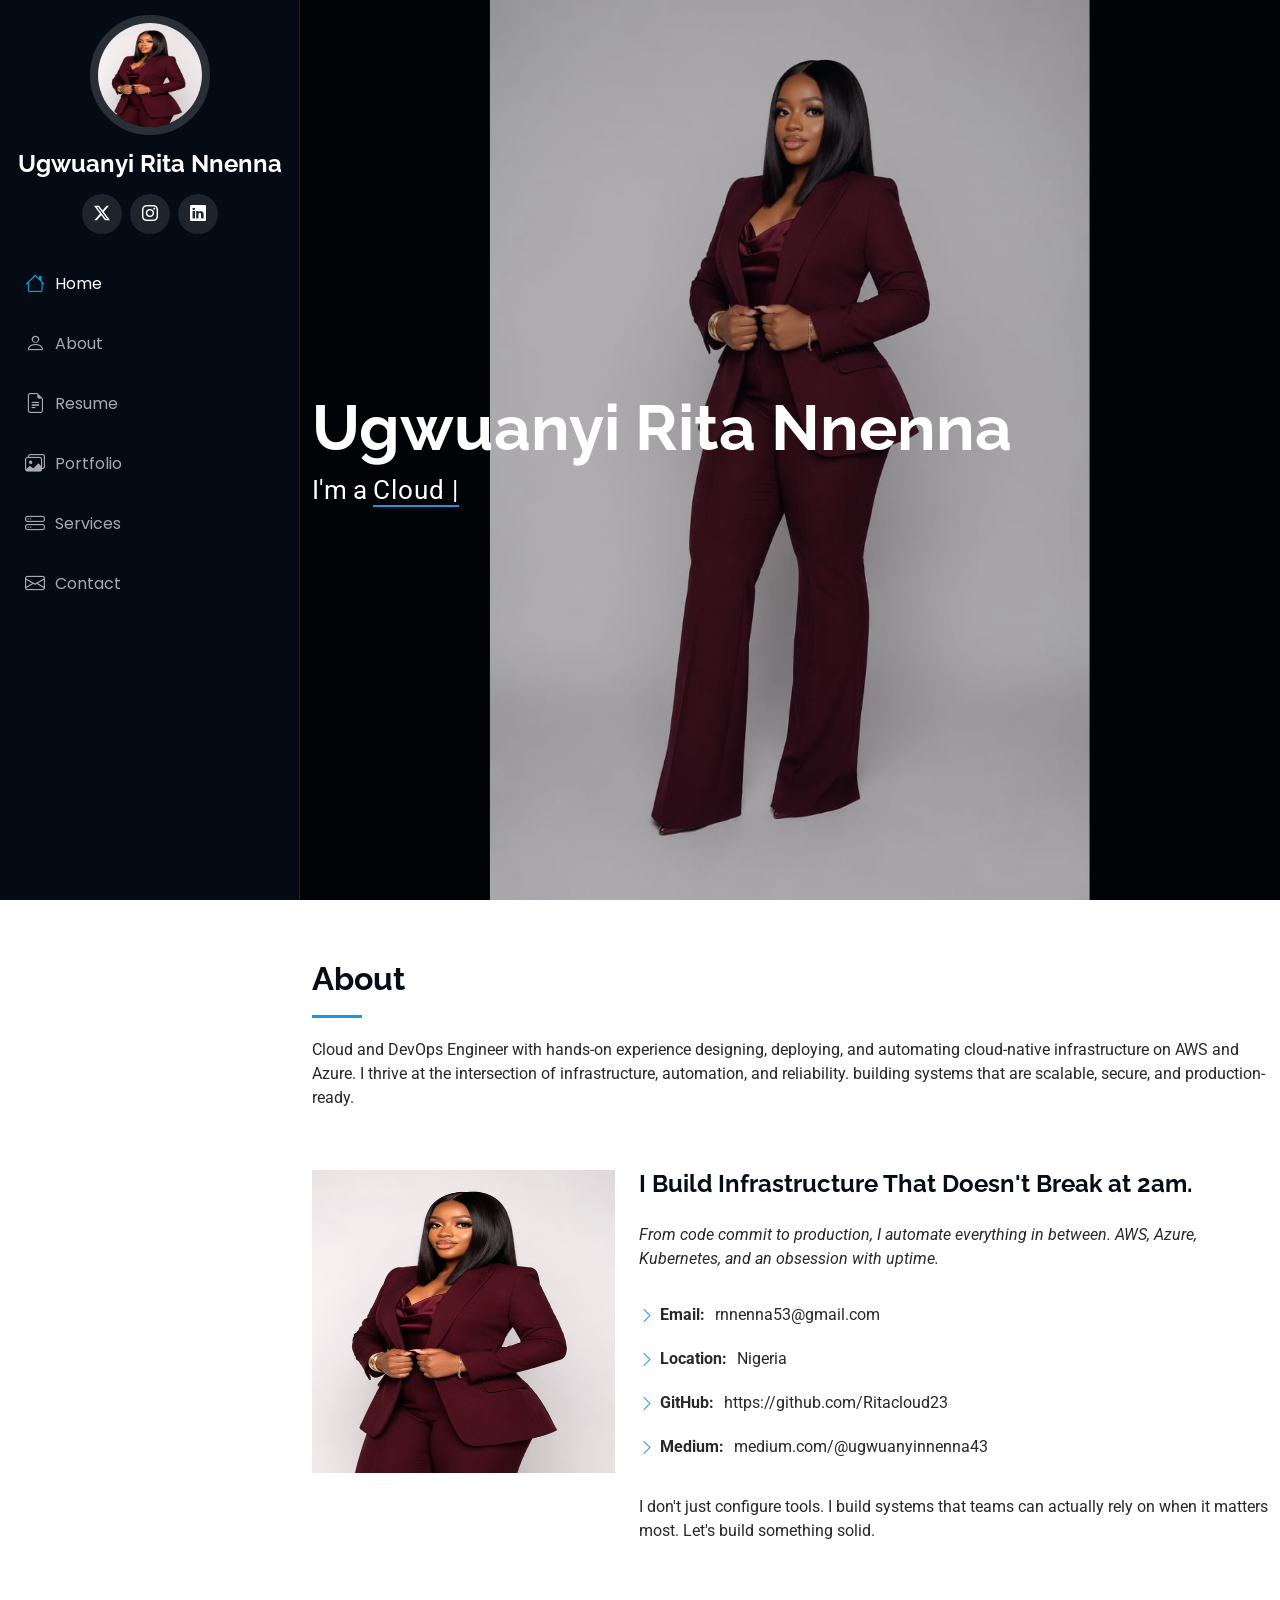
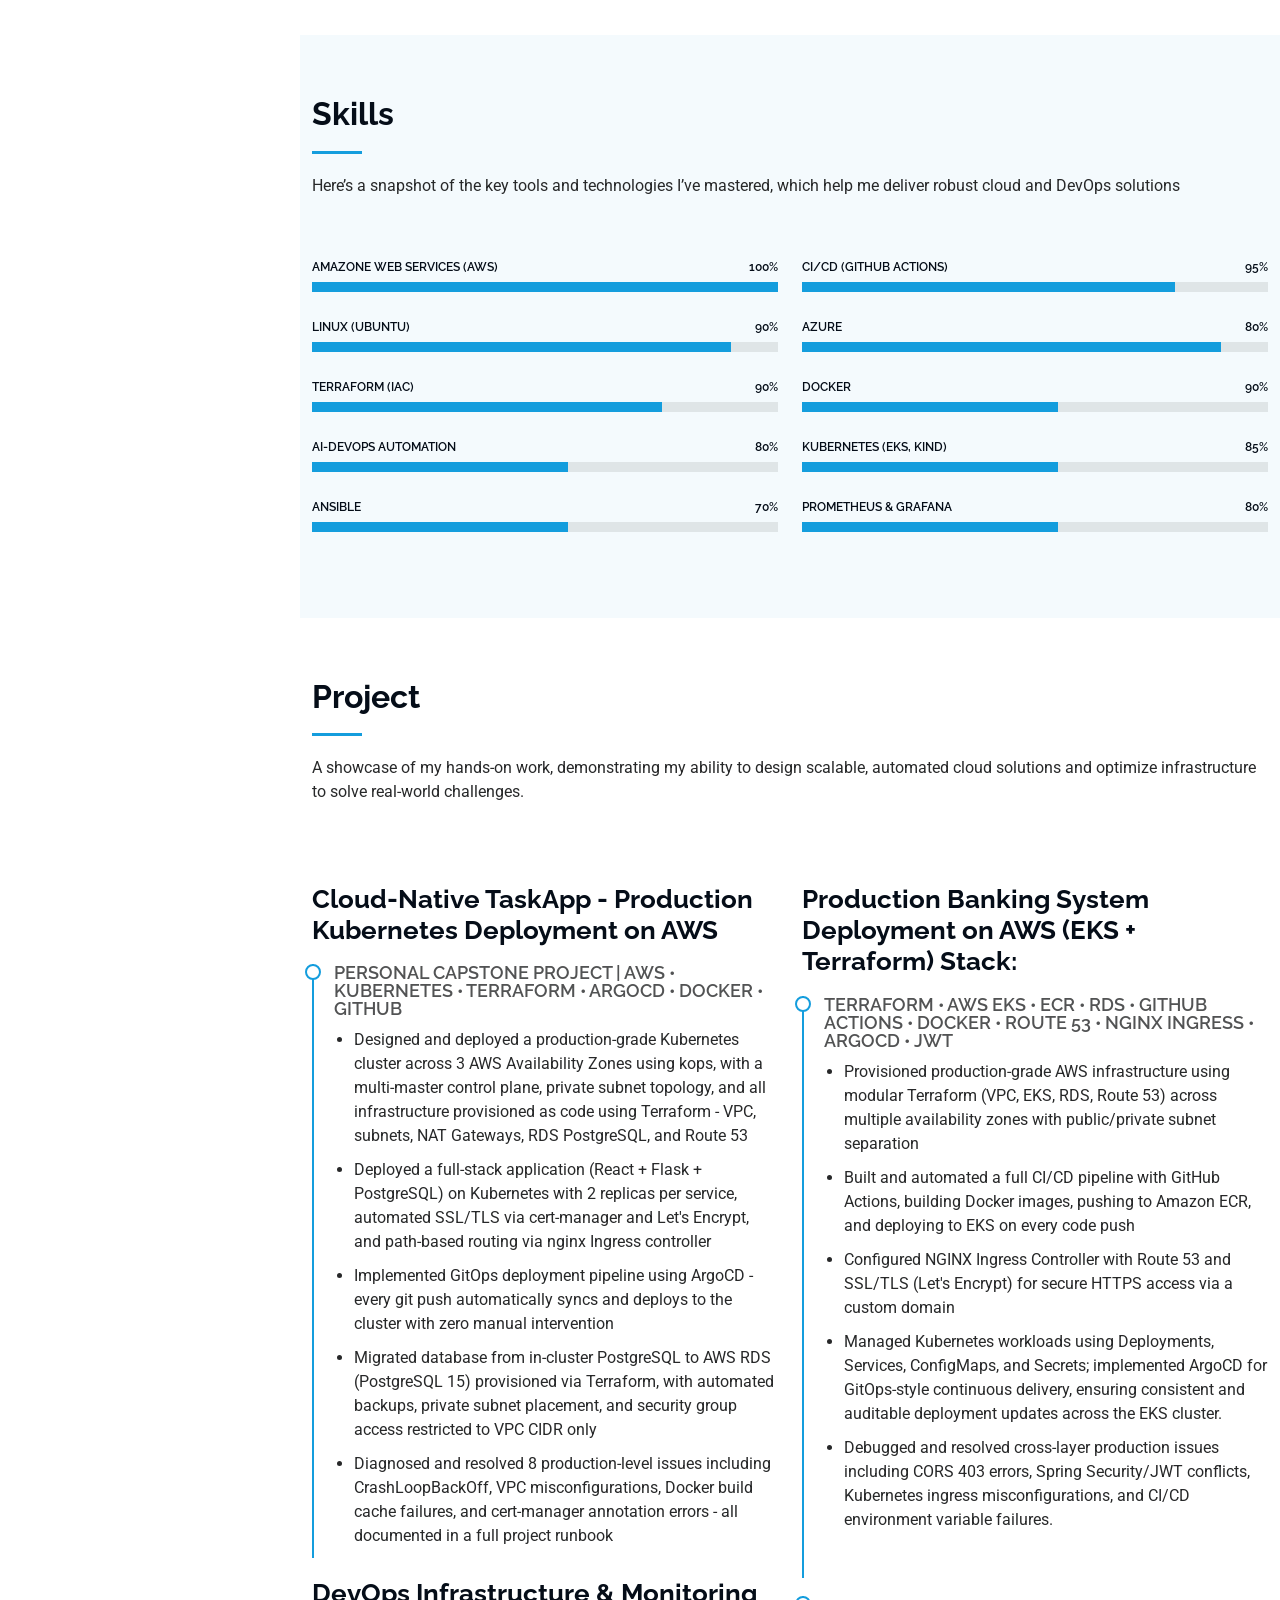
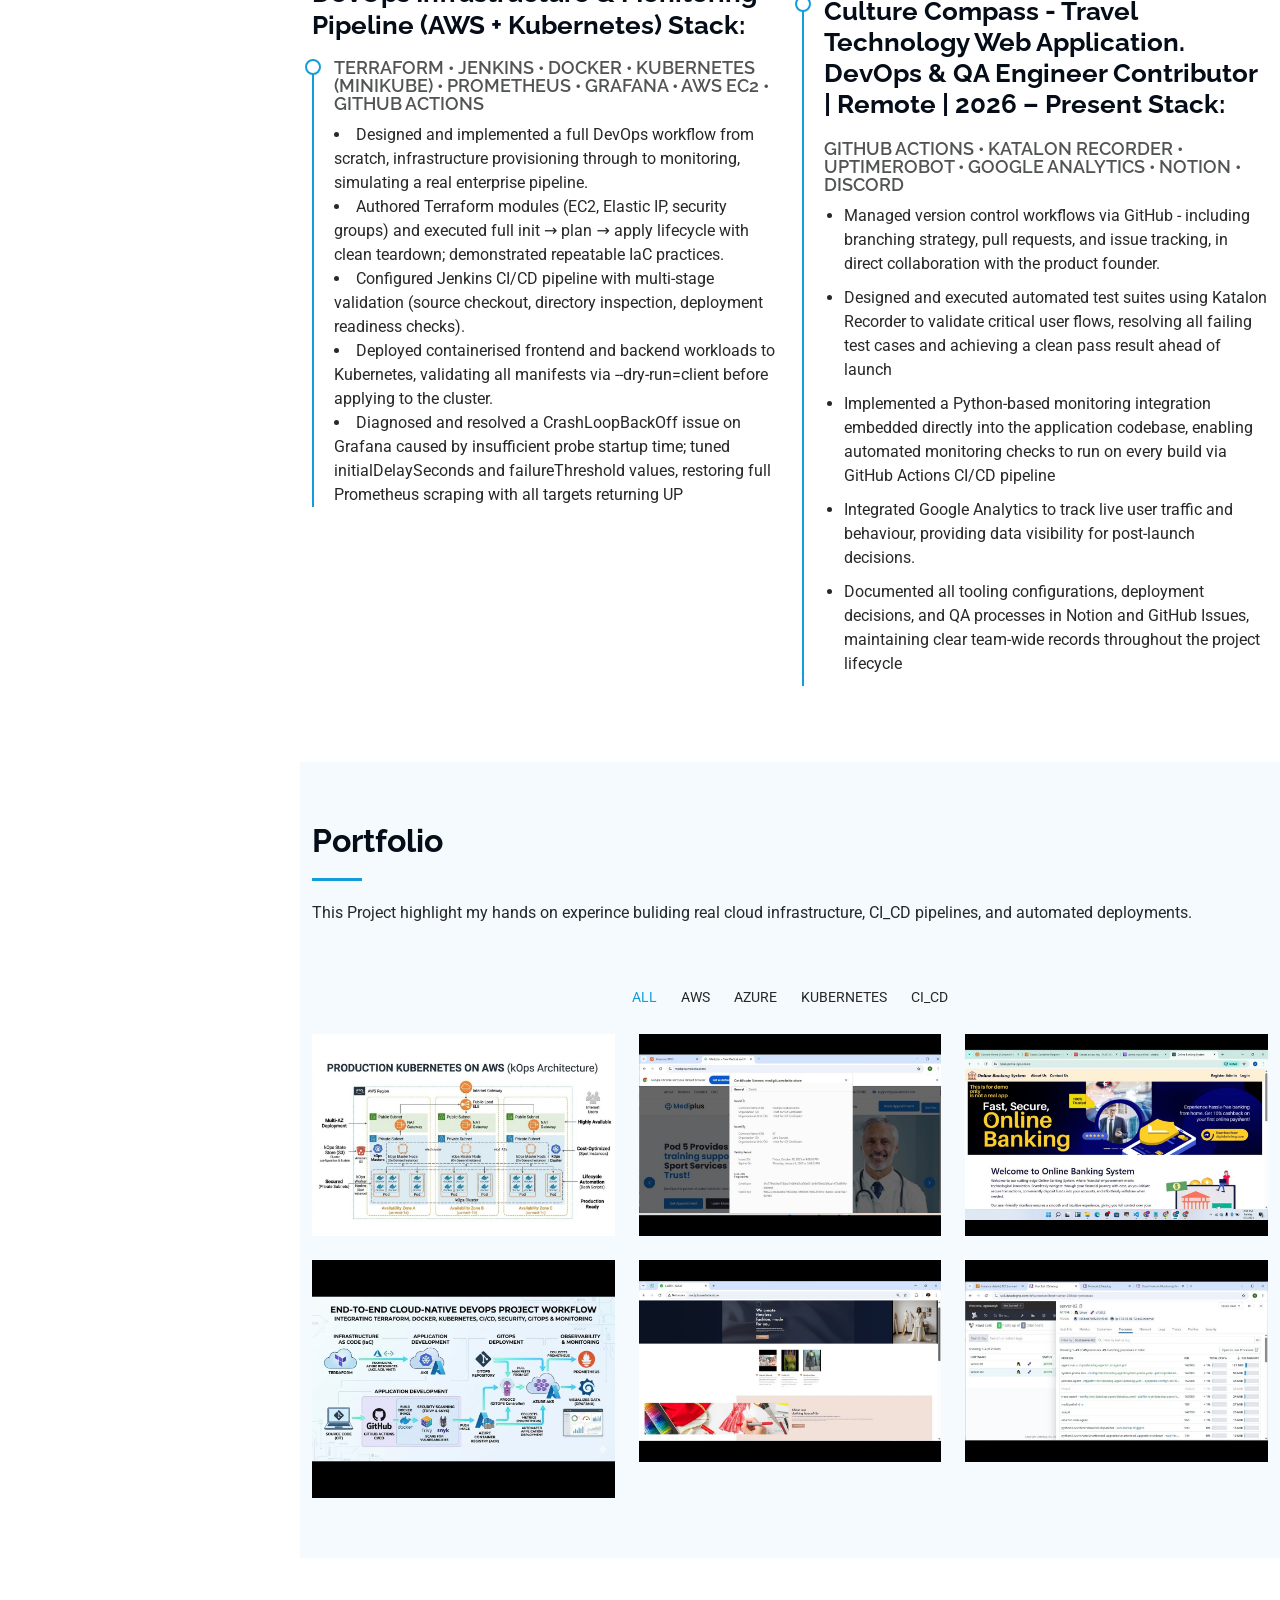
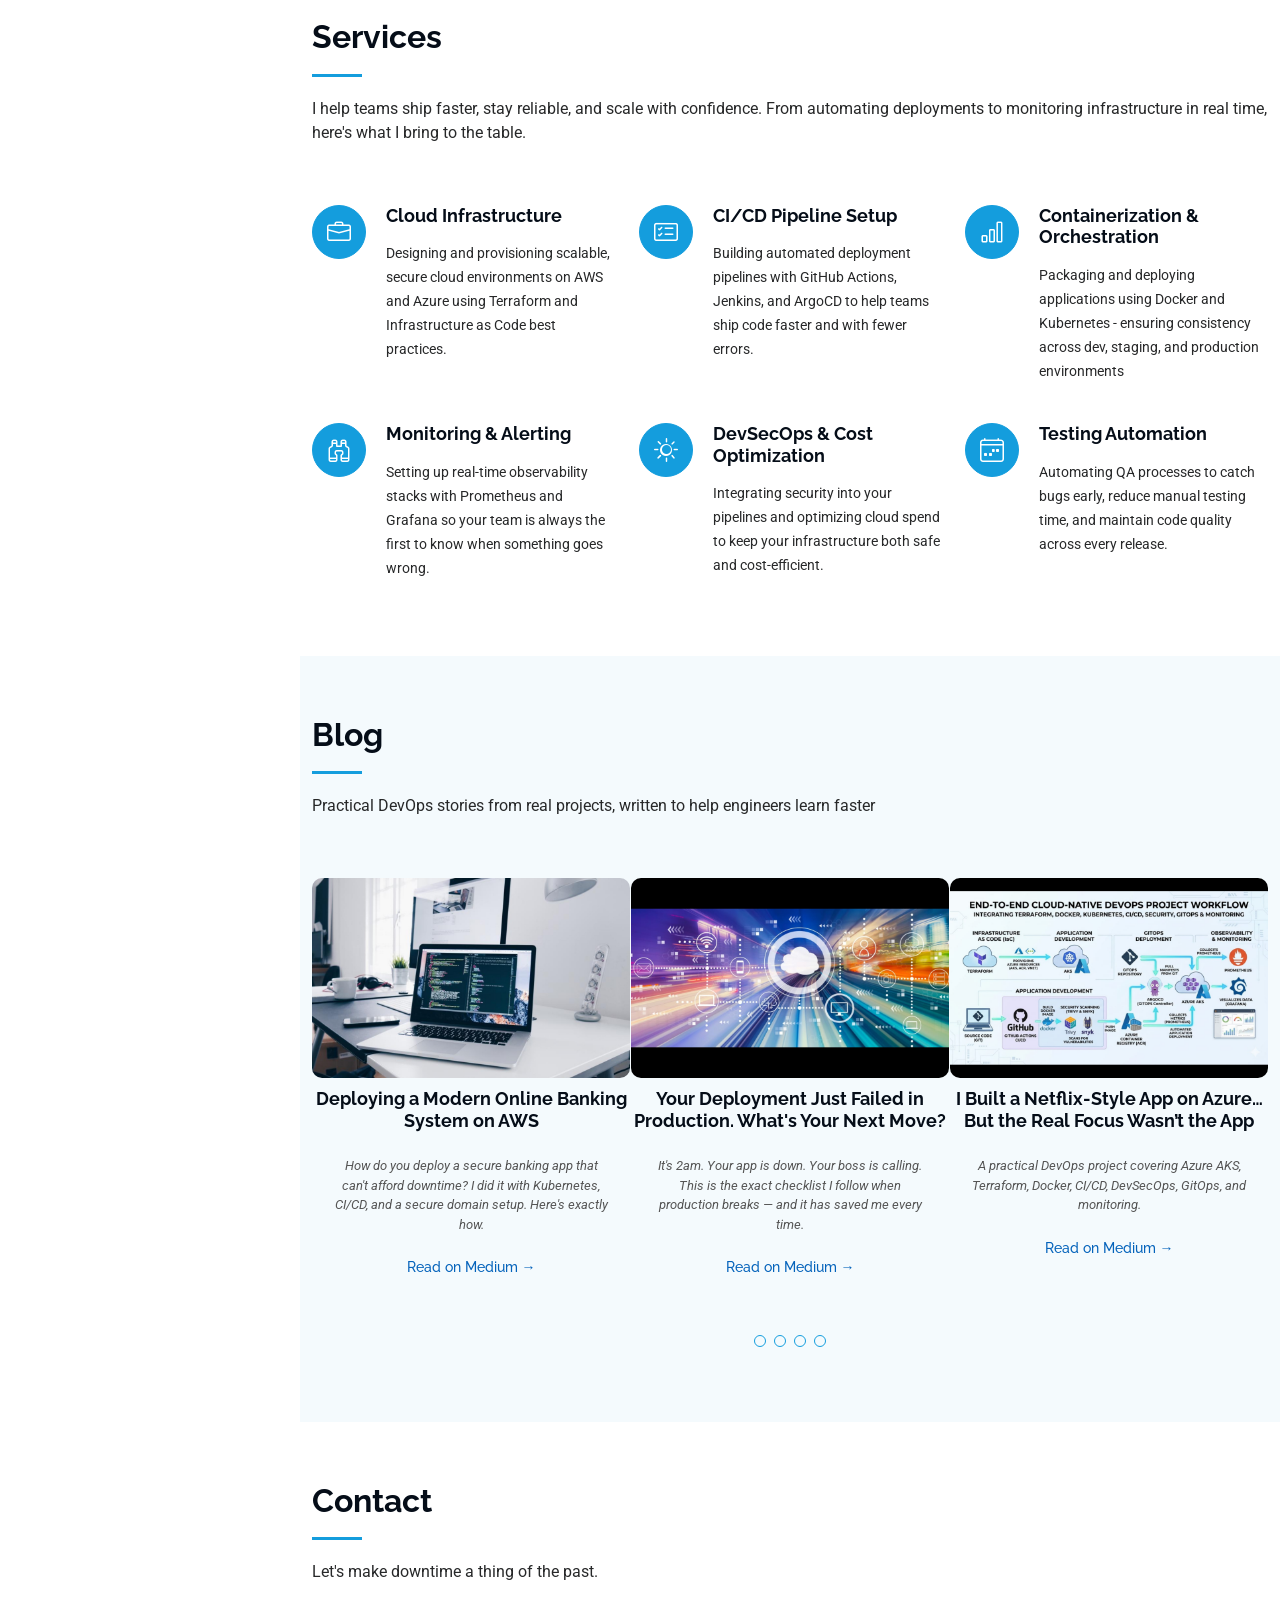
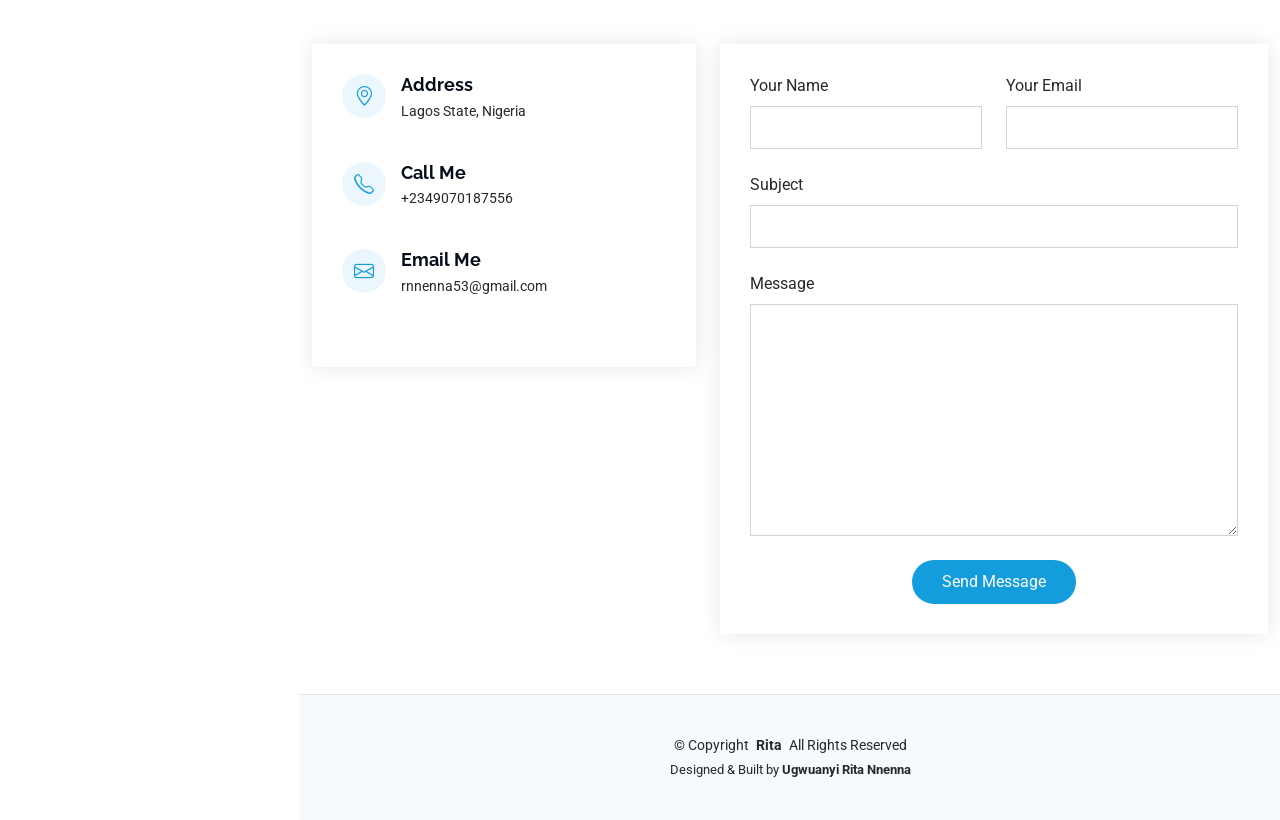
==== commit 87cf6202: "updated profile" ====
--- a/index.html
+++ b/index.html
@@ -81,7 +81,7 @@
 
       <div class="container" data-aos="fade-up" data-aos-delay="100">
         <h2>Ugwuanyi Rita Nnenna</h2>
-        <p>I'm <span class="typed" data-typed-items="Cloud & DevOps Engineer, Cloud Infrastructure & Automation Engineer, DevOps & Automation">Cloud & DevOps Engineer</span><span class="typed-cursor typed-cursor--blink" aria-hidden="true"></span><span class="typed-cursor typed-cursor--blink" aria-hidden="true"></span></p>
+        <p>I'm a <span class="typed" data-typed-items="Cloud & DevOps Engineer, Cloud Infrastructure & Automation Engineer, DevOps & Automation">Cloud & DevOps Engineer</span><span class="typed-cursor typed-cursor--blink" aria-hidden="true"></span><span class="typed-cursor typed-cursor--blink" aria-hidden="true"></span></p>
       </div>
 
     </section><!-- /Hero Section -->
@@ -104,7 +104,7 @@
           <div class="col-lg-8 content">
             <h2>I Build Infrastructure That Doesn't Break at 2am.</h2>
             <p class="fst-italic py-3">
-              From code commit to production, I automate everything in between. AWS, Azure, Kubernetes, and a obsession with uptime.            </p>
+              From code commit to production, I automate everything in between. AWS, Azure, Kubernetes, and an obsession with uptime.</p>
             <div class="row">
               <div class="col-lg-6">
                 <ul>
@@ -325,7 +325,7 @@
                 <img src="assets/img/portfolio/K8s.jpg" class="img-fluid" alt="">
                 <div class="portfolio-info">
                   <h4>k8s-fullstack-multiAZ-architecture</h4>
-                  <p>Find out more about how I deployed this on GitHub</p>
+                  <p>Deploy a full-stack cloud-native task management platform. view on GitHub</p>
                   <a href="assets/img/portfolio/K8s.jpg" title="K8s" data-gallery="portfolio-gallery-app" class="glightbox preview-link"><i class="bi bi-zoom-in"></i></a>
                   <a href="https://github.com/Ritacloud23/Cloud-Native-TaskAPP" title="More Details" class="details-link"><i class="bi bi-link-45deg"></i></a>
                 </div>
@@ -373,7 +373,7 @@
                 <img src="assets/img/portfolio/book-2.jpg" class="img-fluid" alt="">
                 <div class="portfolio-info">
                   <h4>Azure Website Deployment</h4>
-                  <p>WDeployment of the Tailoring/Fashion website using Azure VM with Nginx as the web server. view on (Notion)</p>
+                  <p>Deployment of the Tailoring/Fashion website using Azure VM with Nginx as the web server. view on (Notion)</p>
                   <a href="assets/img/portfolio/book-2.jpg" title="book-2" data-gallery="portfolio-gallery-app" class="glightbox preview-link"><i class="bi bi-zoom-in"></i></a>
                   <a href="https://shorturl.at/5xLOK" title="More Details" class="details-link"><i class="bi bi-link-45deg"></i></a>
                 </div>
@@ -678,4 +678,4 @@
 
 </body>
 
-</html>+</html>
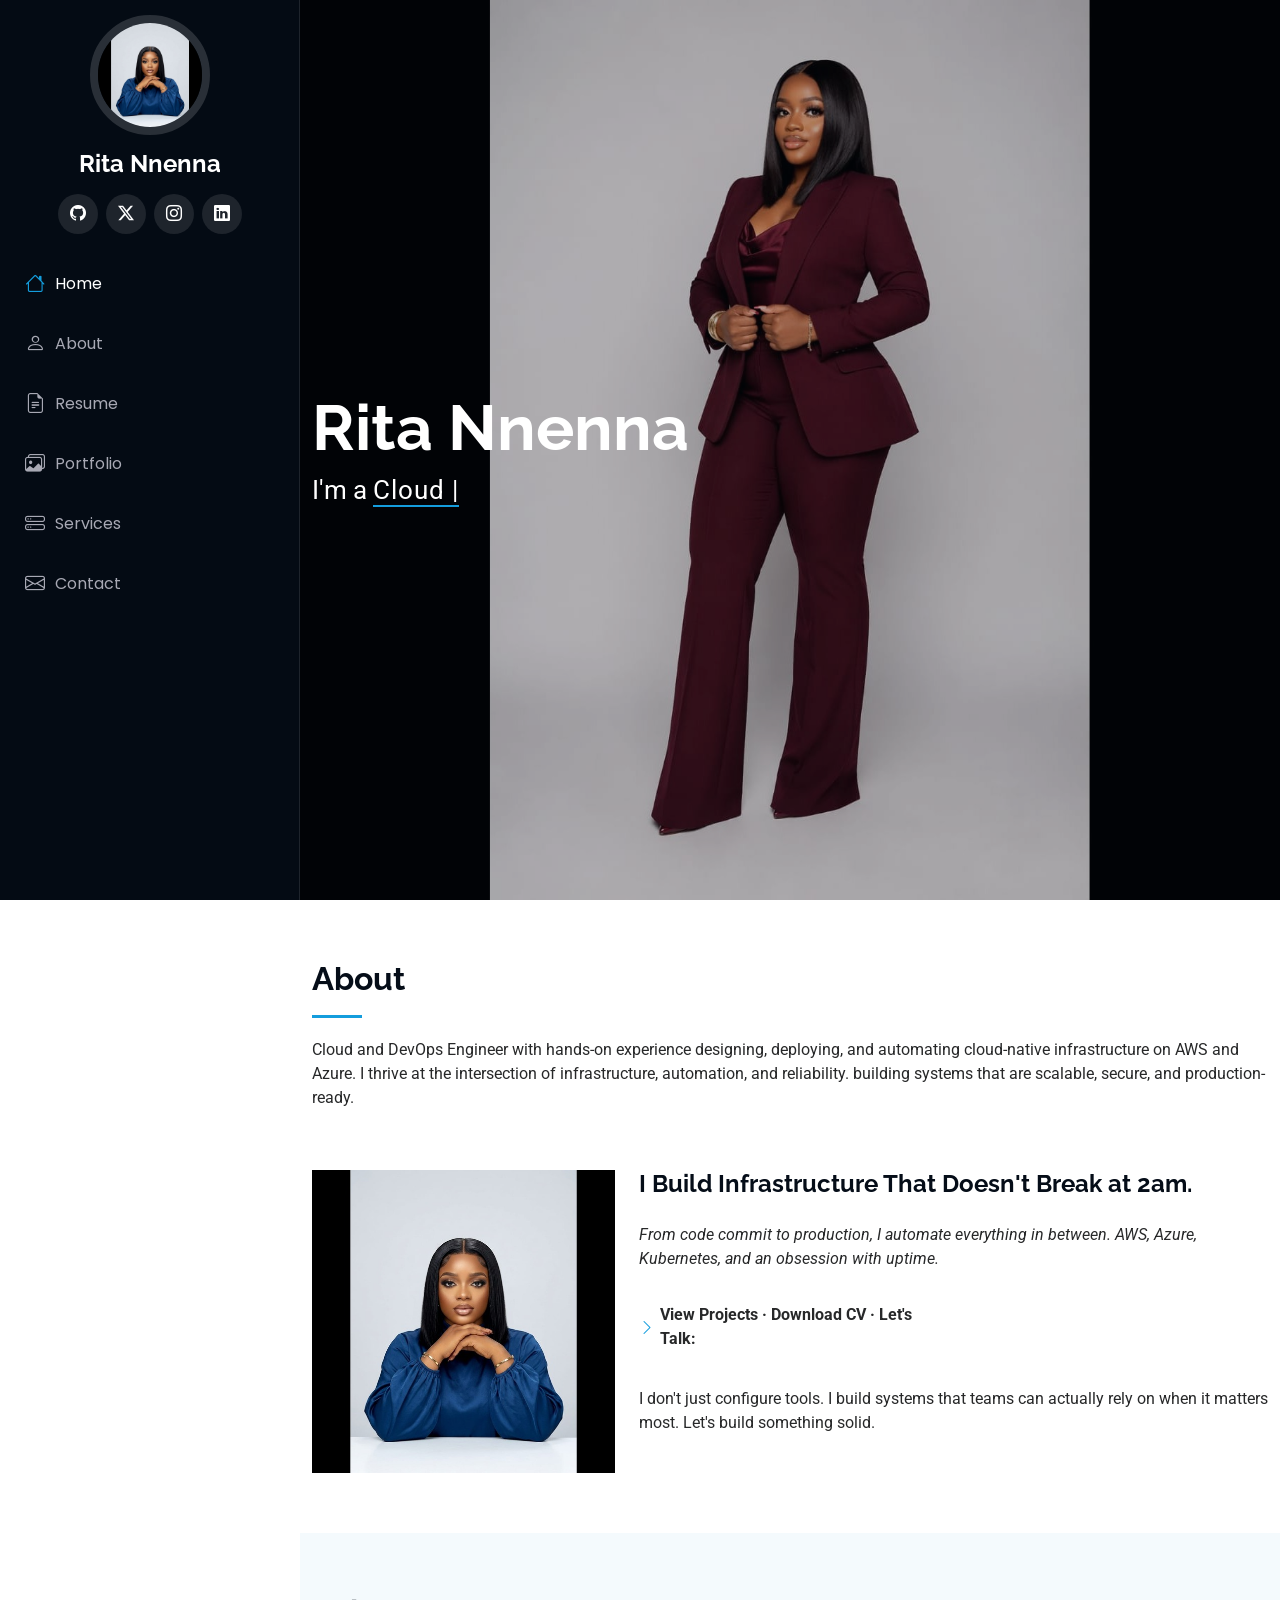
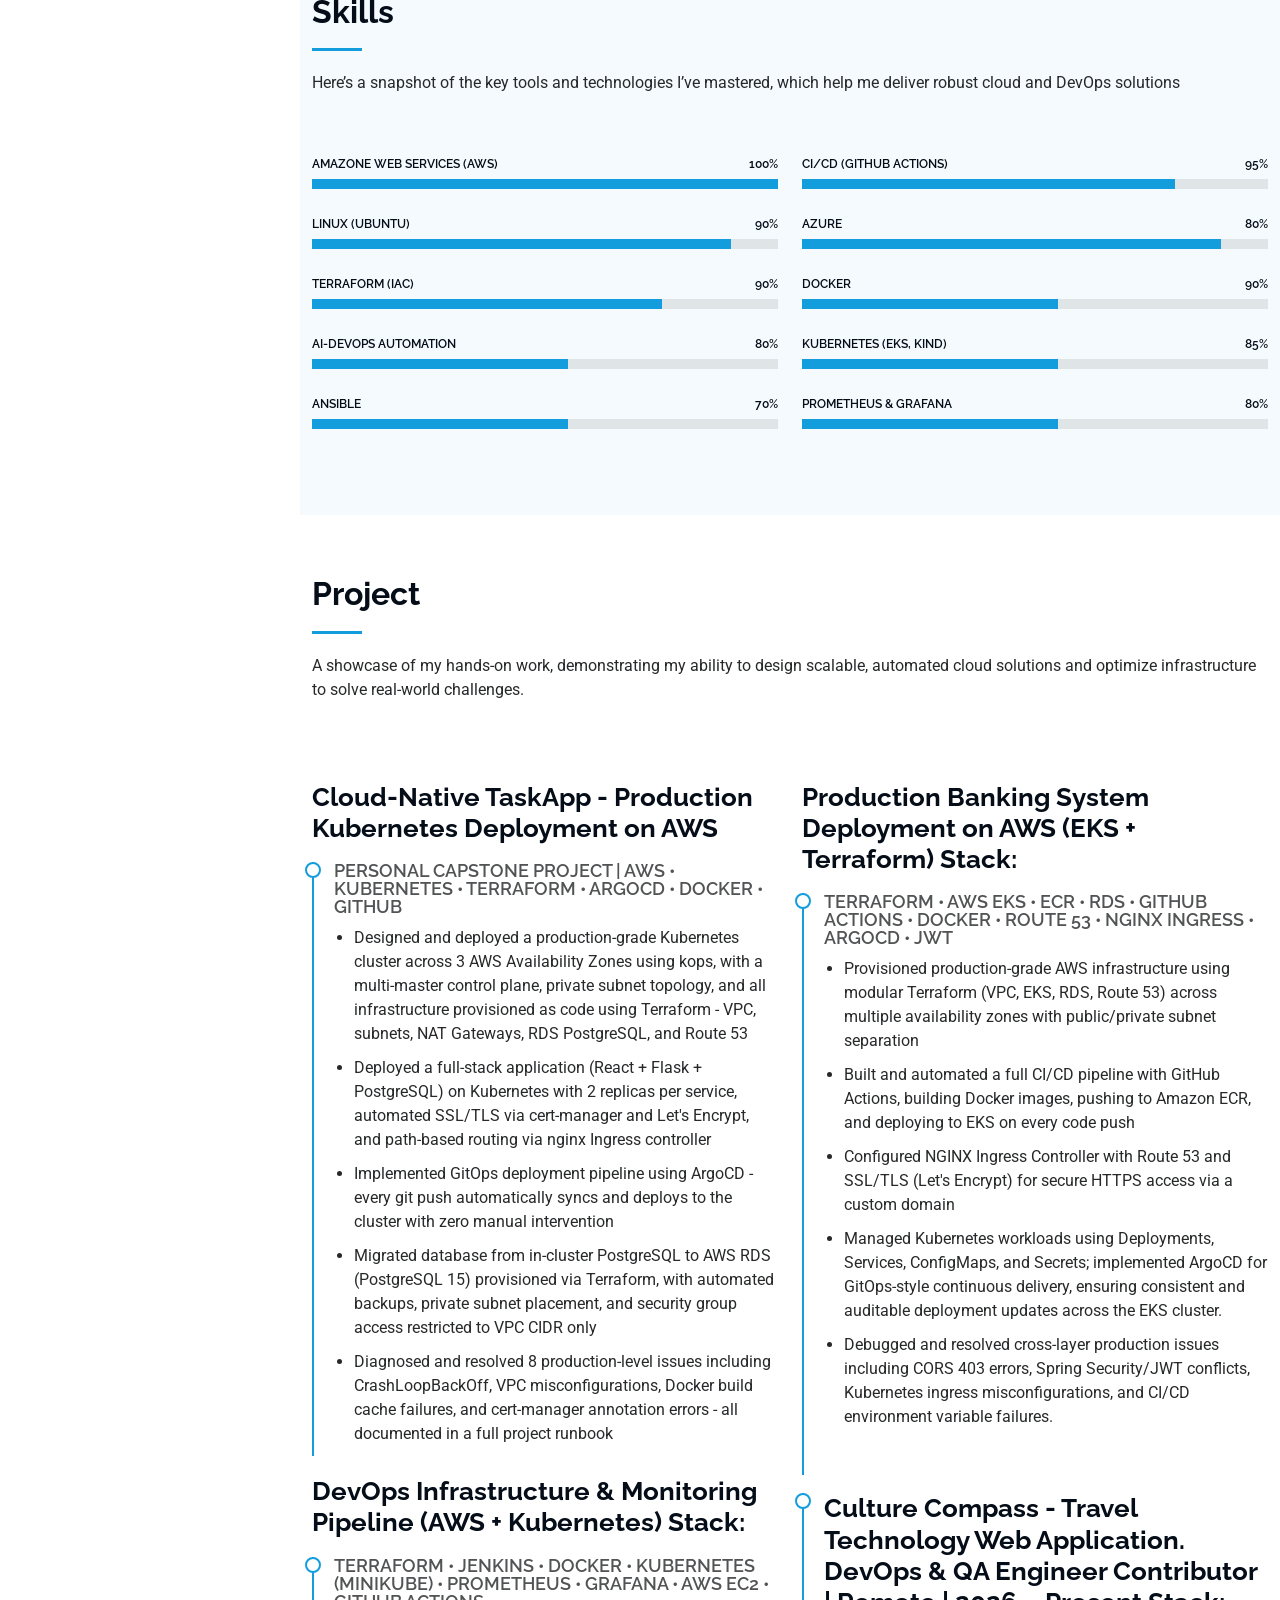
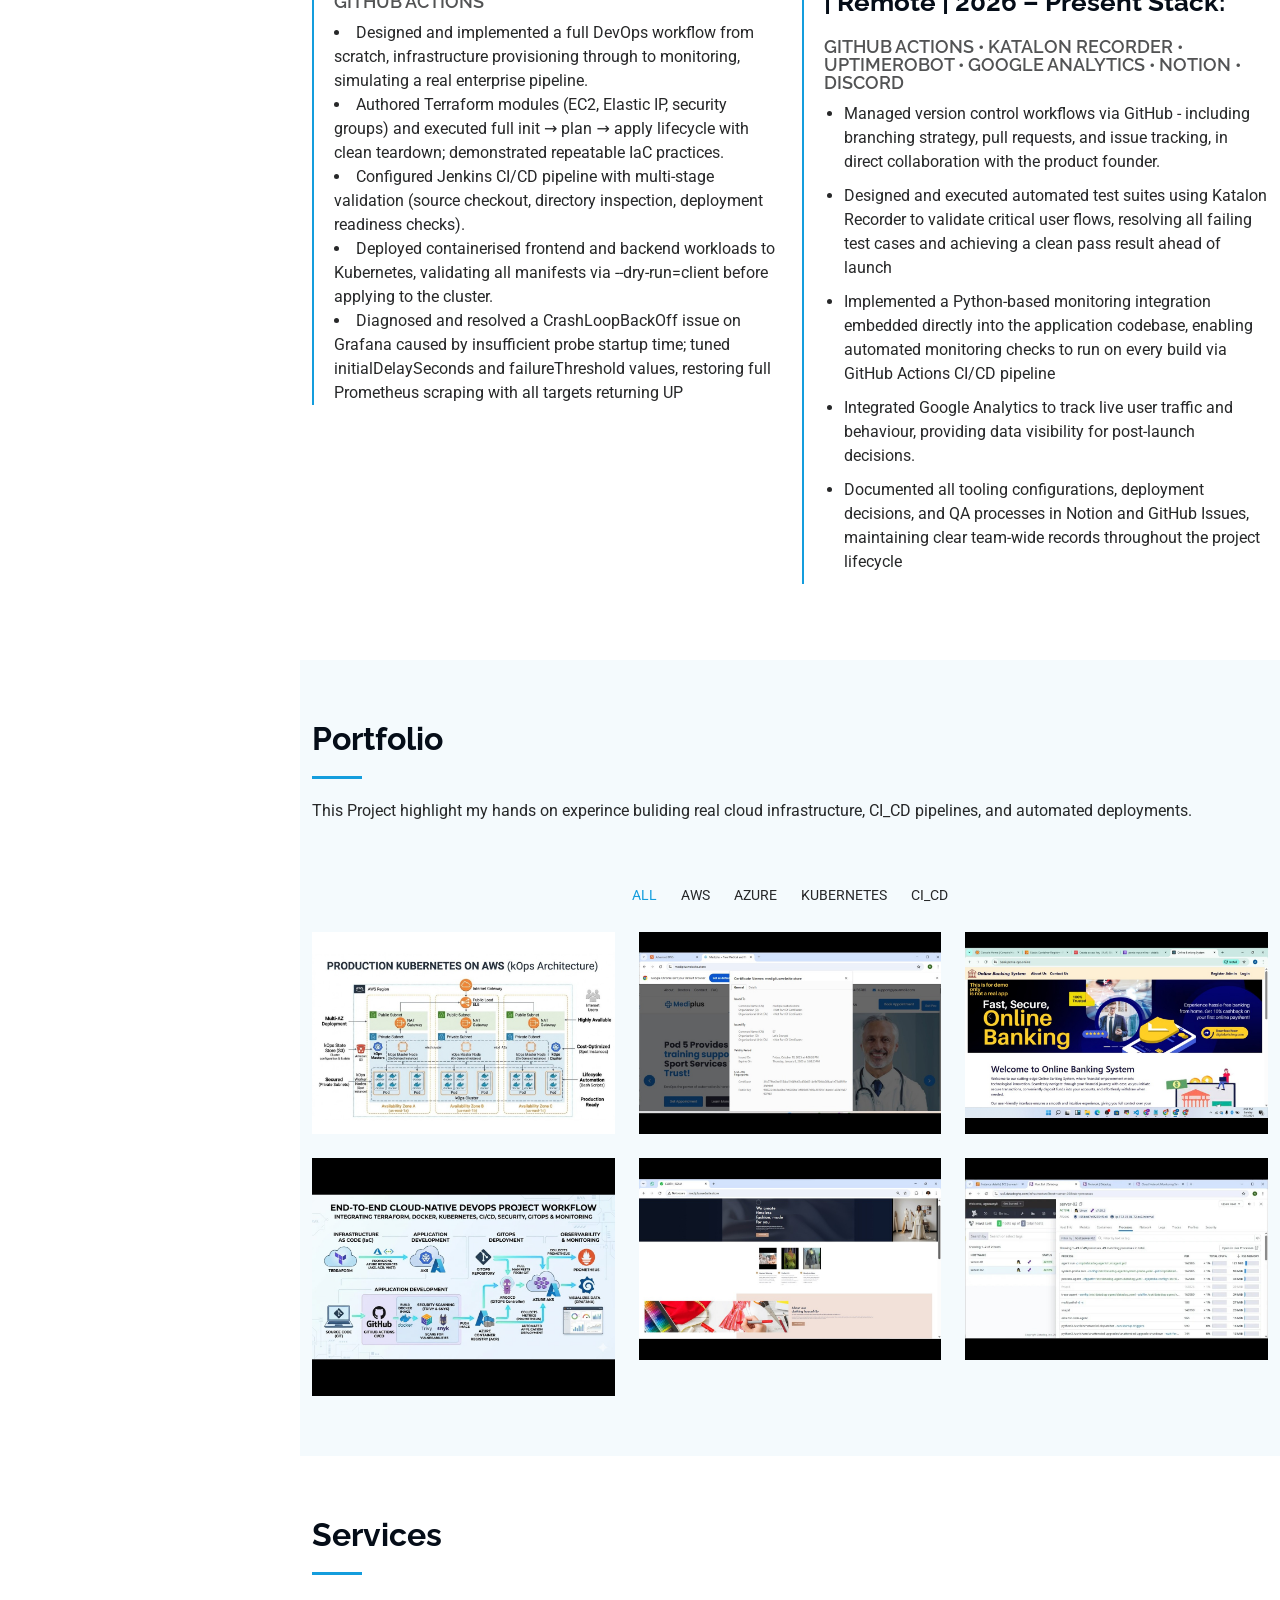
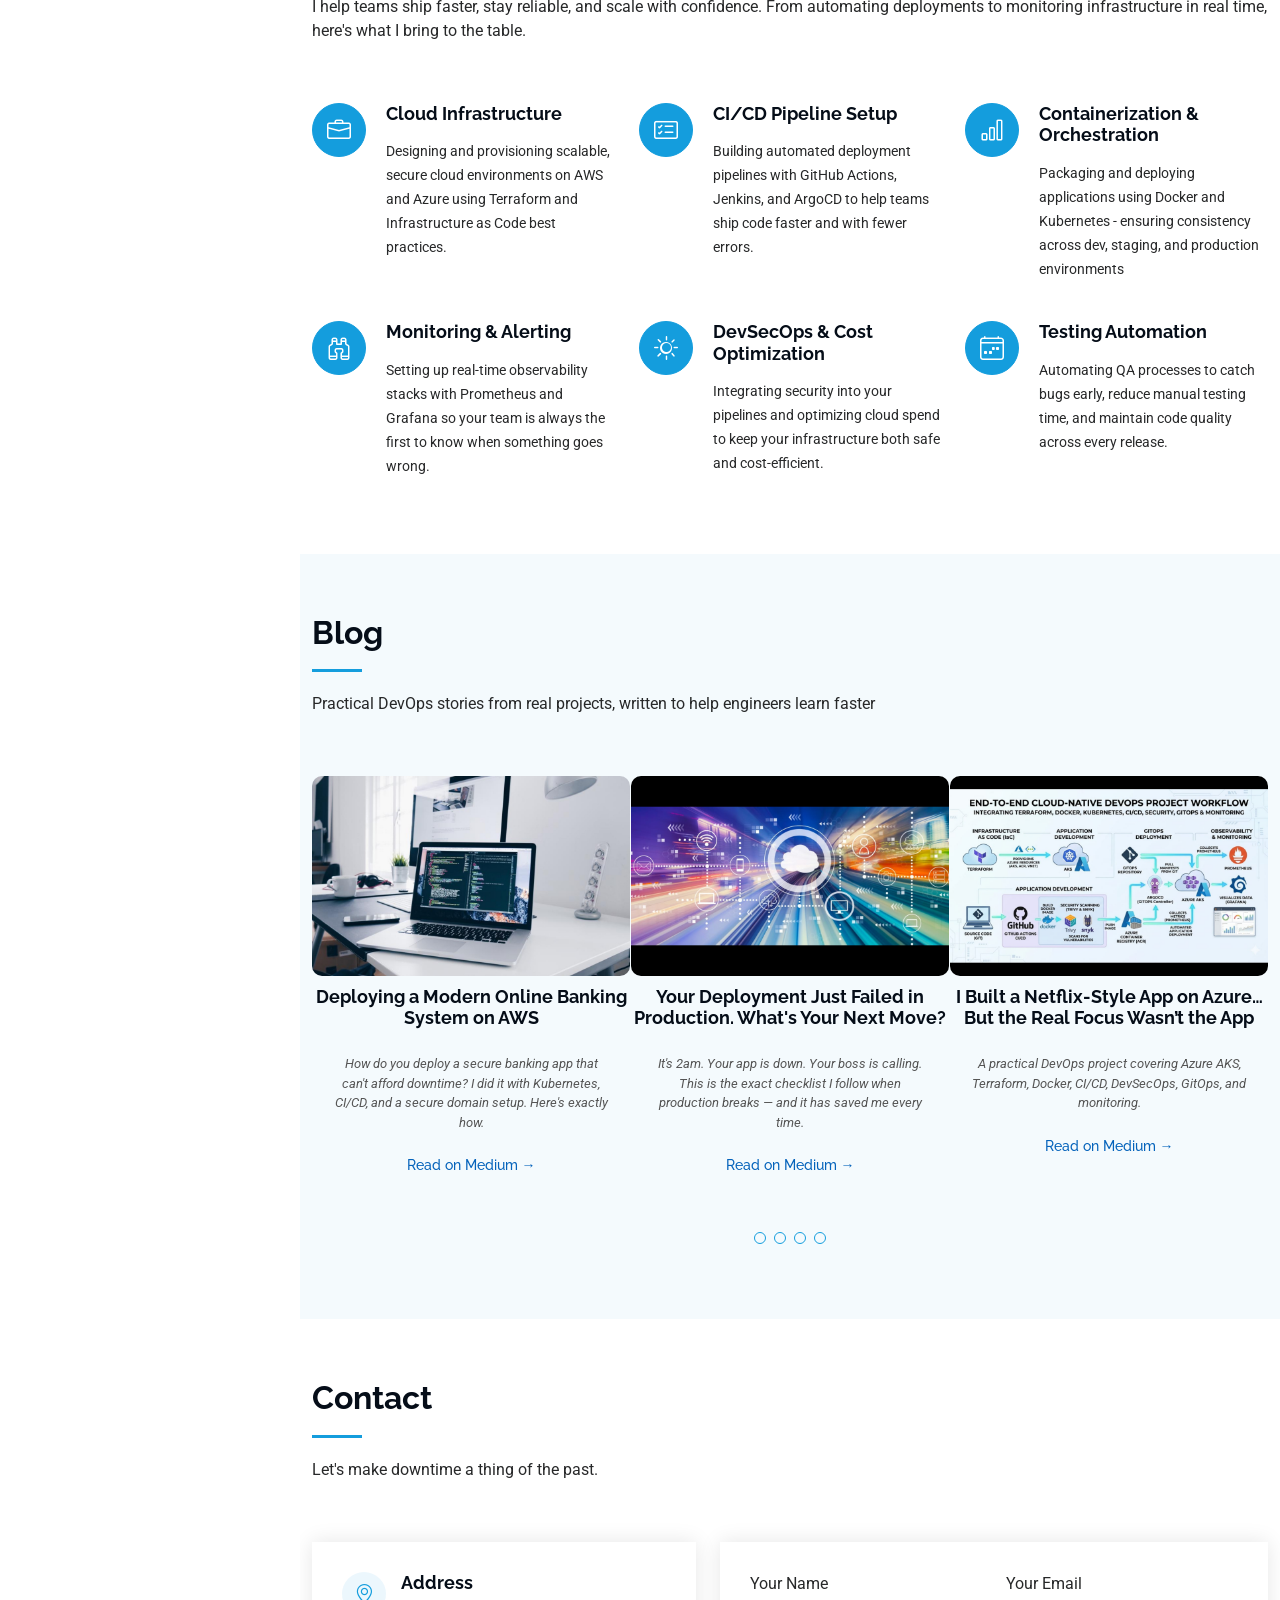
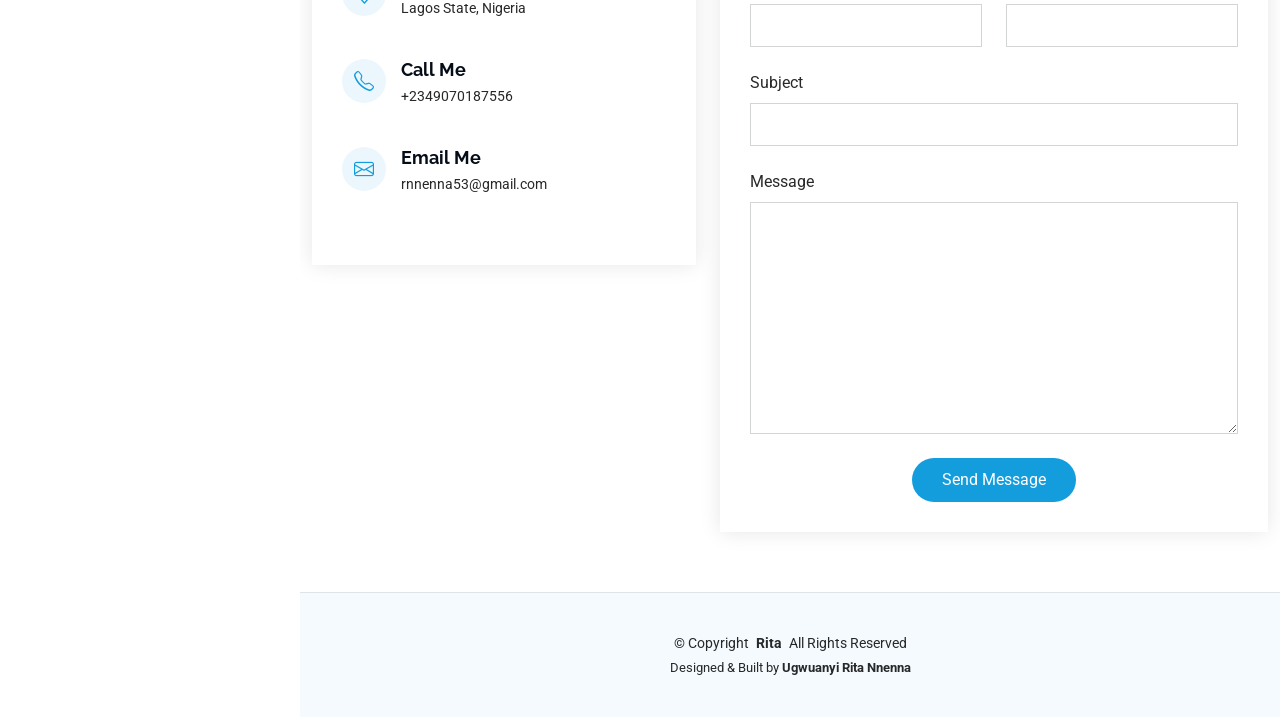
==== commit a49e714d: "updated profile" ====
--- a/index.html
+++ b/index.html
@@ -4,7 +4,7 @@
 <head>
   <meta charset="utf-8">
   <meta content="width=device-width, initial-scale=1.0" name="viewport">
-  <title>Rita - Ugwuanyi Rita Nnenna</title>
+  <title>Rita - Rita Nnenna</title>
   <meta content="" name="description">
   <meta content="" name="keywords">
 
@@ -48,10 +48,11 @@
     <a href="index.html" class="logo d-flex align-items-center justify-content-center">
       <!-- Uncomment the line below if you also wish to use an image logo -->
       <!-- <img src="assets/img/logo.png" alt=""> -->
-      <h1 class="sitename">Ugwuanyi Rita Nnenna</h1>
+      <h1 class="sitename">Rita Nnenna</h1>
     </a>
 
     <div class="social-links text-center">
+      <a href="https://github.com/Ritacloud23" class="twitter"><i class="bi bi-github"></i></a>
       <a href="https://x.com/RitaNnenna5" class="twitter"><i class="bi bi-twitter-x"></i></a>
       <a href="https://www.instagram.com/rita.nnenna.92?igsh=eDV2b25uOHFqNmts" class="instagram"><i class="bi bi-instagram"></i></a>
       <a href="https://www.linkedin.com/in/rita-nnenna" class="linkedin"><i class="bi bi-linkedin"></i></a>
@@ -80,7 +81,7 @@
       <img src="assets/img/hero-bg.jpeg" alt="" data-aos="fade-in" class="">
 
       <div class="container" data-aos="fade-up" data-aos-delay="100">
-        <h2>Ugwuanyi Rita Nnenna</h2>
+        <h2>Rita Nnenna</h2>
         <p>I'm a <span class="typed" data-typed-items="Cloud & DevOps Engineer, Cloud Infrastructure & Automation Engineer, DevOps & Automation">Cloud & DevOps Engineer</span><span class="typed-cursor typed-cursor--blink" aria-hidden="true"></span><span class="typed-cursor typed-cursor--blink" aria-hidden="true"></span></p>
       </div>
 
@@ -108,10 +109,8 @@
             <div class="row">
               <div class="col-lg-6">
                 <ul>
-                  <li><i class="bi bi-chevron-right"></i> <strong>Email:</strong> <span>rnnenna53@gmail.com</span></li>
-                  <li><i class="bi bi-chevron-right"></i> <strong>Location:</strong> <span>Nigeria</span></li>
-                  <li><i class="bi bi-chevron-right"></i> <strong>GitHub:</strong> <span>https://github.com/Ritacloud23</span></li>
-                  <li><i class="bi bi-chevron-right"></i> <strong>Medium:</strong> <span>medium.com/@ugwuanyinnenna43</span></li>
+                  <li><i class="bi bi-chevron-right"></i> <strong>View Projects · Download CV · Let's Talk:</strong> <span></span></li>
+                
                 </ul>
               </div>
             </div>
